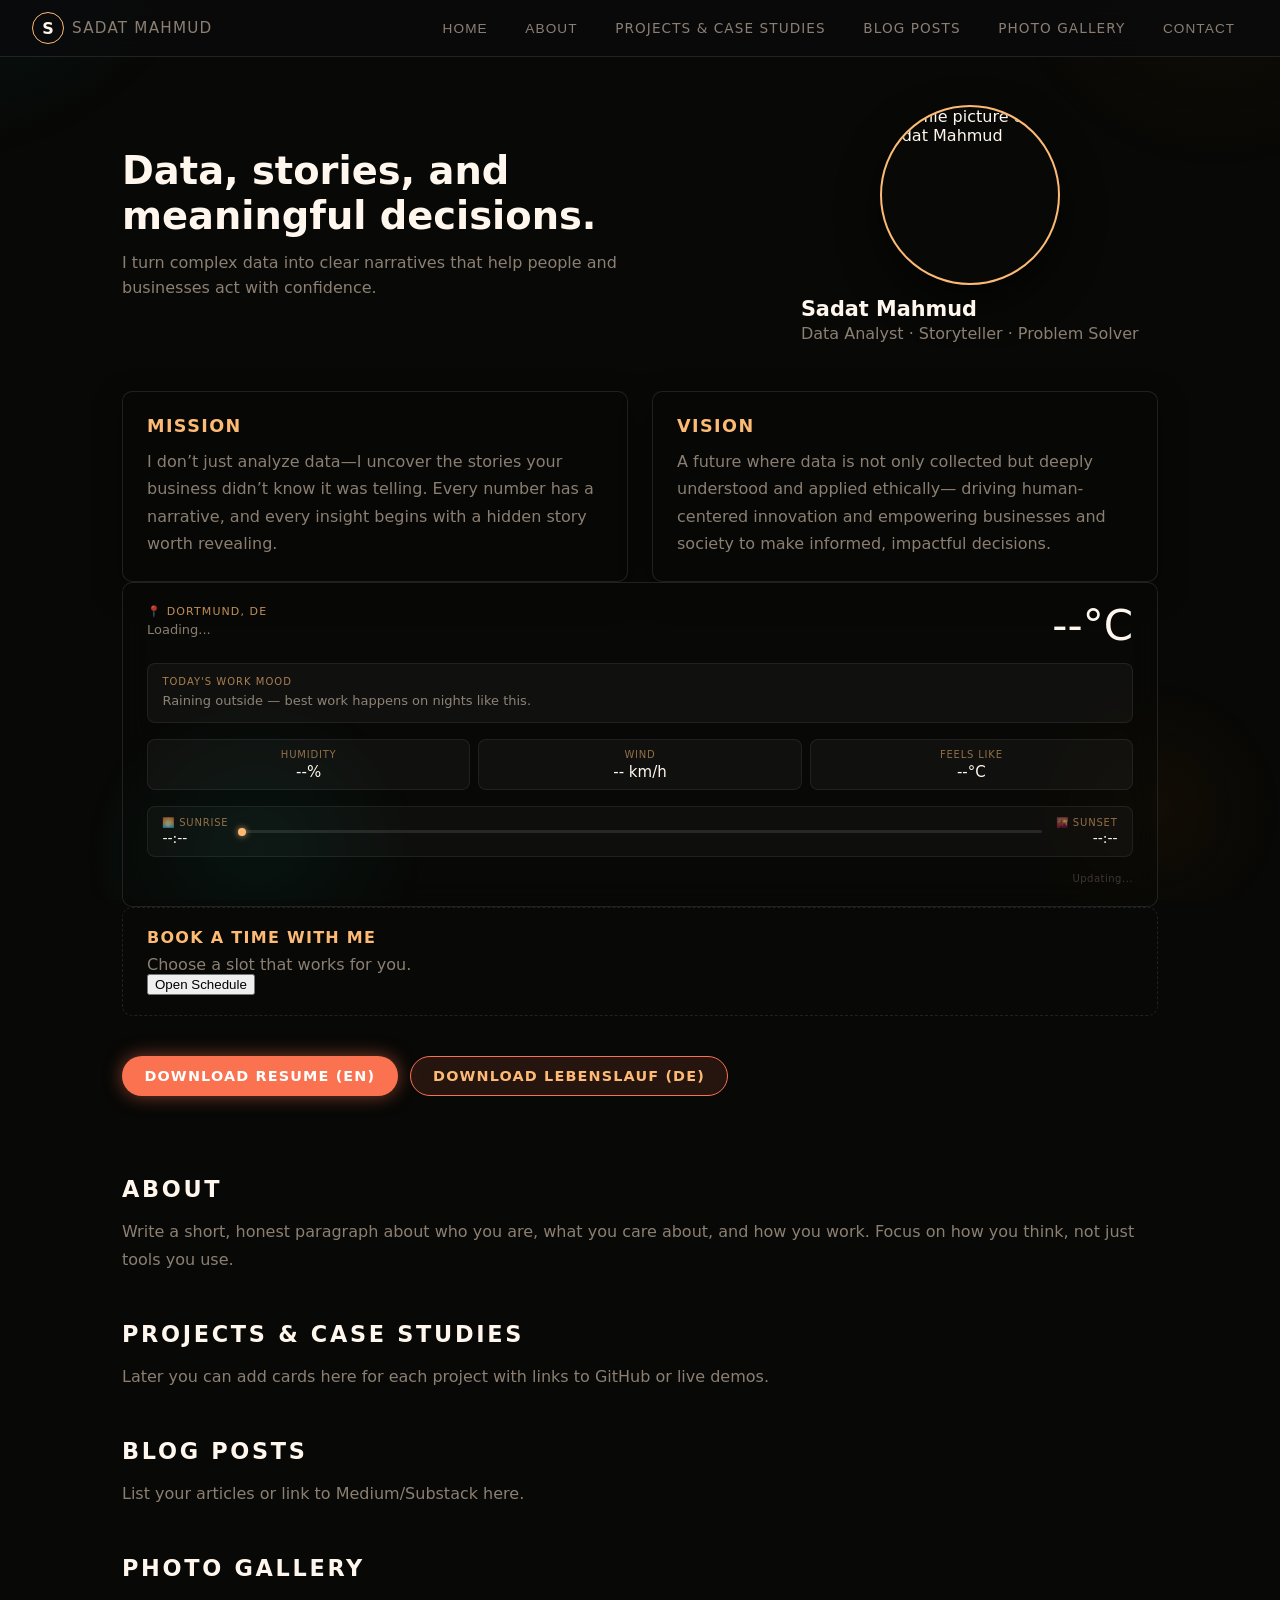
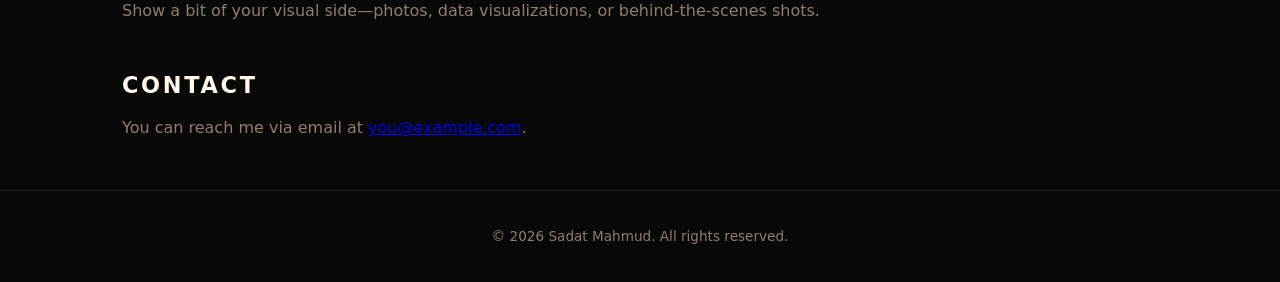
==== index.html @ 11e2dae1 "add weather and update them" ====
<!DOCTYPE html>
<html lang="en">
<head>
  <meta charset="UTF-8" />
  <meta name="viewport" content="width=device-width, initial-scale=1.0" />
  <title>Sadat Mahmud | Data & Insights Portfolio</title>
  <link rel="stylesheet" href="style.css" />
</head>

<body>
  <header class="main-header">
    <div class="logo">
      <span class="logo-mark">S</span>
      <span class="logo-text">Sadat Mahmud</span>
    </div>

<nav class="main-nav">
  <button class="nav-link" id="home-btn">Home</button>
  <button class="nav-link" data-target="#about">About</button>
  <a href="projects.html" class="nav-link">Projects & Case Studies</a>
  <a href="blog.html" class="nav-link">Blog Posts</a>
  <a href="gallery.html" class="nav-link">Photo Gallery</a>
  <button class="nav-link" data-target="#contact">Contact</button>
</nav>
  </header>

  <main>
    <!-- HERO SECTION -->
    <section class="hero" id="home">
      <div class="hero-content">

        <!-- LEFT SIDE TEXT -->
        <div class="hero-text">
          <h1>Data, stories, and meaningful decisions.</h1>
          <p class="hero-subtitle">
            I turn complex data into clear narratives that help people and businesses act with confidence.
          </p>
        </div>

        <!-- RIGHT SIDE PROFILE -->
        <div class="hero-profile">
          <img src="Assets/foto.jpg" alt="Profile picture of Sadat Mahmud" class="profile-img" />
          <div class="profile-caption">
            <h2>Sadat Mahmud</h2>
            <p>Data Analyst · Storyteller · Problem Solver</p>
          </div>
        </div>

      </div> <!-- END hero-content -->

      <!-- MISSION & VISION -->
      <div class="mission-vision">
        <div class="card">
          <h3>Mission</h3>
          <p>
            I don’t just analyze data—I uncover the stories your business didn’t know it was telling.
            Every number has a narrative, and every insight begins with a hidden story worth revealing.
          </p>
        </div>

        <div class="card">
          <h3>Vision</h3>
          <p>
            A future where data is not only collected but deeply understood and applied ethically—
            driving human-centered innovation and empowering businesses and society to make informed,
            impactful decisions.
          </p>
        </div>
      </div>

      <!-- TOOLKIT -->
<div class="toolkit-item weather-card" id="weather-card">
  <div class="wc-top">
    <div>
      <div class="wc-city">📍 Dortmund, DE</div>
      <div class="wc-condition" id="wc-condition">Loading...</div>
    </div>
    <div class="wc-temp" id="wc-temp">--°C</div>
  </div>

  <div class="wc-mood">
    <div class="wc-mood-label">Today's work mood</div>
    <div class="wc-mood-text" id="weather-status">Fetching weather...</div>
  </div>

  <div class="wc-stats">
    <div class="wc-stat">
      <div class="wc-stat-label">Humidity</div>
      <div class="wc-stat-value"><span id="wc-humidity">--</span>%</div>
    </div>
    <div class="wc-stat">
      <div class="wc-stat-label">Wind</div>
      <div class="wc-stat-value"><span id="wc-wind">--</span> km/h</div>
    </div>
    <div class="wc-stat">
      <div class="wc-stat-label">Feels like</div>
      <div class="wc-stat-value"><span id="wc-feels">--</span>°C</div>
    </div>
  </div>

  <div class="wc-sun">
    <div class="wc-sun-item">
      <div class="wc-sun-label">🌅 Sunrise</div>
      <div class="wc-sun-val" id="wc-sunrise">--:--</div>
    </div>
    <div class="wc-progress-wrap">
      <div class="wc-track">
        <div class="wc-fill" id="wc-fill"></div>
        <div class="wc-dot" id="wc-dot"></div>
      </div>
    </div>
    <div class="wc-sun-item" style="text-align:right;">
      <div class="wc-sun-label">🌇 Sunset</div>
      <div class="wc-sun-val" id="wc-sunset">--:--</div>
    </div>
  </div>

  <div class="wc-updated" id="wc-updated">Updating...</div>
</div>

        <div class="toolkit-item">
          <h3>Book a Time with Me</h3>
          <p>Choose a slot that works for you.</p>
          <button id="schedule-button">Open Schedule</button>
        </div>
      </div>

      <!-- RESUME BUTTONS -->
      <div class="resume-buttons">
        <a href="Assets/Labenslauf_sadat_mahmud.pdf" class="btn" download>Download Resume (EN)</a>
        <a href="Assets/Labenslauf_sadat_mahmud.pdf" class="btn outline" download>Download Lebenslauf (DE)</a>
      </div>

    </section>

    <!-- ABOUT -->
    <section id="about" class="section">
      <h2>About</h2>
      <p>
        Write a short, honest paragraph about who you are, what you care about, and how you work.
        Focus on how you think, not just tools you use.
      </p>
    </section>

    <!-- PROJECTS -->
    <section id="projects" class="section">
      <h2>Projects & Case Studies</h2>
      <p>Later you can add cards here for each project with links to GitHub or live demos.</p>
    </section>

    <!-- BLOG -->
    <section id="blog" class="section">
      <h2>Blog Posts</h2>
      <p>List your articles or link to Medium/Substack here.</p>
    </section>

    <!-- GALLERY -->
    <section id="gallery" class="section">
      <h2>Photo Gallery</h2>
      <p>Show a bit of your visual side—photos, data visualizations, or behind-the-scenes shots.</p>
    </section>

    <!-- CONTACT -->
    <section id="contact" class="section">
      <h2>Contact</h2>
      <p>You can reach me via email at <a href="mailto:you@example.com">you@example.com</a>.</p>
    </section>

  </main>

  <footer class="main-footer">
    <p>© <span id="year"></span> Sadat Mahmud. All rights reserved.</p>
  </footer>

  <script src="script.js"></script>
</body>
</html>
---- style.css ----
:root {
  --bg-main: #080806;
  --bg-alt: rgba(8,8,6,0.45);
  --accent: #fb7250;
  --accent-soft: #fdba74;
  --accent-deep: #ea580c;
  --border-subtle: rgba(255,255,255,0.1);
  --text-main: #fff7ed;
  --text-muted: rgba(220,200,180,0.62);
  --btn-bg: #fb7250;
  --btn-text: #ffffff;
  --btn-outline-border: #fb7250;
  --danger: #ff4b4b;
  --special-day: #fbbf24;
  --transition-fast: 0.2s ease;
  --transition-slow: 0.6s ease;
  --radius: 10px;
}

*,
*::before,
*::after {
  box-sizing: border-box;
}

body {
  margin: 0;
  font-family: system-ui, -apple-system, BlinkMacSystemFont, "SF Pro Text", sans-serif;
  background: #080806;
  color: var(--text-main);
  min-height: 100vh;
  transition: background var(--transition-slow), color var(--transition-slow);
}
body::before {
  content: '';
  position: fixed;
  inset: 0;
  z-index: -1;
  background:
    radial-gradient(ellipse 420px 420px at -5% -15%, rgba(28,69,50,0.78) 0%, transparent 70%),
    radial-gradient(ellipse 300px 300px at 95% -5%, rgba(120,53,15,0.6) 0%, transparent 70%),
    radial-gradient(ellipse 240px 240px at 20% 95%, rgba(22,101,52,0.5) 0%, transparent 70%),
    radial-gradient(ellipse 180px 180px at 90% 90%, rgba(194,65,12,0.4) 0%, transparent 70%);
  pointer-events: none;
}

/* Header / Navbar */

.main-header {
  position: sticky;
  top: 0;
  z-index: 100;
  display: flex;
  align-items: center;
  justify-content: space-between;
  padding: 0.75rem 2rem;
  background: rgba(10, 10, 12, 0.9);
  backdrop-filter: blur(12px);
  border-bottom: 1px solid var(--border-subtle);
}

.logo {
  display: flex;
  align-items: center;
  gap: 0.5rem;
}

.logo-mark {
  width: 32px;
  height: 32px;
  border-radius: 50%;
  border: 1px solid var(--accent-soft);
  display: inline-flex;
  align-items: center;
  justify-content: center;
  font-weight: 600;
  font-size: 1rem;
}

.logo-text {
  font-size: 0.95rem;
  letter-spacing: 0.08em;
  text-transform: uppercase;
  color: var(--text-muted);
}

.main-nav {
  display: flex;
  gap: 0.75rem;
  flex-wrap: wrap;
}

.nav-link {
  background: transparent;
  border: none;
  color: var(--text-muted);
  font-size: 0.85rem;
  letter-spacing: 0.08em;
  text-transform: uppercase;
  padding: 0.4rem 0.8rem;
  border-radius: 999px;
  cursor: pointer;
  transition: background var(--transition-fast), color var(--transition-fast), transform var(--transition-fast);
}

.nav-link:hover {
  background: var(--accent);
  color: #111111;
  transform: translateY(-1px);
}
a.nav-link {
  text-decoration: none;
  display: inline-flex;
  align-items: center;
}

/* Hero */

.hero {
  padding: 3rem 2rem 2rem;
  max-width: 1100px;
  margin: 0 auto;
}

.hero-content {
  display: grid;
  grid-template-columns: minmax(0, 2fr) minmax(0, 1.2fr);
  gap: 2rem;
  align-items: center;
}

.hero-text h1 {
  font-size: clamp(2.2rem, 3vw, 3rem);
  margin: 0 0 0.75rem;
}

.hero-subtitle {
  margin: 0;
  color: var(--text-muted);
  max-width: 32rem;
  line-height: 1.6;
}

.hero-profile {
  display: flex;
  flex-direction: column;
  align-items: center;
  gap: 0.75rem;
}

.profile-img {
  width: 180px;
  height: 180px;
  border-radius: 50%;
  object-fit: cover;
  object-position: 50% 20%;
  border: 2px solid var(--accent-soft);
  box-shadow: 0 18px 40px rgba(0, 0, 0, 0.6);
}


.profile-caption h2 {
  margin: 0;
  font-size: 1.3rem;
}

.profile-caption p {
  margin: 0.2rem 0 0;
  color: var(--text-muted);
}

/* Mission / Vision cards */

.mission-vision {
  margin-top: 3rem;
  display: grid;
  grid-template-columns: repeat(auto-fit, minmax(260px, 1fr));
  gap: 1.5rem;
}

.card {
  background: var(--bg-alt);
  border-radius: var(--radius);
  padding: 1.5rem;
  border: 1px solid var(--border-subtle);
  box-shadow: 0 10px 30px rgba(0, 0, 0, 0.35);
}

.card h3 {
  margin-top: 0;
  margin-bottom: 0.75rem;
  font-size: 1.1rem;
  letter-spacing: 0.08em;
  text-transform: uppercase;
  color: var(--accent-soft);
}

.card p {
  margin: 0;
  color: var(--text-muted);
  line-height: 1.7;
}

/* Toolkit */

.toolkit {
  margin-top: 3rem;
  display: grid;
  grid-template-columns: repeat(auto-fit, minmax(260px, 1fr));
  gap: 1.5rem;
}

.toolkit-item {
  background: transparent;
  border-radius: var(--radius);
  padding: 1.25rem 1.5rem;
  border: 1px dashed var(--border-subtle);
}

.toolkit-item h3 {
  margin-top: 0;
  margin-bottom: 0.5rem;
  font-size: 1rem;
  letter-spacing: 0.08em;
  text-transform: uppercase;
  color: var(--accent-soft);
}

.toolkit-item p {
  margin: 0;
  color: var(--text-muted);
}

/* Resume buttons */

.resume-buttons {
  margin-top: 2.5rem;
  display: flex;
  flex-wrap: wrap;
  gap: 0.75rem;
}

.btn {
  display: inline-flex;
  align-items: center;
  justify-content: center;
  padding: 0.7rem 1.4rem;
  border-radius: 999px;
  border: none;
  background: var(--btn-bg);
  color: var(--btn-text);
  font-size: 0.9rem;
  font-weight: 600;
  letter-spacing: 0.08em;
  text-transform: uppercase;
  text-decoration: none;
  cursor: pointer;
  box-shadow: 0 0 18px rgba(251,114,80,0.5);
  transition: transform var(--transition-fast), box-shadow var(--transition-fast);
}

.btn:hover {
  transform: translateY(-1px);
  box-shadow: 0 0 28px rgba(251,114,80,0.7);
}

.btn.outline {
  background: rgba(251,113,74,0.12);
  color: var(--accent-soft);
  border: 1.5px solid var(--accent);
  box-shadow: none;
}

.btn.outline:hover {
  background: var(--accent);
  color: #ffffff;
  box-shadow: 0 0 18px rgba(251,114,80,0.5);
}

/* Sections */

.section {
  max-width: 1100px;
  margin: 3rem auto;
  padding: 0 2rem;
}

.section h2 {
  font-size: 1.4rem;
  letter-spacing: 0.12em;
  text-transform: uppercase;
  margin-bottom: 1rem;
}

.section p {
  color: var(--text-muted);
  line-height: 1.7;
}

/* Footer */

.main-footer {
  border-top: 1px solid var(--border-subtle);
  padding: 1.5rem 2rem;
  text-align: center;
  color: var(--text-muted);
  font-size: 0.85rem;
}

/* Responsive */

@media (max-width: 768px) {
  .main-header {
    padding: 0.75rem 1rem;
  }

  .hero {
    padding: 2.5rem 1.25rem 2rem;
  }

  .hero-content {
    grid-template-columns: 1fr;
  }

  .hero-profile {
    order: -1;
  }

  .section {
    padding: 0 1.25rem;
  }
}
/* Weather Card */
.weather-card {
  background: rgba(8,8,6,0.5) !important;
  border: 1px solid rgba(255,255,255,0.1) !important;
  border-radius: var(--radius) !important;
  padding: 1.4rem 1.5rem !important;
  backdrop-filter: blur(16px);
  display: flex;
  flex-direction: column;
  gap: 1rem;
}

.wc-top {
  display: flex;
  justify-content: space-between;
  align-items: flex-start;
}

.wc-city {
  font-size: 11px;
  letter-spacing: 0.1em;
  text-transform: uppercase;
  color: var(--accent-soft);
  margin-bottom: 4px;
  opacity: 0.75;
}

.wc-condition {
  font-size: 13px;
  color: var(--text-muted);
  text-transform: capitalize;
}

.wc-temp {
  font-size: 42px;
  font-weight: 300;
  color: var(--text-main);
  line-height: 1;
}

.wc-mood {
  background: rgba(255,255,255,0.04);
  border: 1px solid rgba(255,255,255,0.07);
  border-radius: 8px;
  padding: 0.7rem 0.9rem;
}

.wc-mood-label {
  font-size: 10px;
  letter-spacing: 0.1em;
  text-transform: uppercase;
  color: var(--accent-soft);
  opacity: 0.65;
  margin-bottom: 4px;
}

.wc-mood-text {
  font-size: 13px;
  color: var(--text-muted);
  line-height: 1.55;
}

.wc-stats {
  display: grid;
  grid-template-columns: repeat(3, 1fr);
  gap: 8px;
}

.wc-stat {
  background: rgba(255,255,255,0.04);
  border: 1px solid rgba(255,255,255,0.07);
  border-radius: 8px;
  padding: 0.55rem 0.7rem;
  text-align: center;
}

.wc-stat-label {
  font-size: 10px;
  letter-spacing: 0.08em;
  text-transform: uppercase;
  color: var(--accent-soft);
  opacity: 0.55;
  margin-bottom: 3px;
}

.wc-stat-value {
  font-size: 15px;
  font-weight: 500;
  color: var(--text-main);
}

.wc-sun {
  display: flex;
  align-items: center;
  justify-content: space-between;
  gap: 10px;
  background: rgba(255,255,255,0.03);
  border: 1px solid rgba(255,255,255,0.07);
  border-radius: 8px;
  padding: 0.6rem 0.9rem;
}

.wc-sun-item {
  flex-shrink: 0;
}

.wc-sun-label {
  font-size: 10px;
  letter-spacing: 0.08em;
  text-transform: uppercase;
  color: var(--accent-soft);
  opacity: 0.55;
  margin-bottom: 2px;
}

.wc-sun-val {
  font-size: 14px;
  font-weight: 500;
  color: var(--text-main);
}

.wc-progress-wrap {
  flex: 1;
  padding: 0 4px;
}

.wc-track {
  height: 3px;
  background: rgba(255,255,255,0.1);
  border-radius: 999px;
  position: relative;
}

.wc-fill {
  height: 3px;
  border-radius: 999px;
  background: linear-gradient(90deg, #fb7250, #fdba74);
  width: 0%;
  transition: width 1s ease;
}

.wc-dot {
  width: 8px;
  height: 8px;
  border-radius: 50%;
  background: #fdba74;
  position: absolute;
  top: -2.5px;
  left: 0%;
  transform: translateX(-50%);
  box-shadow: 0 0 6px rgba(253,186,116,0.8);
  transition: left 1s ease;
}

.wc-updated {
  font-size: 10px;
  color: var(--text-muted);
  opacity: 0.4;
  text-align: right;
  letter-spacing: 0.05em;
}
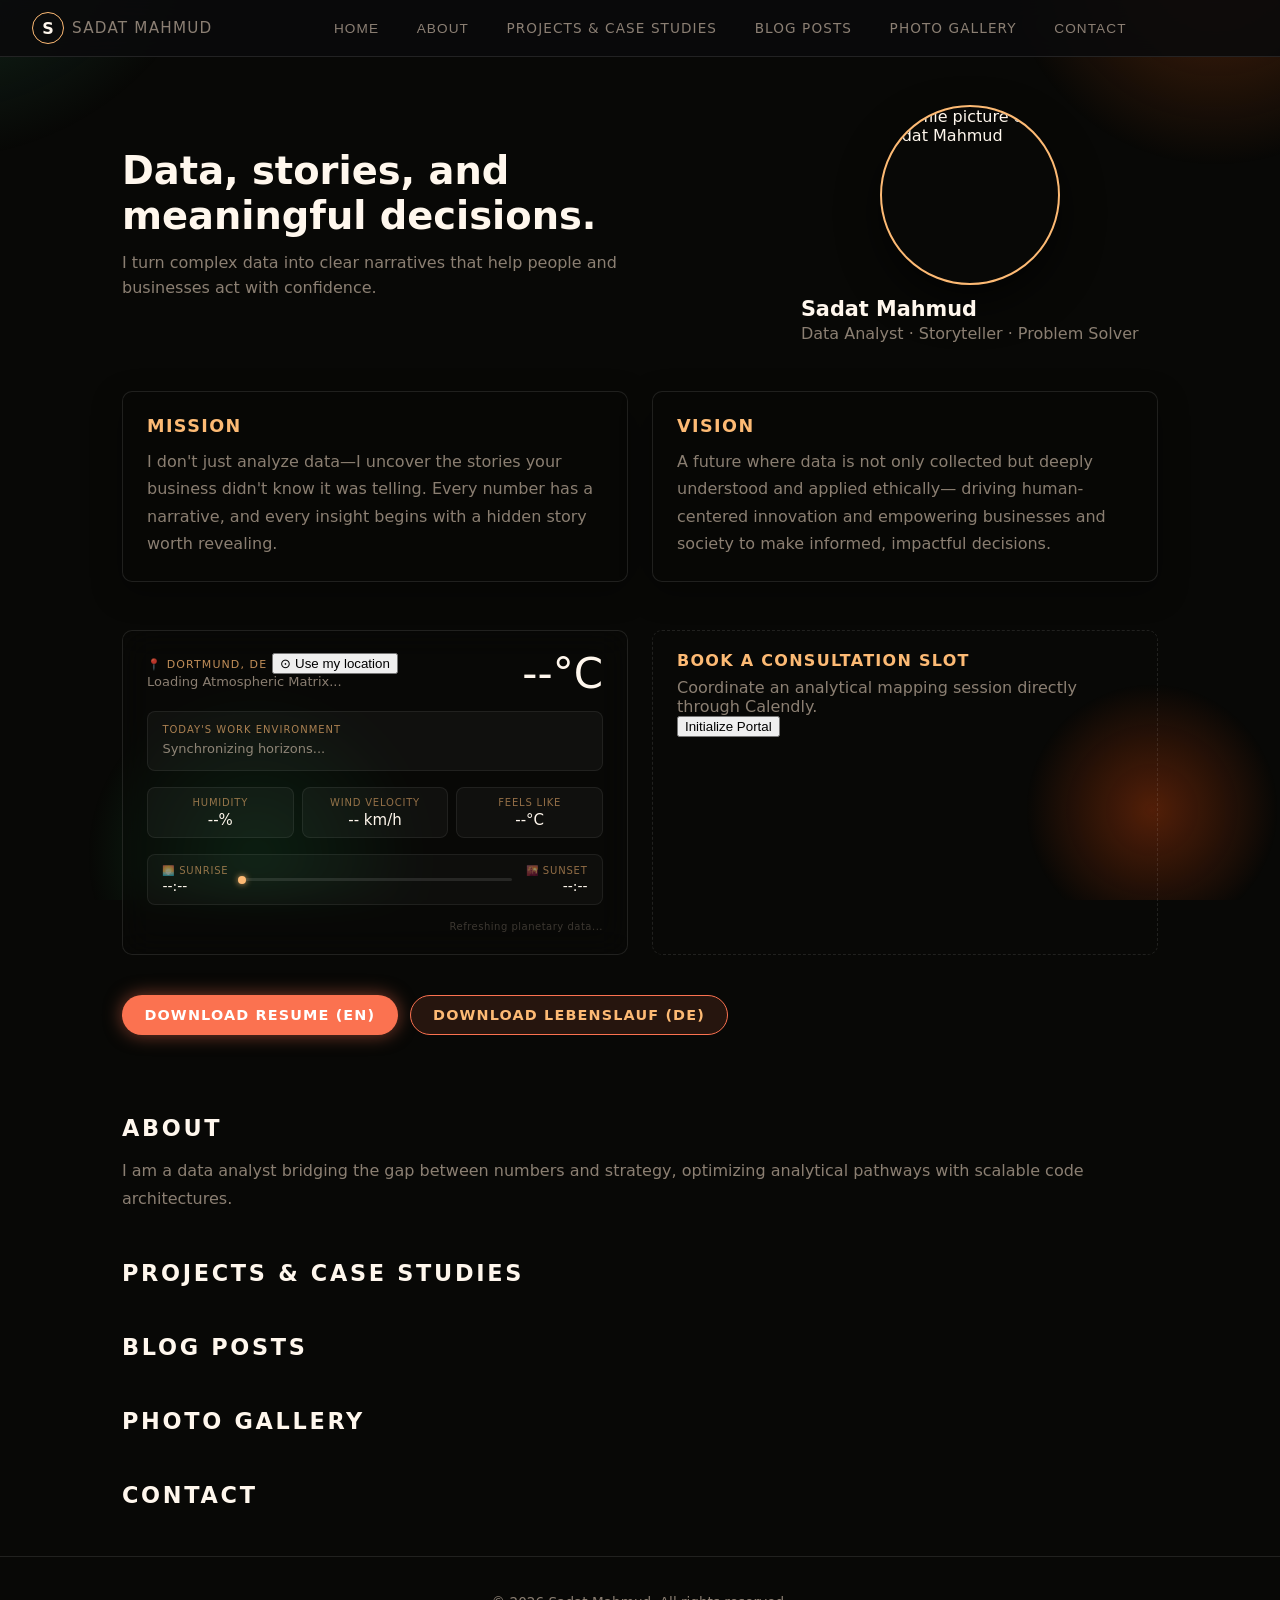
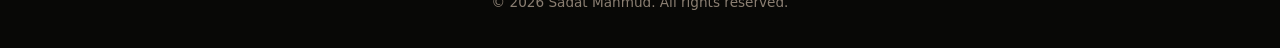
==== commit 77c43b85: "termin" ====
--- a/index.html
+++ b/index.html
@@ -2,177 +2,235 @@
 <html lang="en">
 <head>
   <meta charset="UTF-8" />
+  
   <meta name="viewport" content="width=device-width, initial-scale=1.0" />
+  
   <title>Sadat Mahmud | Data & Insights Portfolio</title>
+  
   <link rel="stylesheet" href="style.css" />
 </head>
 
 <body>
+
+  <div id="cosmic-bg" aria-hidden="true">
+    
+    <div class="black-hole-core"></div>
+    
+    <div class="black-hole-accretion"></div>
+    
+  </div>
+
+
+
+  <div id="weather-fx" aria-hidden="true"></div>
+
+
+
   <header class="main-header">
+    
     <div class="logo">
       <span class="logo-mark">S</span>
       <span class="logo-text">Sadat Mahmud</span>
     </div>
 
-<nav class="main-nav">
-  <button class="nav-link" id="home-btn">Home</button>
-  <button class="nav-link" data-target="#about">About</button>
-  <a href="projects.html" class="nav-link">Projects & Case Studies</a>
-  <a href="blog.html" class="nav-link">Blog Posts</a>
-  <a href="gallery.html" class="nav-link">Photo Gallery</a>
-  <button class="nav-link" data-target="#contact">Contact</button>
-</nav>
+    <nav class="main-nav">
+      <button class="nav-link" id="home-btn" data-i18n="nav_home">Home</button>
+      <button class="nav-link" data-target="#about" data-i18n="nav_about">About</button>
+      
+      <a href="projects.html" class="nav-link" data-i18n="nav_projects">Projects & Case Studies</a>
+      <a href="blog.html" class="nav-link" data-i18n="nav_blog">Blog Posts</a>
+      <a href="gallery.html" class="nav-link" data-i18n="nav_gallery">Photo Gallery</a>
+      
+      <button class="nav-link" data-target="#contact" data-i18n="nav_contact">Contact</button>
+    </nav>
+
+    <div id="google_translate_element"></div>
   </header>
 
+
+
   <main>
-    <!-- HERO SECTION -->
+    
     <section class="hero" id="home">
       <div class="hero-content">
-
-        <!-- LEFT SIDE TEXT -->
+        
         <div class="hero-text">
-          <h1>Data, stories, and meaningful decisions.</h1>
-          <p class="hero-subtitle">
+          <h1 data-i18n="hero_heading">Data, stories, and meaningful decisions.</h1>
+          
+          <p class="hero-subtitle" data-i18n="hero_subtitle">
             I turn complex data into clear narratives that help people and businesses act with confidence.
           </p>
         </div>
 
-        <!-- RIGHT SIDE PROFILE -->
         <div class="hero-profile">
           <img src="Assets/foto.jpg" alt="Profile picture of Sadat Mahmud" class="profile-img" />
+          
           <div class="profile-caption">
             <h2>Sadat Mahmud</h2>
-            <p>Data Analyst · Storyteller · Problem Solver</p>
-          </div>
-        </div>
-
-      </div> <!-- END hero-content -->
-
-      <!-- MISSION & VISION -->
+            <p data-i18n="hero_role">Data Analyst · Storyteller · Problem Solver</p>
+          </div>
+        </div>
+
+      </div>
+
+
+
       <div class="mission-vision">
+        
         <div class="card">
-          <h3>Mission</h3>
-          <p>
-            I don’t just analyze data—I uncover the stories your business didn’t know it was telling.
+          <h3 data-i18n="mission_title">Mission</h3>
+          <p class="card-text" data-i18n="mission_text">
+            I don't just analyze data—I uncover the stories your business didn't know it was telling.
             Every number has a narrative, and every insight begins with a hidden story worth revealing.
           </p>
         </div>
 
         <div class="card">
-          <h3>Vision</h3>
-          <p>
+          <h3 data-i18n="vision_title">Vision</h3>
+          <p class="card-text" data-i18n="vision_text">
             A future where data is not only collected but deeply understood and applied ethically—
             driving human-centered innovation and empowering businesses and society to make informed,
             impactful decisions.
           </p>
         </div>
-      </div>
-
-      <!-- TOOLKIT -->
-<div class="toolkit-item weather-card" id="weather-card">
-  <div class="wc-top">
-    <div>
-      <div class="wc-city">📍 Dortmund, DE</div>
-      <div class="wc-condition" id="wc-condition">Loading...</div>
-    </div>
-    <div class="wc-temp" id="wc-temp">--°C</div>
-  </div>
-
-  <div class="wc-mood">
-    <div class="wc-mood-label">Today's work mood</div>
-    <div class="wc-mood-text" id="weather-status">Fetching weather...</div>
-  </div>
-
-  <div class="wc-stats">
-    <div class="wc-stat">
-      <div class="wc-stat-label">Humidity</div>
-      <div class="wc-stat-value"><span id="wc-humidity">--</span>%</div>
-    </div>
-    <div class="wc-stat">
-      <div class="wc-stat-label">Wind</div>
-      <div class="wc-stat-value"><span id="wc-wind">--</span> km/h</div>
-    </div>
-    <div class="wc-stat">
-      <div class="wc-stat-label">Feels like</div>
-      <div class="wc-stat-value"><span id="wc-feels">--</span>°C</div>
-    </div>
-  </div>
-
-  <div class="wc-sun">
-    <div class="wc-sun-item">
-      <div class="wc-sun-label">🌅 Sunrise</div>
-      <div class="wc-sun-val" id="wc-sunrise">--:--</div>
-    </div>
-    <div class="wc-progress-wrap">
-      <div class="wc-track">
-        <div class="wc-fill" id="wc-fill"></div>
-        <div class="wc-dot" id="wc-dot"></div>
-      </div>
-    </div>
-    <div class="wc-sun-item" style="text-align:right;">
-      <div class="wc-sun-label">🌇 Sunset</div>
-      <div class="wc-sun-val" id="wc-sunset">--:--</div>
-    </div>
-  </div>
-
-  <div class="wc-updated" id="wc-updated">Updating...</div>
-</div>
+
+      </div>
+
+
+
+      <div class="toolkit">
+        
+        <div class="toolkit-item weather-card" id="weather-card">
+          
+          <div class="wc-top">
+            <div>
+              <div class="wc-city-row">
+                <span class="wc-city" id="wc-city">📍 Dortmund, DE</span>
+                
+                <button class="wc-locate-btn" id="wc-locate-btn" title="Use my location">⊙ Use my location</button>
+              </div>
+              
+              <div class="wc-condition" id="wc-condition">Loading atmospheric matrix...</div>
+            </div>
+            
+            <div class="wc-temp" id="wc-temp">--°C</div>
+          </div>
+
+          <div class="wc-mood">
+            <div class="wc-mood-label" data-i18n="weather_mood_label">Today's Work Environment</div>
+            <div class="wc-mood-text" id="weather-status">Synchronizing horizons...</div>
+          </div>
+
+          <div class="wc-stats">
+            <div class="wc-stat">
+              <div class="wc-stat-label">Humidity</div>
+              <div class="wc-stat-value"><span id="wc-humidity">--</span>%</div>
+            </div>
+            
+            <div class="wc-stat">
+              <div class="wc-stat-label">Wind Velocity</div>
+              <div class="wc-stat-value"><span id="wc-wind">--</span> km/h</div>
+            </div>
+            
+            <div class="wc-stat">
+              <div class="wc-stat-label">Feels Like</div>
+              <div class="wc-stat-value"><span id="wc-feels">--</span>°C</div>
+            </div>
+          </div>
+
+          <div class="wc-sun">
+            <div class="wc-sun-item">
+              <div class="wc-sun-label">🌅 Sunrise</div>
+              <div class="wc-sun-val" id="wc-sunrise">--:--</div>
+            </div>
+            
+            <div class="wc-progress-wrap">
+              <div class="wc-track">
+                <div class="wc-fill" id="wc-fill"></div>
+                <div class="wc-dot" id="wc-dot"></div>
+              </div>
+            </div>
+            
+            <div class="wc-sun-item" style="text-align:right;">
+              <div class="wc-sun-label">🌇 Sunset</div>
+              <div class="wc-sun-val" id="wc-sunset">--:--</div>
+            </div>
+          </div>
+
+          <div class="wc-updated" id="wc-updated">Refreshing planetary data...</div>
+        </div>
+
 
         <div class="toolkit-item">
-          <h3>Book a Time with Me</h3>
-          <p>Choose a slot that works for you.</p>
-          <button id="schedule-button">Open Schedule</button>
-        </div>
-      </div>
-
-      <!-- RESUME BUTTONS -->
+          <h3 data-i18n="schedule_title">Book a Consultation Slot</h3>
+          <p class="card-text" data-i18n="schedule_text">Coordinate an analytical mapping session directly through Calendly.</p>
+          
+          <button id="schedule-button" data-i18n="schedule_btn">Initialize Portal</button>
+        </div>
+
+      </div>
+
+
+
       <div class="resume-buttons">
-        <a href="Assets/Labenslauf_sadat_mahmud.pdf" class="btn" download>Download Resume (EN)</a>
-        <a href="Assets/Labenslauf_sadat_mahmud.pdf" class="btn outline" download>Download Lebenslauf (DE)</a>
-      </div>
-
-    </section>
-
-    <!-- ABOUT -->
+        <a href="Assets/Labenslauf_sadat_mahmud.pdf" class="btn" download data-i18n="resume_en">Download Resume (EN)</a>
+        
+        <a href="Assets/Labenslauf_sadat_mahmud.pdf" class="btn outline" download data-i18n="resume_de">Download Lebenslauf (DE)</a>
+      </div>
+    </section>
+
+
+
     <section id="about" class="section">
-      <h2>About</h2>
-      <p>
-        Write a short, honest paragraph about who you are, what you care about, and how you work.
-        Focus on how you think, not just tools you use.
-      </p>
-    </section>
-
-    <!-- PROJECTS -->
+      <h2 data-i18n="nav_about">About</h2>
+      <p class="card-text" data-i18n="about_text">I am a data analyst bridging the gap between numbers and strategy, optimizing analytical pathways with scalable code architectures.</p>
+    </section>
+
     <section id="projects" class="section">
-      <h2>Projects & Case Studies</h2>
-      <p>Later you can add cards here for each project with links to GitHub or live demos.</p>
-    </section>
-
-    <!-- BLOG -->
+      <h2 data-i18n="nav_projects">Projects & Case Studies</h2>
+    </section>
+
     <section id="blog" class="section">
-      <h2>Blog Posts</h2>
-      <p>List your articles or link to Medium/Substack here.</p>
-    </section>
-
-    <!-- GALLERY -->
+      <h2 data-i18n="nav_blog">Blog Posts</h2>
+    </section>
+
     <section id="gallery" class="section">
-      <h2>Photo Gallery</h2>
-      <p>Show a bit of your visual side—photos, data visualizations, or behind-the-scenes shots.</p>
-    </section>
-
-    <!-- CONTACT -->
+      <h2 data-i18n="nav_gallery">Photo Gallery</h2>
+    </section>
+
     <section id="contact" class="section">
-      <h2>Contact</h2>
-      <p>You can reach me via email at <a href="mailto:you@example.com">you@example.com</a>.</p>
-    </section>
-
+      <h2 data-i18n="nav_contact">Contact</h2>
+    </section>
   </main>
 
+
+
   <footer class="main-footer">
-    <p>© <span id="year"></span> Sadat Mahmud. All rights reserved.</p>
+    <p data-i18n="footer_text">© <span id="year"></span> Sadat Mahmud. All rights reserved.</p>
   </footer>
 
+<link href="https://assets.calendly.com/assets/external/widget.css" rel="stylesheet">
+  
+  <script src="https://assets.calendly.com/assets/external/widget.js" type="text/javascript" async></script>
+
   <script src="script.js"></script>
+
+  <script src="script.js"></script>
+
+  <script type="text/javascript">
+    function googleTranslateElementInit() {
+      new google.translate.TranslateElement({
+        pageLanguage: 'en',
+        // Restricts language translations down to explicitly configured country arrays
+        includedLanguages: 'en,de,bn,ar,tr,fr,zh-CN,pt',
+        layout: google.translate.TranslateElement.InlineLayout.SIMPLE,
+        autoDisplay: false
+      }, 'google_translate_element');
+    }
+  </script>
+  
+  <script type="text/javascript" src="https://translate.google.com/translate_a/element.js?cb=googleTranslateElementInit"></script>
+
 </body>
 </html>
 
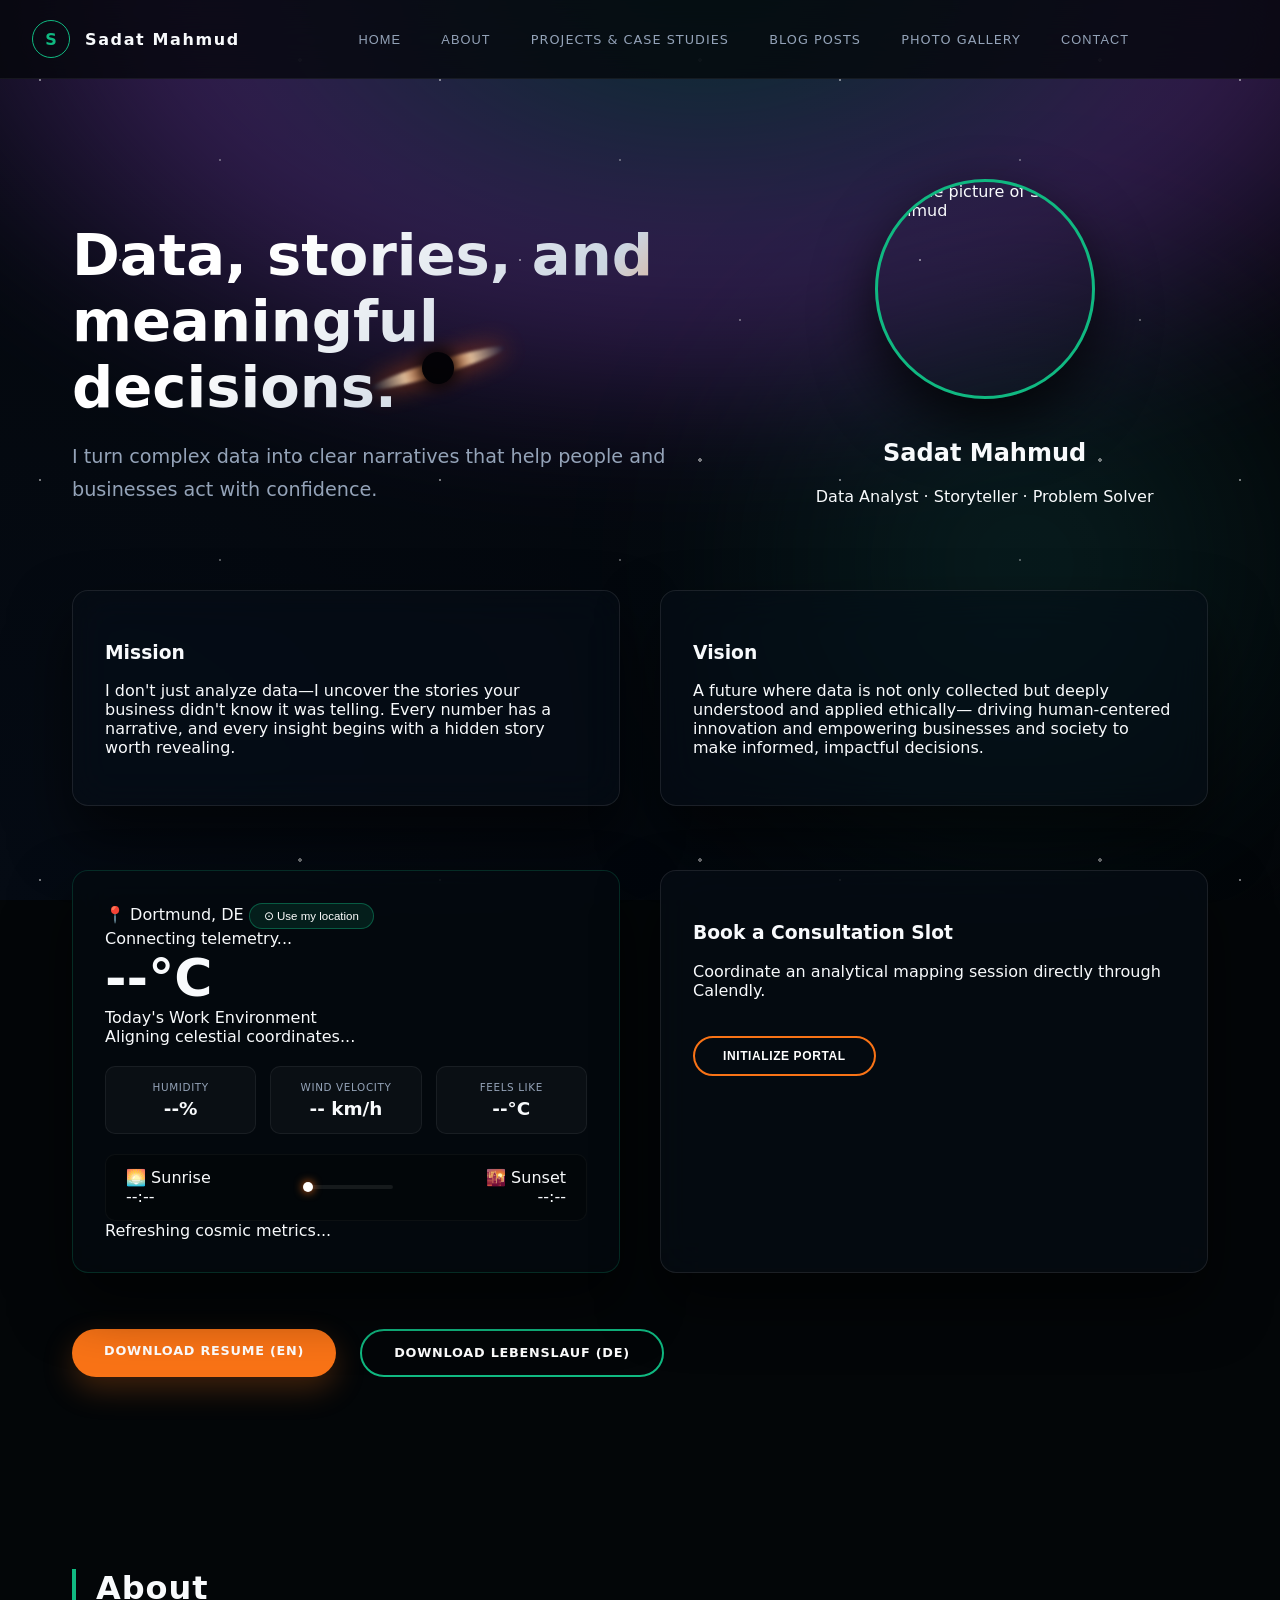
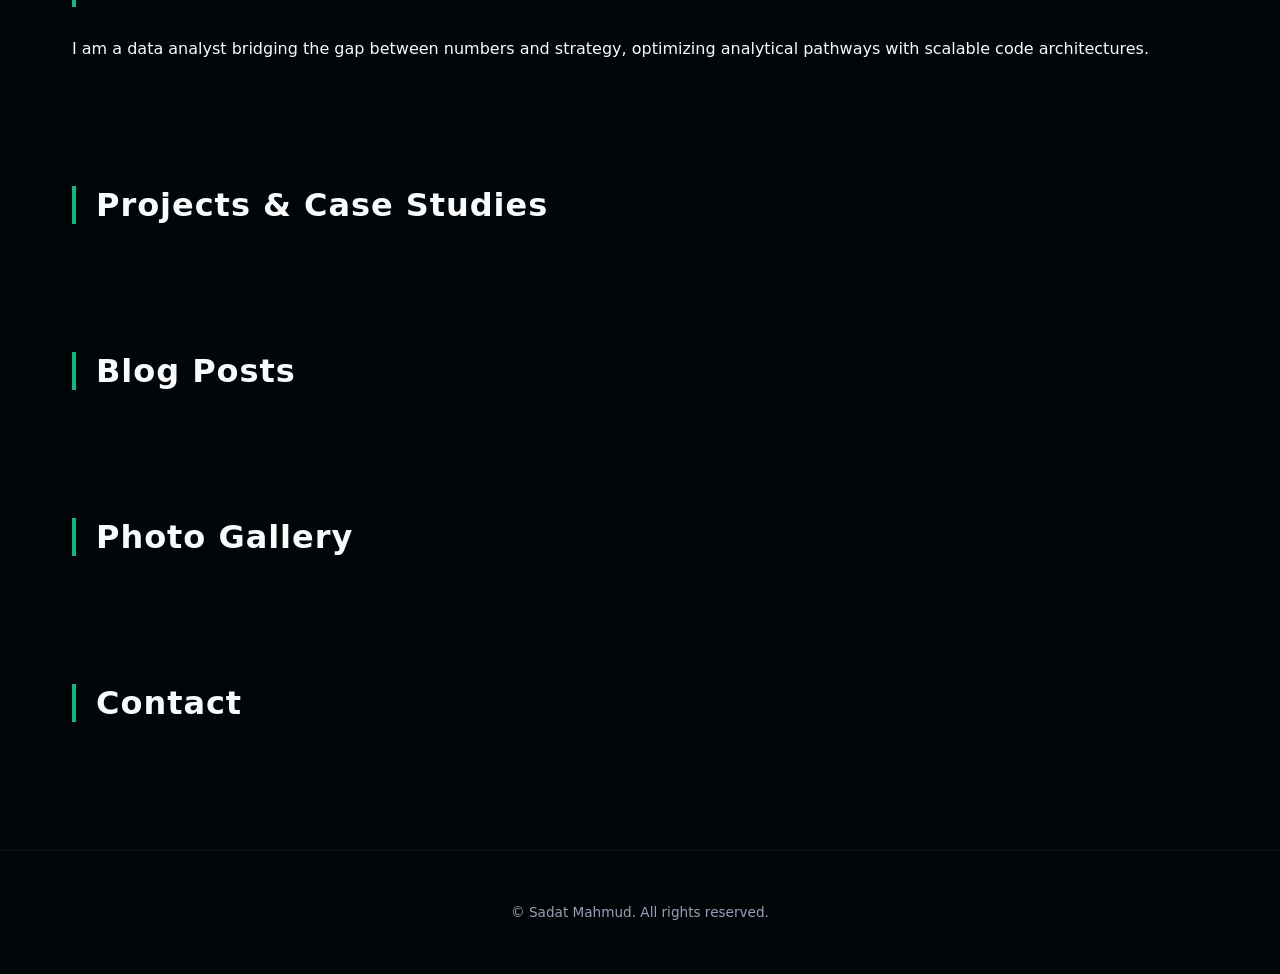
==== commit 740b39cf: "Update" ====
--- a/index.html
+++ b/index.html
@@ -7,6 +7,8 @@
   
   <title>Sadat Mahmud | Data & Insights Portfolio</title>
   
+  <link href="https://assets.calendly.com/assets/external/widget.css" rel="stylesheet">
+  
   <link rel="stylesheet" href="style.css" />
 </head>
 
@@ -14,20 +16,24 @@
 
   <div id="cosmic-bg" aria-hidden="true">
     
-    <div class="black-hole-core"></div>
-    
-    <div class="black-hole-accretion"></div>
+    <div class="aurora-borealis-ribbon"></div>
+    
+    <div class="interstellar-nebula-cluster"></div>
+    
+    <div class="ambient-starfield"></div>
+
+    <div class="distant-black-hole">
+      <div class="bh-singularity"></div>
+      <div class="bh-accretion-disk"></div>
+    </div>
     
   </div>
 
 
-
   <div id="weather-fx" aria-hidden="true"></div>
 
 
-
   <header class="main-header">
-    
     <div class="logo">
       <span class="logo-mark">S</span>
       <span class="logo-text">Sadat Mahmud</span>
@@ -36,11 +42,9 @@
     <nav class="main-nav">
       <button class="nav-link" id="home-btn" data-i18n="nav_home">Home</button>
       <button class="nav-link" data-target="#about" data-i18n="nav_about">About</button>
-      
       <a href="projects.html" class="nav-link" data-i18n="nav_projects">Projects & Case Studies</a>
       <a href="blog.html" class="nav-link" data-i18n="nav_blog">Blog Posts</a>
       <a href="gallery.html" class="nav-link" data-i18n="nav_gallery">Photo Gallery</a>
-      
       <button class="nav-link" data-target="#contact" data-i18n="nav_contact">Contact</button>
     </nav>
 
@@ -48,15 +52,12 @@
   </header>
 
 
-
   <main>
-    
     <section class="hero" id="home">
       <div class="hero-content">
         
         <div class="hero-text">
           <h1 data-i18n="hero_heading">Data, stories, and meaningful decisions.</h1>
-          
           <p class="hero-subtitle" data-i18n="hero_subtitle">
             I turn complex data into clear narratives that help people and businesses act with confidence.
           </p>
@@ -64,7 +65,6 @@
 
         <div class="hero-profile">
           <img src="Assets/foto.jpg" alt="Profile picture of Sadat Mahmud" class="profile-img" />
-          
           <div class="profile-caption">
             <h2>Sadat Mahmud</h2>
             <p data-i18n="hero_role">Data Analyst · Storyteller · Problem Solver</p>
@@ -72,7 +72,6 @@
         </div>
 
       </div>
-
 
 
       <div class="mission-vision">
@@ -97,7 +96,6 @@
       </div>
 
 
-
       <div class="toolkit">
         
         <div class="toolkit-item weather-card" id="weather-card">
@@ -106,19 +104,16 @@
             <div>
               <div class="wc-city-row">
                 <span class="wc-city" id="wc-city">📍 Dortmund, DE</span>
-                
                 <button class="wc-locate-btn" id="wc-locate-btn" title="Use my location">⊙ Use my location</button>
               </div>
-              
-              <div class="wc-condition" id="wc-condition">Loading atmospheric matrix...</div>
-            </div>
-            
+              <div class="wc-condition" id="wc-condition">Connecting telemetry...</div>
+            </div>
             <div class="wc-temp" id="wc-temp">--°C</div>
           </div>
 
           <div class="wc-mood">
             <div class="wc-mood-label" data-i18n="weather_mood_label">Today's Work Environment</div>
-            <div class="wc-mood-text" id="weather-status">Synchronizing horizons...</div>
+            <div class="wc-mood-text" id="weather-status">Aligning celestial coordinates...</div>
           </div>
 
           <div class="wc-stats">
@@ -126,12 +121,10 @@
               <div class="wc-stat-label">Humidity</div>
               <div class="wc-stat-value"><span id="wc-humidity">--</span>%</div>
             </div>
-            
             <div class="wc-stat">
               <div class="wc-stat-label">Wind Velocity</div>
               <div class="wc-stat-value"><span id="wc-wind">--</span> km/h</div>
             </div>
-            
             <div class="wc-stat">
               <div class="wc-stat-label">Feels Like</div>
               <div class="wc-stat-value"><span id="wc-feels">--</span>°C</div>
@@ -143,42 +136,35 @@
               <div class="wc-sun-label">🌅 Sunrise</div>
               <div class="wc-sun-val" id="wc-sunrise">--:--</div>
             </div>
-            
             <div class="wc-progress-wrap">
               <div class="wc-track">
                 <div class="wc-fill" id="wc-fill"></div>
                 <div class="wc-dot" id="wc-dot"></div>
               </div>
             </div>
-            
             <div class="wc-sun-item" style="text-align:right;">
               <div class="wc-sun-label">🌇 Sunset</div>
               <div class="wc-sun-val" id="wc-sunset">--:--</div>
             </div>
           </div>
 
-          <div class="wc-updated" id="wc-updated">Refreshing planetary data...</div>
-        </div>
-
+          <div class="wc-updated" id="wc-updated">Refreshing cosmic metrics...</div>
+        </div>
 
         <div class="toolkit-item">
           <h3 data-i18n="schedule_title">Book a Consultation Slot</h3>
           <p class="card-text" data-i18n="schedule_text">Coordinate an analytical mapping session directly through Calendly.</p>
-          
           <button id="schedule-button" data-i18n="schedule_btn">Initialize Portal</button>
         </div>
 
       </div>
-
 
 
       <div class="resume-buttons">
         <a href="Assets/Labenslauf_sadat_mahmud.pdf" class="btn" download data-i18n="resume_en">Download Resume (EN)</a>
-        
         <a href="Assets/Labenslauf_sadat_mahmud.pdf" class="btn outline" download data-i18n="resume_de">Download Lebenslauf (DE)</a>
       </div>
     </section>
-
 
 
     <section id="about" class="section">
@@ -186,34 +172,19 @@
       <p class="card-text" data-i18n="about_text">I am a data analyst bridging the gap between numbers and strategy, optimizing analytical pathways with scalable code architectures.</p>
     </section>
 
-    <section id="projects" class="section">
-      <h2 data-i18n="nav_projects">Projects & Case Studies</h2>
-    </section>
-
-    <section id="blog" class="section">
-      <h2 data-i18n="nav_blog">Blog Posts</h2>
-    </section>
-
-    <section id="gallery" class="section">
-      <h2 data-i18n="nav_gallery">Photo Gallery</h2>
-    </section>
-
-    <section id="contact" class="section">
-      <h2 data-i18n="nav_contact">Contact</h2>
-    </section>
+    <section id="projects" class="section"><h2 data-i18n="nav_projects">Projects & Case Studies</h2></section>
+    <section id="blog" class="section"><h2 data-i18n="nav_blog">Blog Posts</h2></section>
+    <section id="gallery" class="section"><h2 data-i18n="nav_gallery">Photo Gallery</h2></section>
+    <section id="contact" class="section"><h2 data-i18n="nav_contact">Contact</h2></section>
   </main>
-
 
 
   <footer class="main-footer">
     <p data-i18n="footer_text">© <span id="year"></span> Sadat Mahmud. All rights reserved.</p>
   </footer>
 
-<link href="https://assets.calendly.com/assets/external/widget.css" rel="stylesheet">
-  
+
   <script src="https://assets.calendly.com/assets/external/widget.js" type="text/javascript" async></script>
-
-  <script src="script.js"></script>
 
   <script src="script.js"></script>
 
@@ -221,14 +192,12 @@
     function googleTranslateElementInit() {
       new google.translate.TranslateElement({
         pageLanguage: 'en',
-        // Restricts language translations down to explicitly configured country arrays
         includedLanguages: 'en,de,bn,ar,tr,fr,zh-CN,pt',
         layout: google.translate.TranslateElement.InlineLayout.SIMPLE,
         autoDisplay: false
       }, 'google_translate_element');
     }
   </script>
-  
   <script type="text/javascript" src="https://translate.google.com/translate_a/element.js?cb=googleTranslateElementInit"></script>
 
 </body>
--- a/style.css
+++ b/style.css
@@ -1,51 +1,147 @@
+/* ============================================================================
+   SECTION 1: STRUCTURAL BASE VARIABLES & LAYOUT ROOT
+   ============================================================================ */
 :root {
-  --bg-main: #080806;
-  --bg-alt: rgba(8,8,6,0.45);
-  --accent: #fb7250;
-  --accent-soft: #fdba74;
-  --accent-deep: #ea580c;
-  --border-subtle: rgba(255,255,255,0.1);
-  --text-main: #fff7ed;
-  --text-muted: rgba(220,200,180,0.62);
-  --btn-bg: #fb7250;
-  --btn-text: #ffffff;
-  --btn-outline-border: #fb7250;
-  --danger: #ff4b4b;
-  --special-day: #fbbf24;
-  --transition-fast: 0.2s ease;
-  --transition-slow: 0.6s ease;
-  --radius: 10px;
-}
-
-*,
-*::before,
-*::after {
+  --bg-deep-space: #030608;
+  --text-main: #f8fafc;
+  --text-muted: #94a3b8;
+  --accent-orange: #f97316;
+  --accent-emerald: #10b981;
+  --radius-prime: 16px;
+  
+  /* Dynamic configuration layers managed cleanly from script.js updates */
+  --dynamic-nebula-glow: #134e4a;
+  --dynamic-aurora-top: #0d9488;
+  --dynamic-aurora-bottom: #a855f7;
+}
+
+*, *::before, *::after {
   box-sizing: border-box;
 }
 
 body {
   margin: 0;
-  font-family: system-ui, -apple-system, BlinkMacSystemFont, "SF Pro Text", sans-serif;
-  background: #080806;
+  font-family: system-ui, -apple-system, BlinkMacSystemFont, sans-serif;
+  background-color: var(--bg-deep-space);
   color: var(--text-main);
   min-height: 100vh;
-  transition: background var(--transition-slow), color var(--transition-slow);
-}
-body::before {
-  content: '';
+  overflow-x: hidden;
+}
+
+
+/* ============================================================================
+   SECTION 2: ELEGANT INTERSTELLAR BACKGROUND & INDEPENDENT BLOCKS
+   ============================================================================ */
+/* Deep base vacuum space container layer holding custom cosmic clouds */
+#cosmic-bg {
   position: fixed;
   inset: 0;
-  z-index: -1;
-  background:
-    radial-gradient(ellipse 420px 420px at -5% -15%, rgba(28,69,50,0.78) 0%, transparent 70%),
-    radial-gradient(ellipse 300px 300px at 95% -5%, rgba(120,53,15,0.6) 0%, transparent 70%),
-    radial-gradient(ellipse 240px 240px at 20% 95%, rgba(22,101,52,0.5) 0%, transparent 70%),
-    radial-gradient(ellipse 180px 180px at 90% 90%, rgba(194,65,12,0.4) 0%, transparent 70%);
+  z-index: -2;
   pointer-events: none;
-}
-
-/* Header / Navbar */
-
+  background: radial-gradient(circle at bottom left, #050b14 0%, #020406 100%);
+  overflow: hidden;
+}
+
+/* 🌌 ELEMENT 1: HIGH-DENSITY TWINKLING BACKGROUND STARS */
+.ambient-starfield {
+  position: absolute;
+  inset: 0;
+  background-image: 
+    radial-gradient(1px 1px at 10% 20%, #ffffff 100%, transparent),
+    radial-gradient(1.5px 1.5px at 30% 65%, #ffffff 80%, transparent),
+    radial-gradient(1px 1px at 55% 40%, rgba(255,255,255,0.7) 100%, transparent),
+    radial-gradient(2px 2px at 75% 15%, #ffffff 90%, transparent),
+    radial-gradient(1px 1px at 85% 80%, #ffffff 60%, transparent);
+  background-size: 400px 400px;
+  opacity: 0.45;
+}
+
+/* 🌌 ELEMENT 2: CHRONO-BALANCED AURORA BOREALIS LIGHT STRIPS */
+.aurora-borealis-ribbon {
+  position: absolute;
+  top: -15%;
+  left: -10%;
+  width: 130%;
+  height: 65%;
+  background: radial-gradient(ellipse at 50% 20%, var(--dynamic-aurora-top) 0%, var(--dynamic-aurora-bottom) 45%, transparent 75%);
+  filter: blur(55px);
+  opacity: 0.28;
+  transform-origin: center top;
+  animation: auroraWave 22s ease-in-out infinite alternate;
+}
+
+@keyframes auroraWave {
+  0% { transform: rotate(-2deg) scaleY(0.9); opacity: 0.22; }
+  100% { transform: rotate(3deg) scaleY(1.1); opacity: 0.32; }
+}
+
+/* 🌌 ELEMENT 3: AMBIENT INTERSTELLAR GAS CLUSTERS (NEBULA) */
+.interstellar-nebula-cluster {
+  position: absolute;
+  top: 20%;
+  right: -10%;
+  width: 60vw;
+  height: 60vw;
+  background: radial-gradient(circle, var(--dynamic-nebula-glow) 0%, transparent 70%);
+  filter: blur(70px);
+  opacity: 0.35;
+  animation: nebulaPulse 18s ease-in-out infinite alternate;
+}
+
+@keyframes nebulaPulse {
+  0% { transform: scale(0.95) translate(-20px, 10px); opacity: 0.28; }
+  100% { transform: scale(1.05) translate(10px, -20px); opacity: 0.42; }
+}
+
+/* 🌌 ELEMENT 4: SUBTLE, FAR-AWAY PORTRAIT ANOMALY (BLACK HOLE) */
+/* Shrunk way down to sit cleanly and elegantly in deep space */
+.distant-black-hole {
+  position: absolute;
+  top: 32%;
+  left: 28%;
+  width: 160px;
+  height: 160px;
+  display: flex;
+  align-items: center;
+  justify-content: center;
+  transform: rotate(-12deg);
+  opacity: 0.85;
+}
+
+/* The dark central gravitational core node */
+.bh-singularity {
+  width: 32px;
+  height: 32px;
+  background: #000000;
+  border-radius: 50%;
+  box-shadow: 0 0 16px 4px #000000;
+  z-index: 2;
+}
+
+/* The horizontal glowing matter disk tracking around the core edge */
+.bh-accretion-disk {
+  position: absolute;
+  width: 140px;
+  height: 14px;
+  background: linear-gradient(90deg, transparent 0%, #fed7aa 25%, #ea580c 50%, #fed7aa 75%, transparent 100%);
+  border-radius: 50%;
+  filter: blur(1.5px);
+  box-shadow: 0 0 25px rgba(234, 88, 12, 0.8);
+  transform: rotate(-5deg);
+  animation: accretionGlow 6s ease-in-out infinite alternate;
+  z-index: 1;
+}
+
+@keyframes accretionGlow {
+  0% { transform: rotate(-5deg) scale(0.96); filter: blur(1.5px); opacity: 0.75; }
+  100% { transform: rotate(-3deg) scale(1.04); filter: blur(2.5px); opacity: 0.95; }
+}
+
+
+/* ============================================================================
+   SECTION 3: HIGH-CONTRAST GLASSMORPHISM (READABILITY MECHANICS)
+   ============================================================================ */
+/* Dark glass filters protect text nodes from competing with moving background lights */
 .main-header {
   position: sticky;
   top: 0;
@@ -53,441 +149,380 @@
   display: flex;
   align-items: center;
   justify-content: space-between;
-  padding: 0.75rem 2rem;
-  background: rgba(10, 10, 12, 0.9);
-  backdrop-filter: blur(12px);
-  border-bottom: 1px solid var(--border-subtle);
-}
-
-.logo {
-  display: flex;
-  align-items: center;
-  gap: 0.5rem;
+  padding: 1.25rem 2rem;
+  background: rgba(3, 6, 8, 0.75);
+  backdrop-filter: blur(24px);
+  border-bottom: 1px solid rgba(255, 255, 255, 0.06);
+}
+
+.card, .toolkit-item {
+  background: rgba(8, 14, 22, 0.6);
+  backdrop-filter: blur(20px) saturate(140%);
+  border: 1px solid rgba(255, 255, 255, 0.09);
+  border-radius: var(--radius-prime);
+  padding: 2rem;
+  box-shadow: 0 30px 60px rgba(0,0,0,0.6);
+  transition: transform 0.3s cubic-bezier(0.16, 1, 0.3, 1), border-color 0.3s ease;
+}
+
+.card:hover, .toolkit-item:hover {
+  transform: translateY(-4px);
+  border-color: rgba(16, 185, 129, 0.35);
+}
+
+.hero-text h1 {
+  font-size: clamp(2.5rem, 4.5vw, 4rem);
+  font-weight: 800;
+  line-height: 1.15;
+  background: linear-gradient(135deg, #ffffff 30%, #cbd5e1 70%, var(--accent-orange));
+  -webkit-background-clip: text;
+  -webkit-text-fill-color: transparent;
+  margin-bottom: 1.25rem;
+}
+
+.hero-subtitle {
+  font-size: 1.2rem;
+  color: var(--text-muted);
+  line-height: 1.7;
+}
+
+
+/* ============================================================================
+   SECTION 4: ELEMENT BRANDING & CHIPS
+   ============================================================================ */
+.weather-card {
+  background: rgba(4, 10, 15, 0.75) !important;
+  border: 1px solid rgba(16, 185, 129, 0.2) !important;
 }
 
 .logo-mark {
-  width: 32px;
-  height: 32px;
-  border-radius: 50%;
-  border: 1px solid var(--accent-soft);
+  width: 38px;
+  height: 38px;
+  border-radius: 50%;
+  border: 1px solid var(--accent-emerald);
   display: inline-flex;
   align-items: center;
   justify-content: center;
+  font-weight: bold;
+  color: var(--accent-emerald);
+}
+
+.logo-text {
   font-weight: 600;
-  font-size: 1rem;
-}
-
-.logo-text {
-  font-size: 0.95rem;
-  letter-spacing: 0.08em;
-  text-transform: uppercase;
-  color: var(--text-muted);
-}
-
-.main-nav {
-  display: flex;
-  gap: 0.75rem;
-  flex-wrap: wrap;
+  letter-spacing: 0.1em;
+  margin-left: 10px;
 }
 
 .nav-link {
   background: transparent;
   border: none;
   color: var(--text-muted);
-  font-size: 0.85rem;
+  font-size: 0.8rem;
   letter-spacing: 0.08em;
   text-transform: uppercase;
-  padding: 0.4rem 0.8rem;
-  border-radius: 999px;
+  padding: 0.6rem 1.1rem;
+  border-radius: 20px;
   cursor: pointer;
-  transition: background var(--transition-fast), color var(--transition-fast), transform var(--transition-fast);
+  text-decoration: none;
+  transition: all 0.2s ease;
 }
 
 .nav-link:hover {
-  background: var(--accent);
-  color: #111111;
-  transform: translateY(-1px);
-}
-a.nav-link {
+  background: rgba(255,255,255,0.06);
+  color: var(--text-main);
+}
+
+.wc-temp {
+  font-size: 3.25rem;
+  font-weight: 700;
+}
+
+.wc-locate-btn {
+  background: rgba(16, 185, 129, 0.12);
+  border: 1px solid rgba(16, 185, 129, 0.4);
+  color: #ffffff;
+  padding: 5px 14px;
+  border-radius: 20px;
+  cursor: pointer;
+  font-size: 0.72rem;
+  transition: background 0.2s;
+}
+
+.wc-locate-btn:hover {
+  background: var(--accent-emerald);
+}
+
+.btn {
+  display: inline-flex;
+  padding: 0.9rem 2rem;
+  border-radius: 30px;
+  font-weight: 600;
   text-decoration: none;
-  display: inline-flex;
-  align-items: center;
-}
-
-/* Hero */
-
+  text-transform: uppercase;
+  letter-spacing: 0.06em;
+  font-size: 0.8rem;
+  background: var(--accent-orange);
+  color: #ffffff;
+  box-shadow: 0 12px 30px rgba(249, 115, 22, 0.25);
+  transition: all 0.2s ease;
+}
+
+.btn:hover {
+  transform: translateY(-2px);
+  box-shadow: 0 16px 35px rgba(249, 115, 22, 0.4);
+}
+
+.btn.outline {
+  background: transparent;
+  border: 2px solid var(--accent-emerald);
+  color: #ffffff;
+  box-shadow: none;
+}
+
+.btn.outline:hover {
+  background: var(--accent-emerald);
+}
+
+
+/* ============================================================================
+   SECTION 5: METEOROLOGICAL PARTICLE FLUID ENGINEVECTORS
+   ============================================================================ */
+#weather-fx {
+  position: fixed;
+  inset: 0;
+  z-index: -1;
+  pointer-events: none;
+  overflow: hidden;
+}
+
+/* 🌠 VECTOR A: HIGH-SPEED STREAMING SHOOTING STARS */
+.shooting-star {
+  position: absolute;
+  width: 2px;
+  height: 2px;
+  background: #ffffff;
+  border-radius: 50%;
+  box-shadow: 0 0 10px 2px #ffffff;
+  opacity: 0;
+  animation: spaceShoot linear infinite;
+}
+
+@keyframes spaceShoot {
+  0% { transform: translateX(0) translateY(0) scale(1); opacity: 0; }
+  8% { opacity: 1; }
+  18% { transform: translateX(-350px) translateY(350px) scale(0.2); opacity: 0; }
+  100% { transform: translateX(-350px) translateY(350px) scale(0.2); opacity: 0; }
+}
+
+/* 🌠 VECTOR B: PRECIPITATION FLUID OVERLAYS */
+.cosmic-rain {
+  position: absolute;
+  top: -40px;
+  width: 1px;
+  height: 50px;
+  background: linear-gradient(to bottom, transparent, rgba(16, 185, 129, 0.5));
+  animation: fallDownward linear infinite;
+}
+
+@keyframes fallDownward {
+  to { transform: translateY(110vh); }
+}
+
+/* 🌠 VECTOR C: ICE FLAKE ROTATING PARTICLES */
+.cosmic-snow {
+  position: absolute;
+  top: -10px;
+  width: 4px;
+  height: 4px;
+  background: #ffffff;
+  border-radius: 50%;
+  opacity: 0.6;
+  animation: driftSlowly linear infinite;
+}
+
+@keyframes driftSlowly {
+  0% { transform: translateY(0) translateX(0); }
+  50% { transform: translateY(50vh) translateX(25px); }
+  100% { transform: translateY(110vh) translateX(-15px); }
+}
+
+/* 🌠 VECTOR D: NEBULA LIGHTNING FLASH MODES */
+.nebula-lightning {
+  position: absolute;
+  inset: 0;
+  background: rgba(168, 85, 247, 0);
+  animation: strobeFlash 7s ease-in-out infinite;
+}
+
+@keyframes strobeFlash {
+  0%, 93%, 100% { background: rgba(168, 85, 247, 0); }
+  95% { background: rgba(168, 85, 247, 0.12); }
+  97% { background: rgba(168, 85, 247, 0.04); }
+}
+
+
+/* ============================================================================
+   SECTION 6: WRAPPERS AND PLACEMENT MATRICES
+   ============================================================================ */
 .hero {
-  padding: 3rem 2rem 2rem;
-  max-width: 1100px;
+  padding: 6rem 2rem 4rem 2rem;
+  max-width: 1200px;
   margin: 0 auto;
 }
 
 .hero-content {
   display: grid;
-  grid-template-columns: minmax(0, 2fr) minmax(0, 1.2fr);
-  gap: 2rem;
+  grid-template-columns: 1.4fr 1fr;
+  gap: 4rem;
   align-items: center;
-}
-
-.hero-text h1 {
-  font-size: clamp(2.2rem, 3vw, 3rem);
-  margin: 0 0 0.75rem;
-}
-
-.hero-subtitle {
-  margin: 0;
-  color: var(--text-muted);
-  max-width: 32rem;
-  line-height: 1.6;
 }
 
 .hero-profile {
   display: flex;
   flex-direction: column;
   align-items: center;
-  gap: 0.75rem;
 }
 
 .profile-img {
-  width: 180px;
-  height: 180px;
+  width: 220px;
+  height: 220px;
   border-radius: 50%;
   object-fit: cover;
-  object-position: 50% 20%;
-  border: 2px solid var(--accent-soft);
-  box-shadow: 0 18px 40px rgba(0, 0, 0, 0.6);
-}
-
-
-.profile-caption h2 {
-  margin: 0;
-  font-size: 1.3rem;
-}
-
-.profile-caption p {
-  margin: 0.2rem 0 0;
-  color: var(--text-muted);
-}
-
-/* Mission / Vision cards */
-
-.mission-vision {
-  margin-top: 3rem;
+  border: 3px solid var(--accent-emerald);
+  box-shadow: 0 25px 60px rgba(0, 0, 0, 0.8);
+}
+
+.profile-caption {
+  text-align: center;
+  margin-top: 1.25rem;
+}
+
+.mission-vision, .toolkit {
+  margin-top: 4rem;
   display: grid;
-  grid-template-columns: repeat(auto-fit, minmax(260px, 1fr));
-  gap: 1.5rem;
-}
-
-.card {
-  background: var(--bg-alt);
-  border-radius: var(--radius);
-  padding: 1.5rem;
-  border: 1px solid var(--border-subtle);
-  box-shadow: 0 10px 30px rgba(0, 0, 0, 0.35);
-}
-
-.card h3 {
-  margin-top: 0;
-  margin-bottom: 0.75rem;
-  font-size: 1.1rem;
-  letter-spacing: 0.08em;
-  text-transform: uppercase;
-  color: var(--accent-soft);
-}
-
-.card p {
-  margin: 0;
-  color: var(--text-muted);
-  line-height: 1.7;
-}
-
-/* Toolkit */
-
-.toolkit {
-  margin-top: 3rem;
-  display: grid;
-  grid-template-columns: repeat(auto-fit, minmax(260px, 1fr));
-  gap: 1.5rem;
-}
-
-.toolkit-item {
-  background: transparent;
-  border-radius: var(--radius);
-  padding: 1.25rem 1.5rem;
-  border: 1px dashed var(--border-subtle);
-}
-
-.toolkit-item h3 {
-  margin-top: 0;
-  margin-bottom: 0.5rem;
-  font-size: 1rem;
-  letter-spacing: 0.08em;
-  text-transform: uppercase;
-  color: var(--accent-soft);
-}
-
-.toolkit-item p {
-  margin: 0;
-  color: var(--text-muted);
-}
-
-/* Resume buttons */
-
-.resume-buttons {
-  margin-top: 2.5rem;
-  display: flex;
-  flex-wrap: wrap;
-  gap: 0.75rem;
-}
-
-.btn {
-  display: inline-flex;
-  align-items: center;
-  justify-content: center;
-  padding: 0.7rem 1.4rem;
-  border-radius: 999px;
-  border: none;
-  background: var(--btn-bg);
-  color: var(--btn-text);
-  font-size: 0.9rem;
-  font-weight: 600;
-  letter-spacing: 0.08em;
-  text-transform: uppercase;
-  text-decoration: none;
-  cursor: pointer;
-  box-shadow: 0 0 18px rgba(251,114,80,0.5);
-  transition: transform var(--transition-fast), box-shadow var(--transition-fast);
-}
-
-.btn:hover {
-  transform: translateY(-1px);
-  box-shadow: 0 0 28px rgba(251,114,80,0.7);
-}
-
-.btn.outline {
-  background: rgba(251,113,74,0.12);
-  color: var(--accent-soft);
-  border: 1.5px solid var(--accent);
-  box-shadow: none;
-}
-
-.btn.outline:hover {
-  background: var(--accent);
-  color: #ffffff;
-  box-shadow: 0 0 18px rgba(251,114,80,0.5);
-}
-
-/* Sections */
-
-.section {
-  max-width: 1100px;
-  margin: 3rem auto;
-  padding: 0 2rem;
-}
-
-.section h2 {
-  font-size: 1.4rem;
-  letter-spacing: 0.12em;
-  text-transform: uppercase;
-  margin-bottom: 1rem;
-}
-
-.section p {
-  color: var(--text-muted);
-  line-height: 1.7;
-}
-
-/* Footer */
-
-.main-footer {
-  border-top: 1px solid var(--border-subtle);
-  padding: 1.5rem 2rem;
-  text-align: center;
-  color: var(--text-muted);
-  font-size: 0.85rem;
-}
-
-/* Responsive */
-
-@media (max-width: 768px) {
-  .main-header {
-    padding: 0.75rem 1rem;
-  }
-
-  .hero {
-    padding: 2.5rem 1.25rem 2rem;
-  }
-
-  .hero-content {
-    grid-template-columns: 1fr;
-  }
-
-  .hero-profile {
-    order: -1;
-  }
-
-  .section {
-    padding: 0 1.25rem;
-  }
-}
-/* Weather Card */
-.weather-card {
-  background: rgba(8,8,6,0.5) !important;
-  border: 1px solid rgba(255,255,255,0.1) !important;
-  border-radius: var(--radius) !important;
-  padding: 1.4rem 1.5rem !important;
-  backdrop-filter: blur(16px);
-  display: flex;
-  flex-direction: column;
-  gap: 1rem;
-}
-
-.wc-top {
-  display: flex;
-  justify-content: space-between;
-  align-items: flex-start;
-}
-
-.wc-city {
-  font-size: 11px;
-  letter-spacing: 0.1em;
-  text-transform: uppercase;
-  color: var(--accent-soft);
-  margin-bottom: 4px;
-  opacity: 0.75;
-}
-
-.wc-condition {
-  font-size: 13px;
-  color: var(--text-muted);
-  text-transform: capitalize;
-}
-
-.wc-temp {
-  font-size: 42px;
-  font-weight: 300;
-  color: var(--text-main);
-  line-height: 1;
-}
-
-.wc-mood {
-  background: rgba(255,255,255,0.04);
-  border: 1px solid rgba(255,255,255,0.07);
-  border-radius: 8px;
-  padding: 0.7rem 0.9rem;
-}
-
-.wc-mood-label {
-  font-size: 10px;
-  letter-spacing: 0.1em;
-  text-transform: uppercase;
-  color: var(--accent-soft);
-  opacity: 0.65;
-  margin-bottom: 4px;
-}
-
-.wc-mood-text {
-  font-size: 13px;
-  color: var(--text-muted);
-  line-height: 1.55;
+  grid-template-columns: repeat(auto-fit, minmax(320px, 1fr));
+  gap: 2.5rem;
 }
 
 .wc-stats {
   display: grid;
   grid-template-columns: repeat(3, 1fr);
-  gap: 8px;
+  gap: 14px;
+  margin-top: 1.25rem;
 }
 
 .wc-stat {
-  background: rgba(255,255,255,0.04);
-  border: 1px solid rgba(255,255,255,0.07);
-  border-radius: 8px;
-  padding: 0.55rem 0.7rem;
+  background: rgba(255, 255, 255, 0.03);
+  border: 1px solid rgba(255, 255, 255, 0.06);
+  border-radius: 10px;
+  padding: 0.85rem;
   text-align: center;
 }
 
 .wc-stat-label {
-  font-size: 10px;
-  letter-spacing: 0.08em;
+  font-size: 0.65rem;
   text-transform: uppercase;
-  color: var(--accent-soft);
-  opacity: 0.55;
-  margin-bottom: 3px;
+  letter-spacing: 0.06em;
+  color: var(--text-muted);
+  margin-bottom: 5px;
 }
 
 .wc-stat-value {
-  font-size: 15px;
-  font-weight: 500;
-  color: var(--text-main);
+  font-weight: 600;
+  font-size: 1.15rem;
 }
 
 .wc-sun {
   display: flex;
   align-items: center;
   justify-content: space-between;
-  gap: 10px;
-  background: rgba(255,255,255,0.03);
-  border: 1px solid rgba(255,255,255,0.07);
-  border-radius: 8px;
-  padding: 0.6rem 0.9rem;
-}
-
-.wc-sun-item {
-  flex-shrink: 0;
-}
-
-.wc-sun-label {
-  font-size: 10px;
-  letter-spacing: 0.08em;
+  background: rgba(0, 0, 0, 0.25);
+  padding: 0.85rem 1.25rem;
+  border-radius: 10px;
+  margin-top: 1.25rem;
+  border: 1px solid rgba(255,255,255,0.04);
+}
+
+.wc-track {
+  position: relative;
+  height: 4px;
+  background: rgba(255,255,255,0.08);
+  width: 90px;
+  border-radius: 2px;
+}
+
+.wc-fill {
+  height: 100%;
+  background: var(--accent-orange);
+  width: 0%;
+}
+
+.wc-dot {
+  position: absolute;
+  top: -3px;
+  width: 10px;
+  height: 10px;
+  background: #ffffff;
+  border-radius: 50%;
+  box-shadow: 0 0 10px var(--accent-orange);
+}
+
+.resume-buttons {
+  margin-top: 3.5rem;
+  display: flex;
+  gap: 1.5rem;
+}
+
+.section {
+  max-width: 1200px;
+  margin: 8rem auto;
+  padding: 0 2rem;
+}
+
+.section h2 {
+  font-size: 2rem;
+  letter-spacing: 0.03em;
+  margin-bottom: 2rem;
+  border-left: 4px solid var(--accent-emerald);
+  padding-left: 1.25rem;
+}
+
+.main-footer {
+  padding: 2.5rem;
+  text-align: center;
+  border-top: 1px solid rgba(255, 255, 255, 0.06);
+  background: rgba(3, 6, 8, 0.95);
+  font-size: 0.85rem;
+  color: var(--text-muted);
+}
+
+#schedule-button {
+  background: transparent;
+  border: 2px solid var(--accent-orange);
+  color: #ffffff;
+  padding: 0.7rem 1.75rem;
+  border-radius: 24px;
+  cursor: pointer;
+  margin-top: 1.25rem;
+  font-weight: 600;
   text-transform: uppercase;
-  color: var(--accent-soft);
-  opacity: 0.55;
-  margin-bottom: 2px;
-}
-
-.wc-sun-val {
-  font-size: 14px;
-  font-weight: 500;
-  color: var(--text-main);
-}
-
-.wc-progress-wrap {
-  flex: 1;
-  padding: 0 4px;
-}
-
-.wc-track {
-  height: 3px;
-  background: rgba(255,255,255,0.1);
-  border-radius: 999px;
-  position: relative;
-}
-
-.wc-fill {
-  height: 3px;
-  border-radius: 999px;
-  background: linear-gradient(90deg, #fb7250, #fdba74);
-  width: 0%;
-  transition: width 1s ease;
-}
-
-.wc-dot {
-  width: 8px;
-  height: 8px;
-  border-radius: 50%;
-  background: #fdba74;
-  position: absolute;
-  top: -2.5px;
-  left: 0%;
-  transform: translateX(-50%);
-  box-shadow: 0 0 6px rgba(253,186,116,0.8);
-  transition: left 1s ease;
-}
-
-.wc-updated {
-  font-size: 10px;
-  color: var(--text-muted);
-  opacity: 0.4;
-  text-align: right;
+  font-size: 0.75rem;
   letter-spacing: 0.05em;
-}
+  transition: background 0.2s, box-shadow 0.2s;
+}
+
+#schedule-button:hover {
+  background: var(--accent-orange);
+  box-shadow: 0 8px 20px rgba(249, 115, 22, 0.3);
+}
+
+
+/* ============================================================================
+   SECTION 7: SCREEN RE-ARRANGEMENT QUERIES (RESPONSIVE VIEW OVERRIDES)
+   ============================================================================ */
+@media (max-width: 968px) {
+  .hero-content { grid-template-columns: 1fr; gap: 3rem; text-align: center; }
+  .hero-text h1 { margin-left: auto; margin-right: auto; }
+  .resume-buttons { justify-content: center; }
+  .distant-black-hole { left: 40%; top: 15%; }
+}
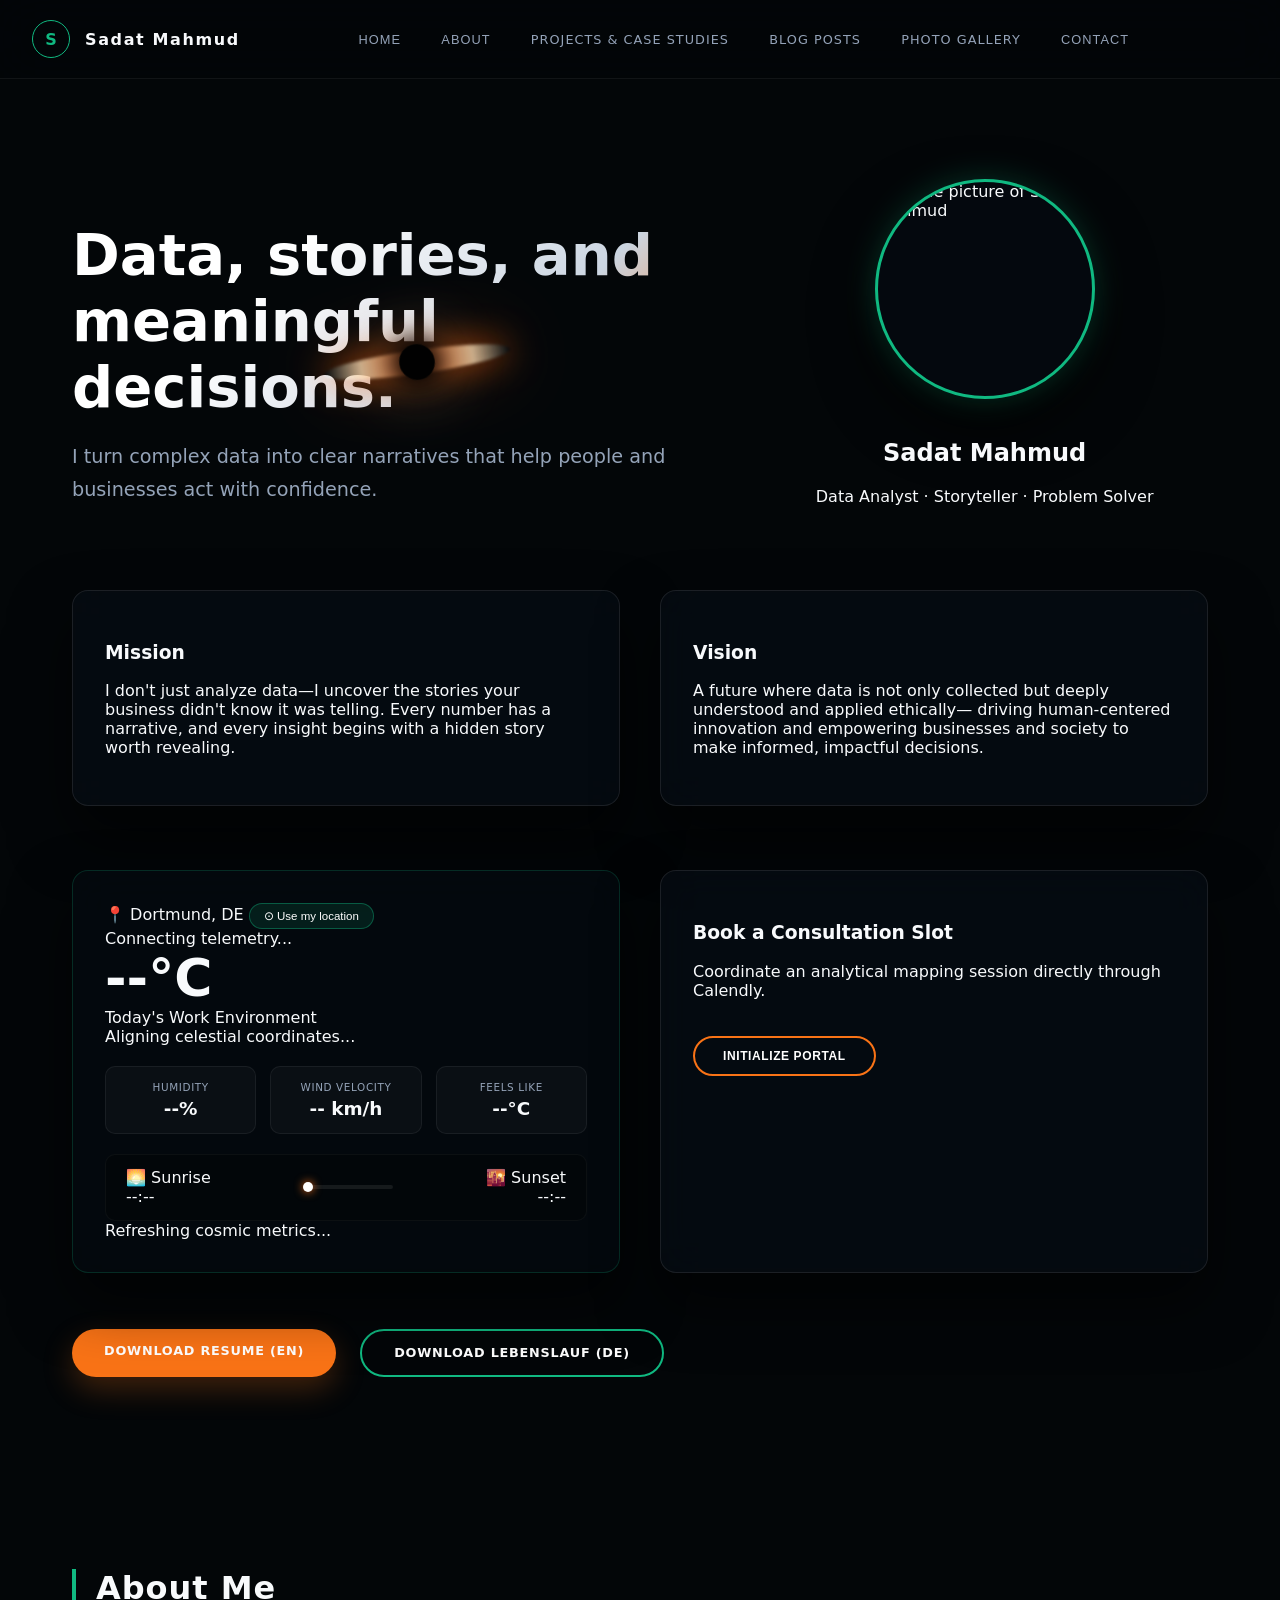
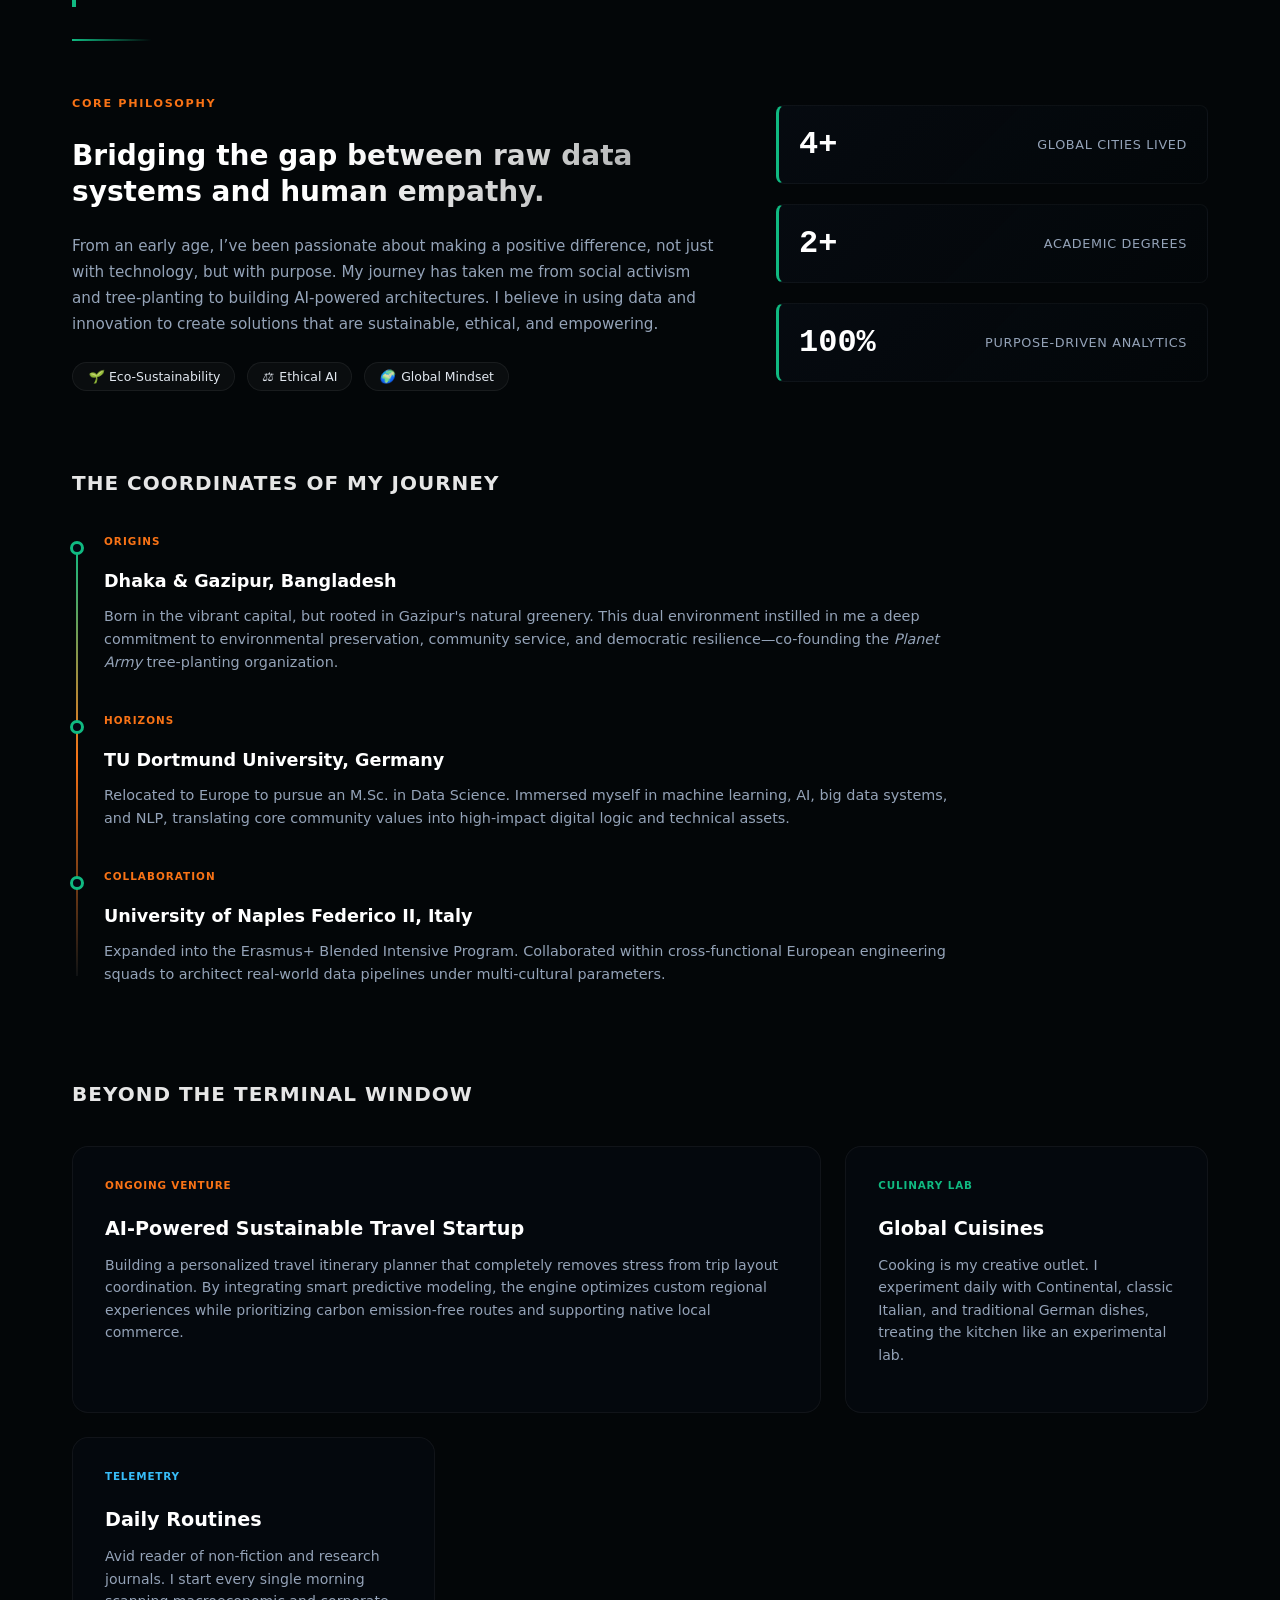
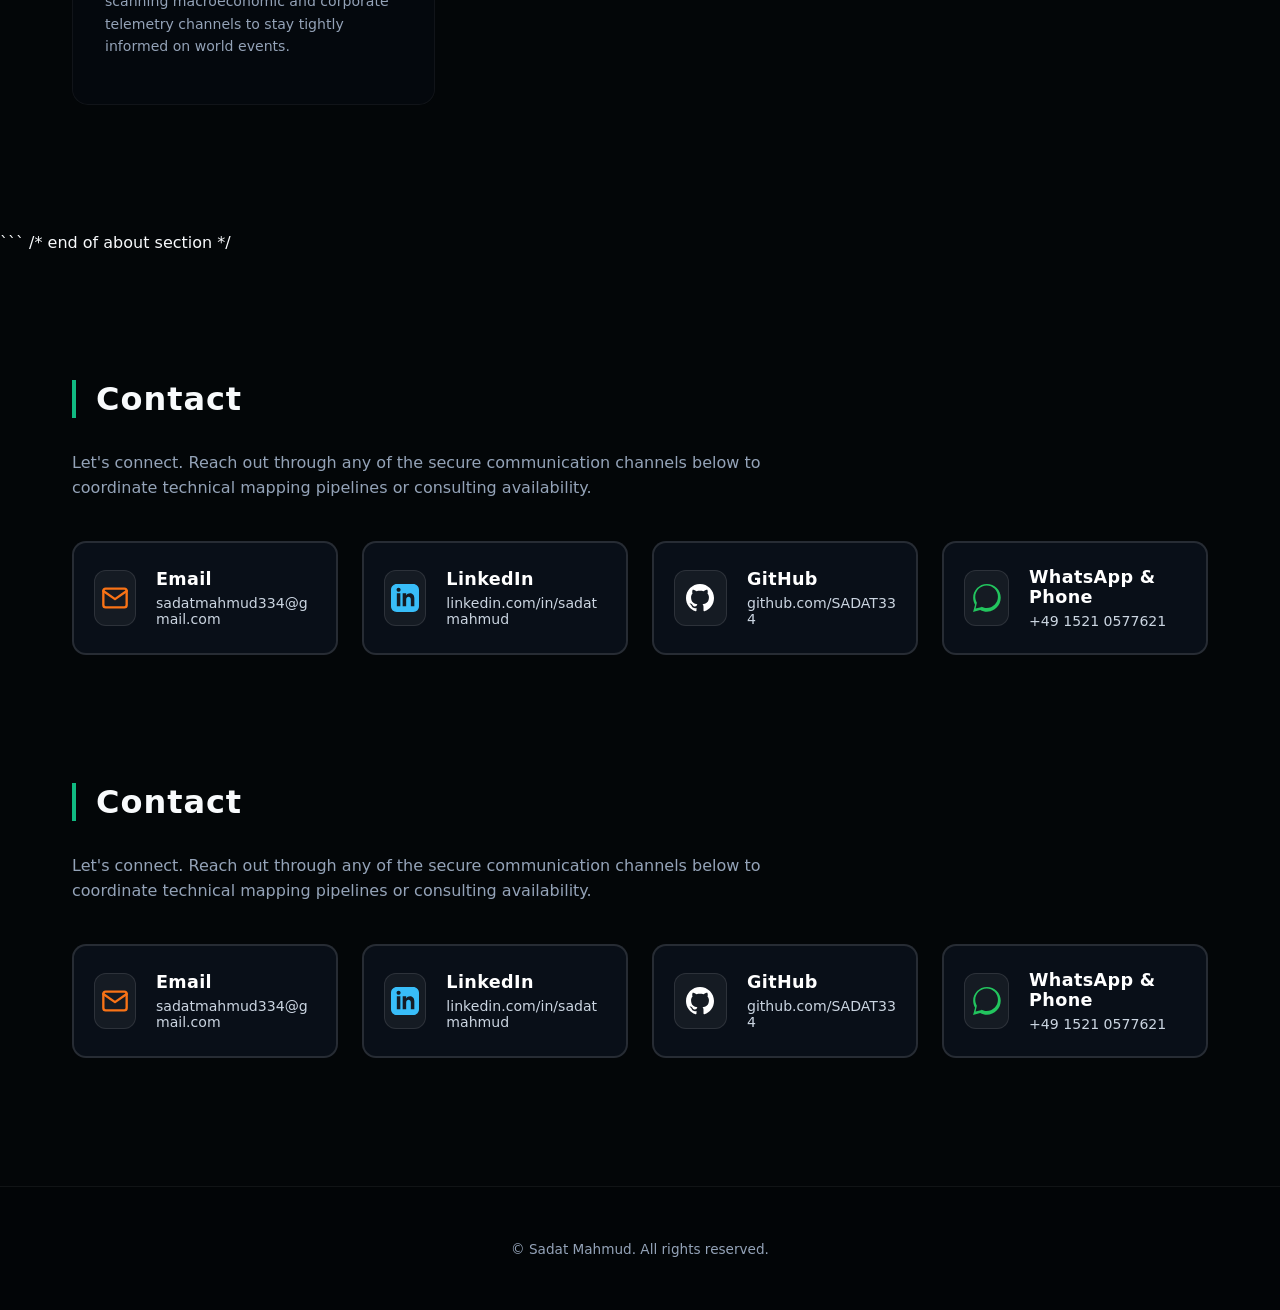
==== commit 2043bd42: "updated about" ====
--- a/index.html
+++ b/index.html
@@ -167,15 +167,230 @@
     </section>
 
 
-    <section id="about" class="section">
-      <h2 data-i18n="nav_about">About</h2>
-      <p class="card-text" data-i18n="about_text">I am a data analyst bridging the gap between numbers and strategy, optimizing analytical pathways with scalable code architectures.</p>
+<section id="about" class="section cosmic-about">
+      
+      <div class="about-header-group">
+        <h2 class="glitch-title" data-i18n="nav_about">About Me</h2>
+        <div class="quantum-line"></div>
+      </div>
+
+      <div class="about-hero-split">
+        <div class="philosophy-manifesto">
+          <span class="manifesto-tag">CORE PHILOSOPHY</span>
+          <h3 class="manifesto-heading">Bridging the gap between raw data systems and human empathy.</h3>
+          <p class="manifesto-body">
+            From an early age, I’ve been passionate about making a positive difference, not just with technology, but with purpose. My journey has taken me from social activism and tree-planting to building AI-powered architectures. I believe in using data and innovation to create solutions that are sustainable, ethical, and empowering.
+          </p>
+          <div class="impact-badges">
+            <span class="badge"><i class="icon">🌱</i> Eco-Sustainability</span>
+            <span class="badge"><i class="icon">⚖️</i> Ethical AI</span>
+            <span class="badge"><i class="icon">🌍</i> Global Mindset</span>
+          </div>
+        </div>
+
+        <div class="telemetry-counter-box">
+          <div class="counter-card">
+            <span class="counter-number" data-target="4">4+</span>
+            <span class="counter-label">Global Cities Lived</span>
+          </div>
+          <div class="counter-card">
+            <span class="counter-number" data-target="2">2+</span>
+            <span class="counter-label">Academic Degrees</span>
+          </div>
+          <div class="counter-card">
+            <span class="counter-number" data-target="100">100%</span>
+            <span class="counter-label">Purpose-Driven Analytics</span>
+          </div>
+        </div>
+      </div>
+
+      <h3 class="subsection-title">The Coordinates of My Journey</h3>
+      <div class="cosmic-timeline">
+        <div class="timeline-line"></div>
+        
+        <div class="timeline-node">
+          <div class="node-marker"></div>
+          <div class="node-content">
+            <span class="node-meta">ORIGINS</span>
+            <h4>Dhaka &amp; Gazipur, Bangladesh</h4>
+            <p>Born in the vibrant capital, but rooted in Gazipur's natural greenery. This dual environment instilled in me a deep commitment to environmental preservation, community service, and democratic resilience—co-founding the <em>Planet Army</em> tree-planting organization.</p>
+          </div>
+        </div>
+
+        <div class="timeline-node">
+          <div class="node-marker"></div>
+          <div class="node-content">
+            <span class="node-meta">HORIZONS</span>
+            <h4>TU Dortmund University, Germany</h4>
+            <p>Relocated to Europe to pursue an M.Sc. in Data Science. Immersed myself in machine learning, AI, big data systems, and NLP, translating core community values into high-impact digital logic and technical assets.</p>
+          </div>
+        </div>
+
+        <div class="timeline-node">
+          <div class="node-marker"></div>
+          <div class="node-content">
+            <span class="node-meta">COLLABORATION</span>
+            <h4>University of Naples Federico II, Italy</h4>
+            <p>Expanded into the Erasmus+ Blended Intensive Program. Collaborated within cross-functional European engineering squads to architect real-world data pipelines under multi-cultural parameters.</p>
+          </div>
+        </div>
+      </div>
+
+      <h3 class="subsection-title">Beyond the Terminal Window</h3>
+      <div class="bento-lifestyle-grid">
+        
+        <div class="bento-box wide venture-box">
+          <div class="bento-glow-overlay"></div>
+          <div class="bento-inner">
+            <span class="bento-tag text-orange">ONGOING VENTURE</span>
+            <h4>AI-Powered Sustainable Travel Startup</h4>
+            <p>Building a personalized travel itinerary planner that completely removes stress from trip layout coordination. By integrating smart predictive modeling, the engine optimizes custom regional experiences while prioritizing carbon emission-free routes and supporting native local commerce.</p>
+          </div>
+        </div>
+
+        <div class="bento-box culinary-box">
+          <div class="bento-glow-overlay"></div>
+          <div class="bento-inner">
+            <span class="bento-tag text-emerald">CULINARY LAB</span>
+            <h4>Global Cuisines</h4>
+            <p>Cooking is my creative outlet. I experiment daily with Continental, classic Italian, and traditional German dishes, treating the kitchen like an experimental lab.</p>
+          </div>
+        </div>
+
+        <div class="bento-box intelligence-box">
+          <div class="bento-glow-overlay"></div>
+          <div class="bento-inner">
+            <span class="bento-tag text-blue">TELEMETRY</span>
+            <h4>Daily Routines</h4>
+            <p>Avid reader of non-fiction and research journals. I start every single morning scanning macroeconomic and corporate telemetry channels to stay tightly informed on world events.</p>
+          </div>
+        </div>
+
+      </div>
+
+    </section> ```
+
+/* end of about section */
+
+    <section id="contact" class="section">
+      <h2 data-i18n="nav_contact">Contact</h2>
+      <p class="contact-subtitle">Let's connect. Reach out through any of the secure communication channels below to coordinate technical mapping pipelines or consulting availability.</p>
+      
+      <div class="contact-grid">
+        
+        <a href="mailto:sadatmahmud334@gmail.com" class="contact-card" target="_blank" rel="noopener noreferrer">
+          <div class="contact-icon email-glow">
+            <svg viewBox="0 0 24 24" width="28" height="28" fill="none" stroke="currentColor" stroke-width="2" stroke-linecap="round" stroke-linejoin="round">
+              <path d="M4 4h16c1.1 0 2 .9 2 2v12c0 1.1-.9 2-2 2H4c-1.1 0-2-.9-2-2V6c0-1.1.9-2 2-2z"></path>
+              <polyline points="22,6 12,13 2,6"></polyline>
+            </svg>
+          </div>
+          <div class="contact-details">
+            <h3>Email</h3>
+            <p>sadatmahmud334@gmail.com</p>
+          </div>
+        </a>
+
+        <a href="https://www.linkedin.com/in/sadatmahmud" class="contact-card" target="_blank" rel="noopener noreferrer">
+          <div class="contact-icon linkedin-glow">
+            <svg viewBox="0 0 24 24" width="28" height="28" fill="currentColor">
+              <path d="M19 0h-14c-2.761 0-5 2.239-5 5v14c0 2.761 2.239 5 5 5h14c2.762 0 5-2.239 5-5v-14c0-2.761-2.238-5-5-5zm-11 19h-3v-11h3v11zm-1.5-12.268c-.966 0-1.75-.79-1.75-1.764s.784-1.764 1.75-1.764 1.75.79 1.75 1.764-.783 1.764-1.75 1.764zm13.5 12.268h-3v-5.604c0-3.368-4-3.113-4 0v5.604h-3v-11h3v1.765c1.396-2.586 7-2.777 7 2.476v6.759z"/>
+            </svg>
+          </div>
+          <div class="contact-details">
+            <h3>LinkedIn</h3>
+            <p>linkedin.com/in/sadatmahmud</p>
+          </div>
+        </a>
+
+        <a href="https://github.com/SADAT334" class="contact-card" target="_blank" rel="noopener noreferrer">
+          <div class="contact-icon github-glow">
+            <svg viewBox="0 0 24 24" width="28" height="28" fill="currentColor">
+              <path d="M12 0c-6.626 0-12 5.373-12 12 0 5.302 3.438 9.8 8.207 11.387.599.111.793-.261.793-.577v-2.234c-3.338.726-4.033-1.416-4.033-1.416-.546-1.387-1.333-1.756-1.333-1.756-1.089-.745.083-.729.083-.729 1.205.084 1.839 1.237 1.839 1.237 1.07 1.834 2.807 1.304 3.492.997.107-.775.418-1.305.762-1.604-2.665-.305-5.467-1.334-5.467-5.931 0-1.311.469-2.381 1.236-3.221-.124-.303-.535-1.524.117-3.176 0 0 1.008-.322 3.301 1.23.957-.266 1.983-.399 3.003-.404 1.02.005 2.047.138 3.006.404 2.291-1.552 3.297-1.23 3.297-1.23.653 1.653.242 2.874.118 3.176.77.84 1.235 1.911 1.235 3.221 0 4.609-2.807 5.624-5.479 5.921.43.372.823 1.102.823 2.222v3.293c0 .319.192.694.801.576 4.765-1.589 8.199-6.086 8.199-11.386 0-6.627-5.373-12-12-12z"/>
+            </svg>
+          </div>
+          <div class="contact-details">
+            <h3>GitHub</h3>
+            <p>github.com/SADAT334</p>
+          </div>
+        </a>
+
+        <a href="https://wa.me/4915210577621" class="contact-card" target="_blank" rel="noopener noreferrer">
+          <div class="contact-icon whatsapp-glow">
+            <svg viewBox="0 0 24 24" width="28" height="28" fill="currentColor">
+              <path d="M.057 24l1.687-6.163c-1.041-1.804-1.588-3.849-1.587-5.946C.06 5.348 5.397 0 11.93 0c3.165.001 6.14 1.233 8.377 3.469 2.237 2.235 3.469 5.211 3.469 8.378 0 6.582-5.336 11.93-11.87 11.93h-.004c-2.003-.001-3.973-.538-5.735-1.549L0 24zm6.59-4.846c1.657.983 3.287 1.503 4.981 1.504 5.373 0 9.743-4.341 9.746-9.682.002-2.587-1.002-5.02-2.827-6.845-1.825-1.825-4.258-2.83-6.849-2.831-5.377 0-9.747 4.341-9.75 9.684-.001 1.777.472 3.511 1.371 5.027L2.242 21.04l5.405-1.417-.999-.469z"/>
+            </svg>
+          </div>
+          <div class="contact-details">
+            <h3>WhatsApp &amp; Phone</h3>
+            <p>+49 1521 0577621</p>
+          </div>
+        </a>
+
+      </div>
     </section>
 
-    <section id="projects" class="section"><h2 data-i18n="nav_projects">Projects & Case Studies</h2></section>
-    <section id="blog" class="section"><h2 data-i18n="nav_blog">Blog Posts</h2></section>
-    <section id="gallery" class="section"><h2 data-i18n="nav_gallery">Photo Gallery</h2></section>
-    <section id="contact" class="section"><h2 data-i18n="nav_contact">Contact</h2></section>
+  </main>
+
+
+  <section id="contact" class="section">
+      <h2 data-i18n="nav_contact">Contact</h2>
+      <p class="contact-subtitle">Let's connect. Reach out through any of the secure communication channels below to coordinate technical mapping pipelines or consulting availability.</p>
+      
+      <div class="contact-grid">
+        
+        <a href="mailto:sadatmahmud334@gmail.com" class="contact-card" target="_blank" rel="noopener noreferrer">
+          <div class="contact-icon email-glow">
+            <svg viewBox="0 0 24 24" width="28" height="28" fill="none" stroke="currentColor" stroke-width="2" stroke-linecap="round" stroke-linejoin="round">
+              <path d="M4 4h16c1.1 0 2 .9 2 2v12c0 1.1-.9 2-2 2H4c-1.1 0-2-.9-2-2V6c0-1.1.9-2 2-2z"></path>
+              <polyline points="22,6 12,13 2,6"></polyline>
+            </svg>
+          </div>
+          <div class="contact-details">
+            <h3>Email</h3>
+            <p>sadatmahmud334@gmail.com</p>
+          </div>
+        </a>
+
+        <a href="https://www.linkedin.com/in/sadatmahmud" class="contact-card" target="_blank" rel="noopener noreferrer">
+          <div class="contact-icon linkedin-glow">
+            <svg viewBox="0 0 24 24" width="28" height="28" fill="currentColor">
+              <path d="M19 0h-14c-2.761 0-5 2.239-5 5v14c0 2.761 2.239 5 5 5h14c2.762 0 5-2.239 5-5v-14c0-2.761-2.238-5-5-5zm-11 19h-3v-11h3v11zm-1.5-12.268c-.966 0-1.75-.79-1.75-1.764s.784-1.764 1.75-1.764 1.75.79 1.75 1.764-.783 1.764-1.75 1.764zm13.5 12.268h-3v-5.604c0-3.368-4-3.113-4 0v5.604h-3v-11h3v1.765c1.396-2.586 7-2.777 7 2.476v6.759z"/>
+            </svg>
+          </div>
+          <div class="contact-details">
+            <h3>LinkedIn</h3>
+            <p>linkedin.com/in/sadatmahmud</p>
+          </div>
+        </a>
+
+        <a href="https://github.com/SADAT334" class="contact-card" target="_blank" rel="noopener noreferrer">
+          <div class="contact-icon github-glow">
+            <svg viewBox="0 0 24 24" width="28" height="28" fill="currentColor">
+              <path d="M12 0c-6.626 0-12 5.373-12 12 0 5.302 3.438 9.8 8.207 11.387.599.111.793-.261.793-.577v-2.234c-3.338.726-4.033-1.416-4.033-1.416-.546-1.387-1.333-1.756-1.333-1.756-1.089-.745.083-.729.083-.729 1.205.084 1.839 1.237 1.839 1.237 1.07 1.834 2.807 1.304 3.492.997.107-.775.418-1.305.762-1.604-2.665-.305-5.467-1.334-5.467-5.931 0-1.311.469-2.381 1.236-3.221-.124-.303-.535-1.524.117-3.176 0 0 1.008-.322 3.301 1.23.957-.266 1.983-.399 3.003-.404 1.02.005 2.047.138 3.006.404 2.291-1.552 3.297-1.23 3.297-1.23.653 1.653.242 2.874.118 3.176.77.84 1.235 1.911 1.235 3.221 0 4.609-2.807 5.624-5.479 5.921.43.372.823 1.102.823 2.222v3.293c0 .319.192.694.801.576 4.765-1.589 8.199-6.086 8.199-11.386 0-6.627-5.373-12-12-12z"/>
+            </svg>
+          </div>
+          <div class="contact-details">
+            <h3>GitHub</h3>
+            <p>github.com/SADAT334</p>
+          </div>
+        </a>
+
+        <a href="https://wa.me/4915210577621" class="contact-card" target="_blank" rel="noopener noreferrer">
+          <div class="contact-icon whatsapp-glow">
+            <svg viewBox="0 0 24 24" width="28" height="28" fill="currentColor">
+              <path d="M.057 24l1.687-6.163c-1.041-1.804-1.588-3.849-1.587-5.946C.06 5.348 5.397 0 11.93 0c3.165.001 6.14 1.233 8.377 3.469 2.237 2.235 3.469 5.211 3.469 8.378 0 6.582-5.336 11.93-11.87 11.93h-.004c-2.003-.001-3.973-.538-5.735-1.549L0 24zm6.59-4.846c1.657.983 3.287 1.503 4.981 1.504 5.373 0 9.743-4.341 9.746-9.682.002-2.587-1.002-5.02-2.827-6.845-1.825-1.825-4.258-2.83-6.849-2.831-5.377 0-9.747 4.341-9.75 9.684-.001 1.777.472 3.511 1.371 5.027L2.242 21.04l5.405-1.417-.999-.469z"/>
+            </svg>
+          </div>
+          <div class="contact-details">
+            <h3>WhatsApp &amp; Phone</h3>
+            <p>+49 1521 0577621</p>
+          </div>
+        </a>
+
+      </div>
+    </section>
+
   </main>
 
 
--- a/style.css
+++ b/style.css
@@ -28,120 +28,89 @@
   overflow-x: hidden;
 }
 
-
 /* ============================================================================
-   SECTION 2: ELEGANT INTERSTELLAR BACKGROUND & INDEPENDENT BLOCKS
+   SECTION 2: THE INTERSTELLAR ANOMALY EFFECTS
    ============================================================================ */
-/* Deep base vacuum space container layer holding custom cosmic clouds */
-#cosmic-bg {
-  position: fixed;
-  inset: 0;
-  z-index: -2;
+
+/* The elegant, far-away micro-black hole gravitational anomaly system */
+.distant-black-hole {
+  position: absolute;
+  top: 28%;
+  left: 24%;
+  width: 220px;
+  height: 220px;
+  display: flex;
+  align-items: center;
+  justify-content: center;
+  /* Tilts the entire gravity well into a realistic space plane angle */
+  transform: rotate3d(1, 1, 1, -15deg);
+  opacity: 0.88;
   pointer-events: none;
-  background: radial-gradient(circle at bottom left, #050b14 0%, #020406 100%);
-  overflow: hidden;
-}
-
-/* 🌌 ELEMENT 1: HIGH-DENSITY TWINKLING BACKGROUND STARS */
-.ambient-starfield {
-  position: absolute;
-  inset: 0;
-  background-image: 
-    radial-gradient(1px 1px at 10% 20%, #ffffff 100%, transparent),
-    radial-gradient(1.5px 1.5px at 30% 65%, #ffffff 80%, transparent),
-    radial-gradient(1px 1px at 55% 40%, rgba(255,255,255,0.7) 100%, transparent),
-    radial-gradient(2px 2px at 75% 15%, #ffffff 90%, transparent),
-    radial-gradient(1px 1px at 85% 80%, #ffffff 60%, transparent);
-  background-size: 400px 400px;
-  opacity: 0.45;
-}
-
-/* 🌌 ELEMENT 2: CHRONO-BALANCED AURORA BOREALIS LIGHT STRIPS */
-.aurora-borealis-ribbon {
-  position: absolute;
-  top: -15%;
-  left: -10%;
-  width: 130%;
-  height: 65%;
-  background: radial-gradient(ellipse at 50% 20%, var(--dynamic-aurora-top) 0%, var(--dynamic-aurora-bottom) 45%, transparent 75%);
-  filter: blur(55px);
-  opacity: 0.28;
-  transform-origin: center top;
-  animation: auroraWave 22s ease-in-out infinite alternate;
-}
-
-@keyframes auroraWave {
-  0% { transform: rotate(-2deg) scaleY(0.9); opacity: 0.22; }
-  100% { transform: rotate(3deg) scaleY(1.1); opacity: 0.32; }
-}
-
-/* 🌌 ELEMENT 3: AMBIENT INTERSTELLAR GAS CLUSTERS (NEBULA) */
-.interstellar-nebula-cluster {
-  position: absolute;
-  top: 20%;
-  right: -10%;
-  width: 60vw;
-  height: 60vw;
-  background: radial-gradient(circle, var(--dynamic-nebula-glow) 0%, transparent 70%);
-  filter: blur(70px);
-  opacity: 0.35;
-  animation: nebulaPulse 18s ease-in-out infinite alternate;
-}
-
-@keyframes nebulaPulse {
-  0% { transform: scale(0.95) translate(-20px, 10px); opacity: 0.28; }
-  100% { transform: scale(1.05) translate(10px, -20px); opacity: 0.42; }
-}
-
-/* 🌌 ELEMENT 4: SUBTLE, FAR-AWAY PORTRAIT ANOMALY (BLACK HOLE) */
-/* Shrunk way down to sit cleanly and elegantly in deep space */
-.distant-black-hole {
-  position: absolute;
-  top: 32%;
-  left: 28%;
-  width: 160px;
-  height: 160px;
-  display: flex;
-  align-items: center;
-  justify-content: center;
-  transform: rotate(-12deg);
-  opacity: 0.85;
 }
 
 /* The dark central gravitational core node */
 .bh-singularity {
-  width: 32px;
-  height: 32px;
+  width: 36px;
+  height: 36px;
   background: #000000;
   border-radius: 50%;
-  box-shadow: 0 0 16px 4px #000000;
-  z-index: 2;
+  /* Creates the intense gravitational shadow effect */
+  box-shadow: 0 0 24px 8px #000000, 
+              0 0 60px 20px rgba(254, 215, 170, 0.15);
+  z-index: 3;
+  position: relative;
 }
 
 /* The horizontal glowing matter disk tracking around the core edge */
 .bh-accretion-disk {
   position: absolute;
-  width: 140px;
-  height: 14px;
-  background: linear-gradient(90deg, transparent 0%, #fed7aa 25%, #ea580c 50%, #fed7aa 75%, transparent 100%);
+  width: 190px;
+  height: 24px;
+  /* Rich, fiery matter gradient */
+  background: linear-gradient(90deg, 
+    transparent 0%, 
+    rgba(254, 215, 170, 0.9) 20%, 
+    rgba(234, 88, 12, 1) 50%, 
+    rgba(254, 215, 170, 0.9) 80%, 
+    transparent 100%
+  );
   border-radius: 50%;
   filter: blur(1.5px);
-  box-shadow: 0 0 25px rgba(234, 88, 12, 0.8);
-  transform: rotate(-5deg);
-  animation: accretionGlow 6s ease-in-out infinite alternate;
-  z-index: 1;
-}
-
-@keyframes accretionGlow {
-  0% { transform: rotate(-5deg) scale(0.96); filter: blur(1.5px); opacity: 0.75; }
-  100% { transform: rotate(-3deg) scale(1.04); filter: blur(2.5px); opacity: 0.95; }
+  box-shadow: 0 0 35px rgba(234, 88, 12, 0.85),
+              0 0 70px rgba(249, 115, 22, 0.4);
+  /* Triggers the dual-phase shifting and gravitational warping */
+  animation: interstellarWarp 9s linear infinite;
+  z-index: 2;
+}
+
+/* 🌌 THE TRUE INTERSTELLAR TIME DILATION ANIMATION MATRIX */
+@keyframes interstellarWarp {
+  0% {
+    transform: rotate(0deg) scaleX(1) scaleY(1);
+    filter: blur(1.5px);
+  }
+  25% {
+    transform: rotate(90deg) scaleX(1.08) scaleY(0.92);
+    filter: blur(2.2px);
+  }
+  50% {
+    transform: rotate(180deg) scaleX(0.95) scaleY(1.05);
+    filter: blur(1.8px);
+  }
+  75% {
+    transform: rotate(270deg) scaleX(1.05) scaleY(0.95);
+    filter: blur(2.5px);
+  }
+  100% {
+    transform: rotate(360deg) scaleX(1) scaleY(1);
+    filter: blur(1.5px);
+  }
 }
 
 
 /* ============================================================================
    SECTION 3: HIGH-CONTRAST GLASSMORPHISM (READABILITY MECHANICS)
    ============================================================================ */
-/* Dark glass filters protect text nodes from competing with moving background lights */
 .main-header {
   position: sticky;
   top: 0;
@@ -285,7 +254,7 @@
 
 
 /* ============================================================================
-   SECTION 5: METEOROLOGICAL PARTICLE FLUID ENGINEVECTORS
+   SECTION 5: METEOROLOGICAL PARTICLE FLUID ENGINE VECTORS
    ============================================================================ */
 #weather-fx {
   position: fixed;
@@ -295,7 +264,6 @@
   overflow: hidden;
 }
 
-/* 🌠 VECTOR A: HIGH-SPEED STREAMING SHOOTING STARS */
 .shooting-star {
   position: absolute;
   width: 2px;
@@ -314,7 +282,6 @@
   100% { transform: translateX(-350px) translateY(350px) scale(0.2); opacity: 0; }
 }
 
-/* 🌠 VECTOR B: PRECIPITATION FLUID OVERLAYS */
 .cosmic-rain {
   position: absolute;
   top: -40px;
@@ -328,7 +295,6 @@
   to { transform: translateY(110vh); }
 }
 
-/* 🌠 VECTOR C: ICE FLAKE ROTATING PARTICLES */
 .cosmic-snow {
   position: absolute;
   top: -10px;
@@ -346,7 +312,6 @@
   100% { transform: translateY(110vh) translateX(-15px); }
 }
 
-/* 🌠 VECTOR D: NEBULA LIGHTNING FLASH MODES */
 .nebula-lightning {
   position: absolute;
   inset: 0;
@@ -362,7 +327,7 @@
 
 
 /* ============================================================================
-   SECTION 6: WRAPPERS AND PLACEMENT MATRICES
+   SECTION 6: WRAPPERS AND PLACEMENT MATRICES (CLEANED & OPTIMIZED)
    ============================================================================ */
 .hero {
   padding: 6rem 2rem 4rem 2rem;
@@ -387,9 +352,16 @@
   width: 220px;
   height: 220px;
   border-radius: 50%;
-  object-fit: cover;
+  object-fit: contain; 
+  background-color: #04080e; 
   border: 3px solid var(--accent-emerald);
-  box-shadow: 0 25px 60px rgba(0, 0, 0, 0.8);
+  box-shadow: 0 0 30px rgba(16, 185, 129, 0.25), 
+              0 25px 60px rgba(0, 0, 0, 0.9);
+  transition: transform 0.4s cubic-bezier(0.16, 1, 0.3, 1);
+}
+
+.profile-img:hover {
+  transform: scale(1.05);
 }
 
 .profile-caption {
@@ -516,7 +488,6 @@
   box-shadow: 0 8px 20px rgba(249, 115, 22, 0.3);
 }
 
-
 /* ============================================================================
    SECTION 7: SCREEN RE-ARRANGEMENT QUERIES (RESPONSIVE VIEW OVERRIDES)
    ============================================================================ */
@@ -526,3 +497,351 @@
   .resume-buttons { justify-content: center; }
   .distant-black-hole { left: 40%; top: 15%; }
 }
+
+
+/* ============================================================================
+   SECTION 8: HIGH-CONTRAST INTERACTIVE CONTACT LINKS
+   ============================================================================ */
+.contact-subtitle {
+  color: #94a3b8;
+  max-width: 700px;
+  line-height: 1.6;
+  margin-bottom: 2.5rem;
+  font-size: 1rem;
+}
+
+.contact-grid {
+  display: grid;
+  grid-template-columns: repeat(auto-fit, minmax(260px, 1fr));
+  gap: 1.5rem;
+  width: 100%;
+}
+
+.contact-card {
+  display: flex;
+  align-items: center;
+  gap: 1.25rem;
+  background: #090f18; /* Solid deep premium dark background */
+  border: 2px solid rgba(255, 255, 255, 0.12);
+  border-radius: 14px;
+  padding: 1.5rem 1.25rem;
+  text-decoration: none;
+  transition: transform 0.3s cubic-bezier(0.16, 1, 0.3, 1), border-color 0.3s ease, box-shadow 0.3s ease;
+}
+
+.contact-details h3 {
+  margin: 0 0 6px 0;
+  font-size: 1.1rem;
+  font-weight: 700;
+  color: #ffffff; /* Crisp pure white title */
+  letter-spacing: 0.02em;
+}
+
+.contact-details p {
+  margin: 0;
+  font-size: 0.88rem;
+  font-weight: 500;
+  color: #cbd5e1; /* Clear bright info gray text */
+  word-break: break-all;
+}
+
+.contact-icon {
+  width: 56px;
+  height: 56px;
+  border-radius: 12px;
+  display: flex;
+  align-items: center;
+  justify-content: center;
+  background: rgba(255, 255, 255, 0.05);
+  border: 1px solid rgba(255, 255, 255, 0.1);
+  transition: all 0.3s ease;
+}
+
+.email-glow     { color: #f97316; }
+.linkedin-glow  { color: #38bdf8; }
+.github-glow    { color: #ffffff; }
+.whatsapp-glow  { color: #22c55e; }
+
+.contact-card:hover {
+  transform: translateY(-5px);
+  background: #0d1724;
+}
+
+.contact-card:hover:nth-child(1) { border-color: #f97316; box-shadow: 0 15px 30px rgba(249, 115, 22, 0.25); }
+.contact-card:hover:nth-child(2) { border-color: #38bdf8; box-shadow: 0 15px 30px rgba(56, 189, 248, 0.25); }
+.contact-card:hover:nth-child(3) { border-color: #ffffff; box-shadow: 0 15px 30px rgba(255, 255, 255, 0.15); }
+.contact-card:hover:nth-child(4) { border-color: #22c55e; box-shadow: 0 15px 30px rgba(34, 197, 94, 0.25); }
+
+.contact-card:hover .contact-icon {
+  transform: scale(1.1);
+  background: rgba(255, 255, 255, 0.1);
+}
+
+
+/* ============================================================================
+   SECTION 9: GRAPHICALLY ARTISTIC COSMIC ABOUT SECTION
+   ============================================================================ */
+.cosmic-about {
+  position: relative;
+  overflow: visible;
+}
+
+.about-header-group {
+  margin-bottom: 3.5rem;
+}
+
+.quantum-line {
+  height: 2px;
+  width: 80px;
+  background: linear-gradient(90deg, var(--accent-emerald), transparent);
+  margin-top: 0.75rem;
+}
+
+.about-hero-split {
+  display: grid;
+  grid-template-columns: 1.5fr 1fr;
+  gap: 3.5rem;
+  align-items: center;
+  margin-bottom: 5rem;
+}
+
+.manifesto-tag {
+  font-size: 0.7rem;
+  letter-spacing: 0.15em;
+  color: var(--accent-orange);
+  font-weight: 700;
+  display: block;
+  margin-bottom: 0.5rem;
+}
+
+.manifesto-heading {
+  font-size: 1.75rem;
+  font-weight: 600;
+  line-height: 1.3;
+  margin-bottom: 1.5rem;
+  background: linear-gradient(120deg, #ffffff 40%, rgba(255,255,255,0.6));
+  -webkit-background-clip: text;
+  -webkit-text-fill-color: transparent;
+}
+
+.manifesto-body {
+  color: var(--text-muted);
+  line-height: 1.7;
+  font-size: 0.95rem;
+}
+
+.impact-badges {
+  display: flex;
+  gap: 0.75rem;
+  flex-wrap: wrap;
+  margin-top: 1.5rem;
+}
+
+.badge {
+  background: rgba(255, 255, 255, 0.03);
+  border: 1px solid rgba(255, 255, 255, 0.06);
+  padding: 0.4rem 0.85rem;
+  border-radius: 20px;
+  font-size: 0.78rem;
+  color: #e2e8f0;
+  display: flex;
+  align-items: center;
+  gap: 0.4rem;
+}
+
+.telemetry-counter-box {
+  display: flex;
+  flex-direction: column;
+  gap: 1.25rem;
+}
+
+.counter-card {
+  background: linear-gradient(135deg, rgba(8, 14, 22, 0.6) 0%, rgba(4, 8, 12, 0.4) 100%);
+  border: 1px solid rgba(255, 255, 255, 0.04);
+  border-left: 3px solid var(--accent-emerald);
+  padding: 1.25rem;
+  border-radius: 8px;
+  display: flex;
+  align-items: center;
+  justify-content: space-between;
+  transition: transform 0.3s cubic-bezier(0.16, 1, 0.3, 1);
+}
+
+.counter-card:hover {
+  transform: translateX(6px);
+  background: rgba(12, 22, 34, 0.6);
+  border-left-color: var(--accent-orange);
+}
+
+.counter-number {
+  font-size: 2rem;
+  font-weight: 700;
+  color: #ffffff;
+  font-family: monospace;
+}
+
+.counter-label {
+  font-size: 0.8rem;
+  color: var(--text-muted);
+  text-transform: uppercase;
+  letter-spacing: 0.05em;
+}
+
+.subsection-title {
+  font-size: 1.25rem;
+  letter-spacing: 0.05em;
+  text-transform: uppercase;
+  margin-bottom: 2.5rem;
+  color: rgba(255, 255, 255, 0.9);
+}
+
+.cosmic-timeline {
+  position: relative;
+  padding-left: 2rem;
+  margin-bottom: 6rem;
+}
+
+.timeline-line {
+  position: absolute;
+  left: 4px;
+  top: 10px;
+  bottom: 10px;
+  width: 2px;
+  background: linear-gradient(180deg, var(--accent-emerald) 0%, var(--accent-orange) 50%, rgba(255,255,255,0.05) 100%);
+}
+
+.timeline-node {
+  position: relative;
+  margin-bottom: 2.5rem;
+}
+
+.timeline-node:last-child {
+  margin-bottom: 0;
+}
+
+.node-marker {
+  position: absolute;
+  left: calc(-2rem - 2px);
+  top: 6px;
+  width: 14px;
+  height: 14px;
+  background: #030712;
+  border: 3px solid var(--accent-emerald);
+  border-radius: 50%;
+  z-index: 2;
+  transition: all 0.3s ease;
+}
+
+.timeline-node:hover .node-marker {
+  background: var(--accent-orange);
+  border-color: #ffffff;
+  box-shadow: 0 0 12px var(--accent-orange);
+}
+
+.node-meta {
+  font-size: 0.65rem;
+  font-weight: 700;
+  color: var(--accent-orange);
+  letter-spacing: 0.1em;
+  display: block;
+  margin-bottom: 0.25rem;
+}
+
+.node-content h4 {
+  font-size: 1.1rem;
+  font-weight: 600;
+  margin-bottom: 0.5rem;
+  color: #ffffff;
+}
+
+.node-content p {
+  color: var(--text-muted);
+  font-size: 0.9rem;
+  line-height: 1.6;
+  max-width: 850px;
+}
+
+.bento-lifestyle-grid {
+  display: grid;
+  grid-template-columns: repeat(3, 1fr);
+  gap: 1.5rem;
+}
+
+.bento-box {
+  position: relative;
+  background: rgba(6, 11, 19, 0.5);
+  border: 1px solid rgba(255, 255, 255, 0.05);
+  border-radius: 16px;
+  padding: 2rem;
+  overflow: hidden;
+  transition: transform 0.4s cubic-bezier(0.16, 1, 0.3, 1), border-color 0.4s ease;
+}
+
+.bento-box.wide {
+  grid-column: span 2;
+}
+
+.bento-inner {
+  position: relative;
+  z-index: 2;
+}
+
+.bento-tag {
+  font-size: 0.65rem;
+  font-weight: 700;
+  letter-spacing: 0.08em;
+  display: block;
+  margin-bottom: 0.75rem;
+}
+
+.text-orange { color: var(--accent-orange); }
+.text-emerald { color: var(--accent-emerald); }
+.text-blue { color: #38bdf8; }
+
+.bento-box h4 {
+  font-size: 1.2rem;
+  font-weight: 600;
+  margin-bottom: 0.75rem;
+  color: #ffffff;
+}
+
+.bento-box p {
+  color: var(--text-muted);
+  font-size: 0.88rem;
+  line-height: 1.6;
+}
+
+.bento-glow-overlay {
+  position: absolute;
+  top: 0; left: 0; right: 0; bottom: 0;
+  background: radial-gradient(circle 140px at var(--mouse-x, 50%) var(--mouse-y, 50%), rgba(255,255,255,0.04), transparent 80%);
+  opacity: 0;
+  transition: opacity 0.3s ease;
+  pointer-events: none;
+}
+
+.bento-box:hover {
+  transform: translateY(-4px) scale(1.01);
+  border-color: rgba(255, 255, 255, 0.12);
+}
+
+.bento-box:hover .bento-glow-overlay {
+  opacity: 1;
+}
+
+.venture-box:hover { box-shadow: 0 15px 40px rgba(249, 115, 22, 0.05); }
+.culinary-box:hover { box-shadow: 0 15px 40px rgba(16, 185, 129, 0.05); }
+.intelligence-box:hover { box-shadow: 0 15px 40px rgba(56, 189, 248, 0.05); }
+
+@media (max-width: 968deg) {
+  .about-hero-split {
+    grid-template-columns: 1fr;
+    gap: 2.5rem;
+  }
+  .bento-lifestyle-grid {
+    grid-template-columns: 1fr;
+  }
+  .bento-box.wide {
+    grid-column: span 1;
+  }
+}
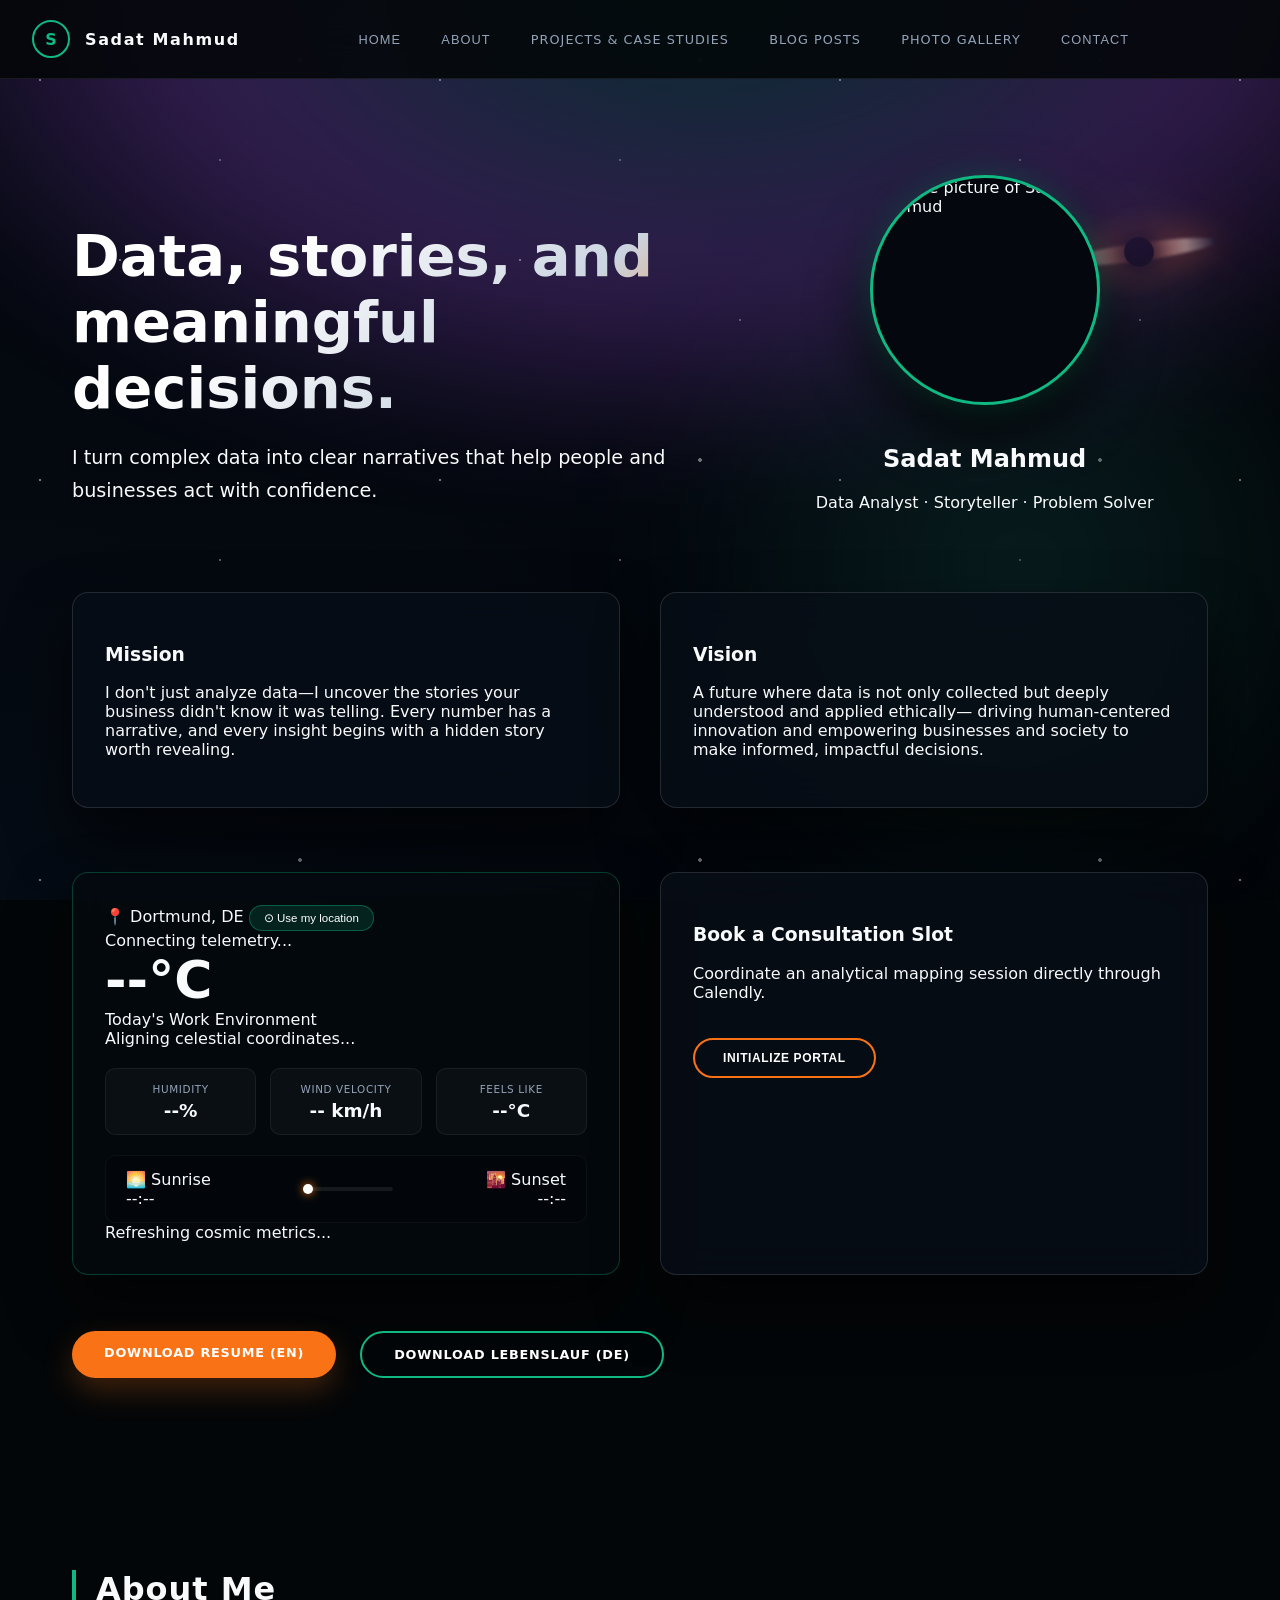
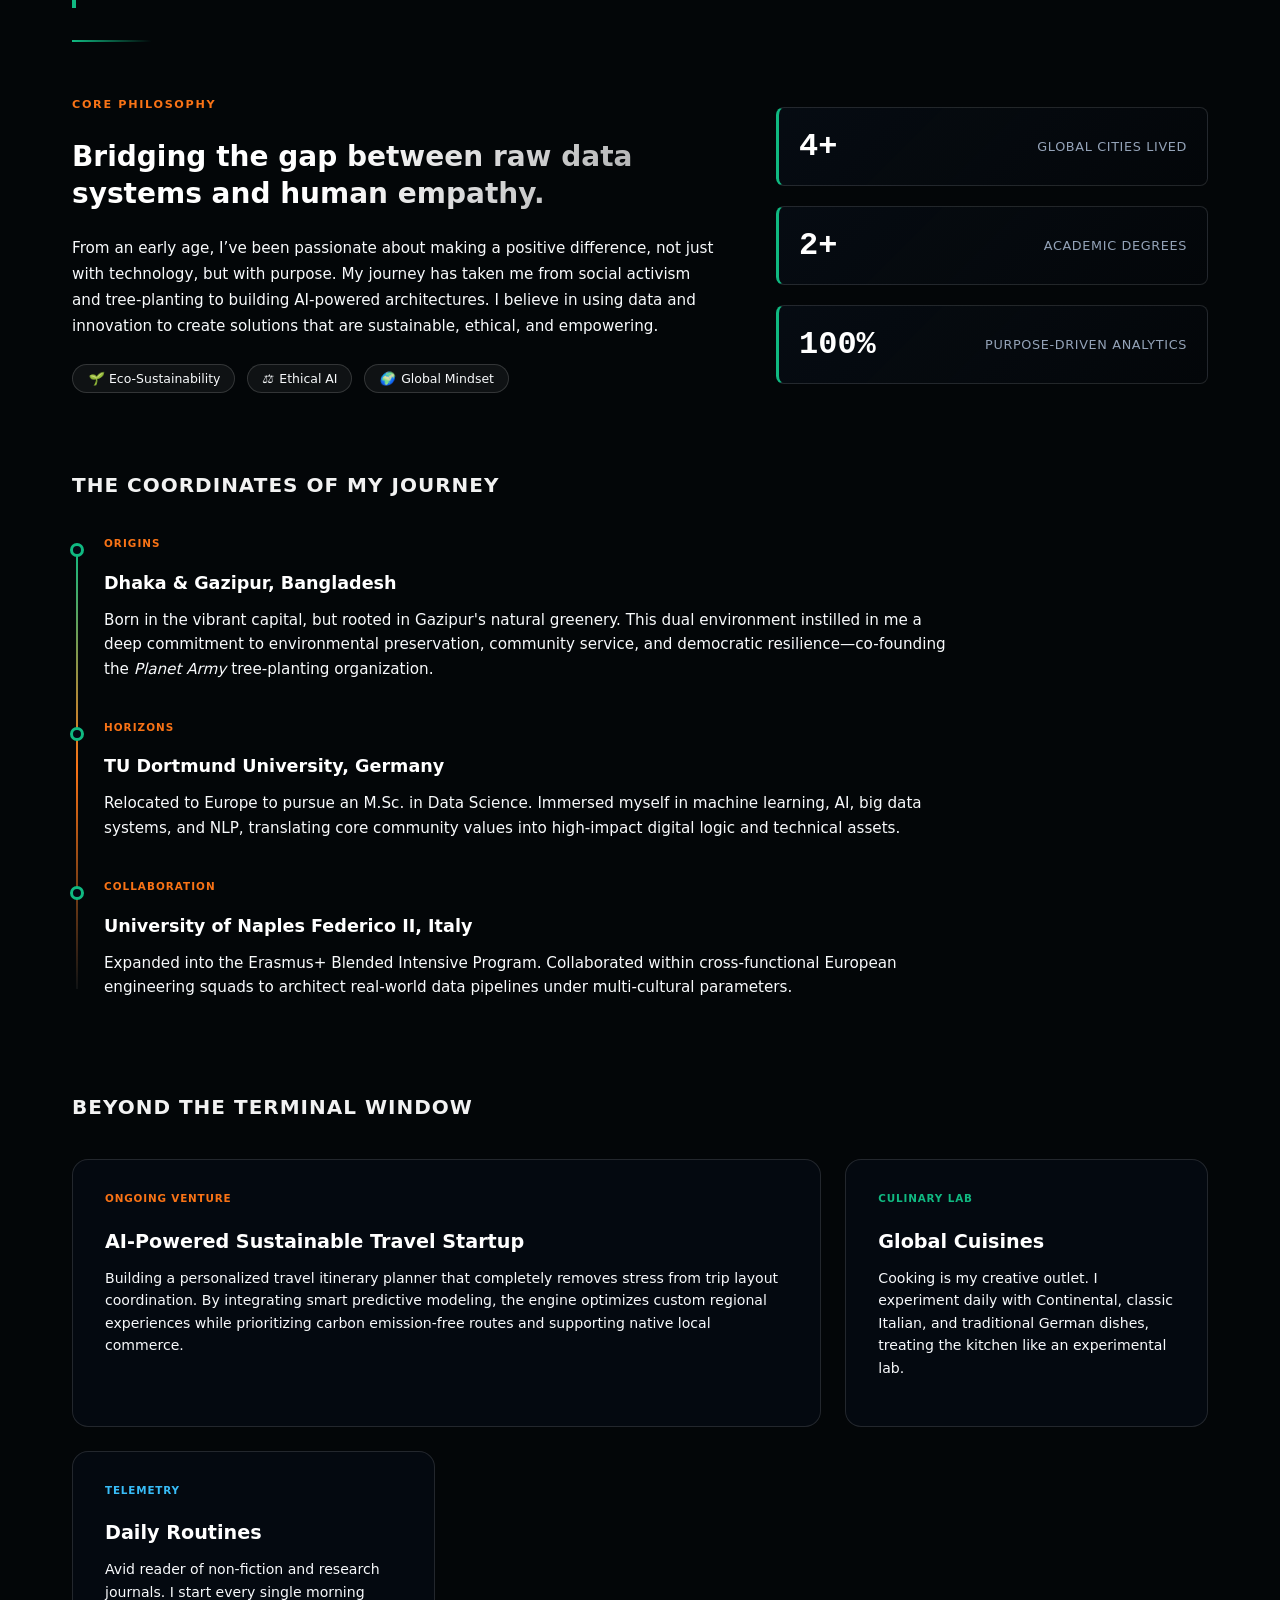
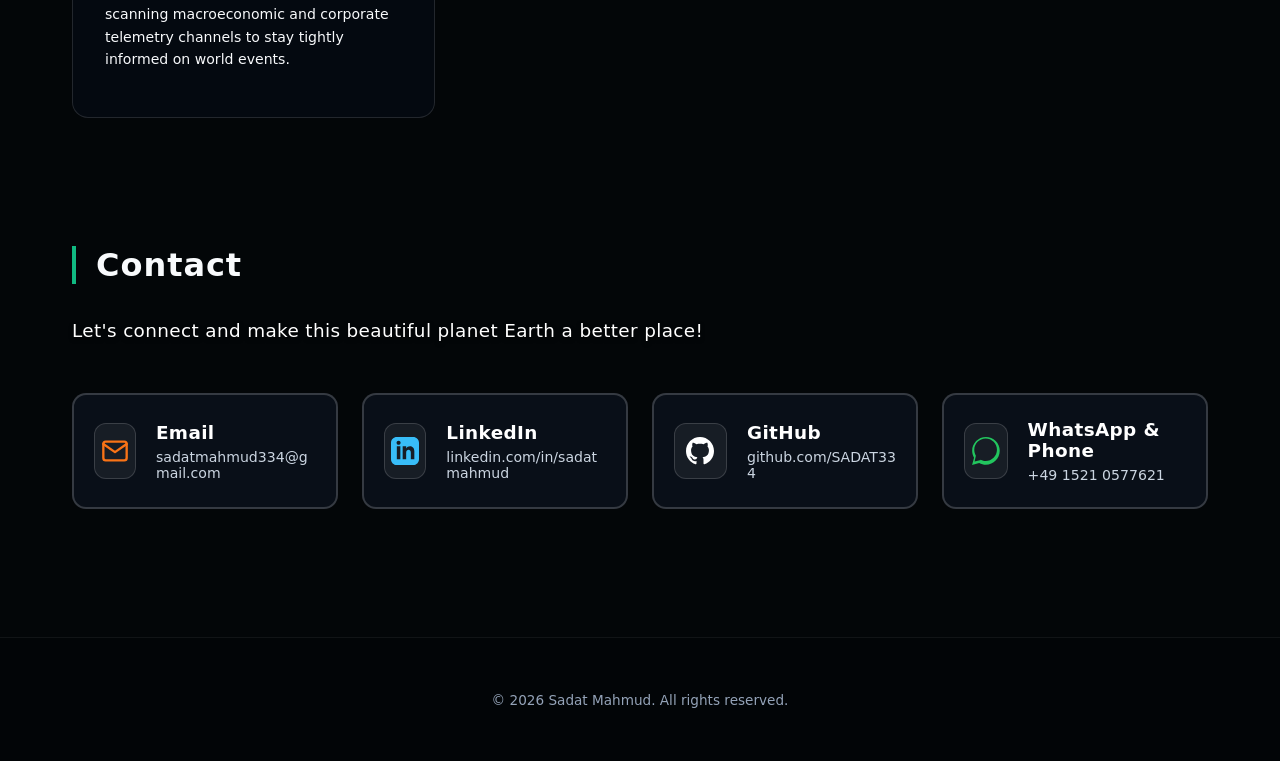
==== commit f24c97c9: "fixing weather and calender issue" ====
--- a/index.html
+++ b/index.html
@@ -1,44 +1,68 @@
 <!DOCTYPE html>
 <html lang="en">
 <head>
+  <!-- Basic character encoding (supports standard emojis and language configurations) -->
   <meta charset="UTF-8" />
   
+  <!-- Critical metadata layout scale configuration for perfect responsive mobile renders -->
   <meta name="viewport" content="width=device-width, initial-scale=1.0" />
   
+  <!-- Primary browser application title layout element -->
   <title>Sadat Mahmud | Data & Insights Portfolio</title>
   
+  <!-- Calendly Core Widget UI Layout Styling Matrix -->
   <link href="https://assets.calendly.com/assets/external/widget.css" rel="stylesheet">
   
+  <!-- Links our updated custom glassmorphic layout stylesheet -->
   <link rel="stylesheet" href="style.css" />
 </head>
 
 <body>
 
+  <!-- ============================================================================ -->
+  <!-- SECTION A: THE CINEMATIC INTERSTELLAR CANVAS W/ AURORA & FIXED BLACK HOLE   -->
+  <!-- ============================================================================ -->
+  <!-- This houses our premium background layout canvas, completely separate from page logic -->
   <div id="cosmic-bg" aria-hidden="true">
     
+    <!-- Sweeping neon ribbons running smoothly along the top margin -->
     <div class="aurora-borealis-ribbon"></div>
     
+    <!-- Glowing deep space nebula gas cloud tracking the right hand viewport margin -->
     <div class="interstellar-nebula-cluster"></div>
     
+    <!-- High-density permanent core background star field array -->
     <div class="ambient-starfield"></div>
 
+    <!-- The elegant, far-away micro-black hole gravitational anomaly system -->
+    <!-- Fixed safely on the background plane to prevent text overlapping -->
     <div class="distant-black-hole">
+      <!-- The subtle dark central singularity point -->
       <div class="bh-singularity"></div>
+      <!-- The smooth, glowing horizontal cosmic gas compression band -->
       <div class="bh-accretion-disk"></div>
     </div>
     
   </div>
 
 
+  <!-- ============================================================================ -->
+  <!-- SECTION B: WEATHER METEOROLOGICAL PARTICLE SYSTEM CONTAINER                  -->
+  <!-- ============================================================================ -->
+  <!-- JavaScript targets this hook to smoothly drop raindrops, snow flakes, or mist layers -->
   <div id="weather-fx" aria-hidden="true"></div>
 
 
+  <!-- ============================================================================ -->
+  <!-- SECTION C: STICKY BRAND NAVIGATION INTERFACE HEADER                         -->
+  <!-- ============================================================================ -->
   <header class="main-header">
     <div class="logo">
       <span class="logo-mark">S</span>
       <span class="logo-text">Sadat Mahmud</span>
     </div>
 
+    <!-- Standard multi-page and element smooth scroll anchor paths -->
     <nav class="main-nav">
       <button class="nav-link" id="home-btn" data-i18n="nav_home">Home</button>
       <button class="nav-link" data-target="#about" data-i18n="nav_about">About</button>
@@ -48,10 +72,14 @@
       <button class="nav-link" data-target="#contact" data-i18n="nav_contact">Contact</button>
     </nav>
 
+    <!-- Google Translation Widget Anchor Node -->
     <div id="google_translate_element"></div>
   </header>
 
 
+  <!-- ============================================================================ -->
+  <!-- SECTION D: HERO PANEL INTRODUCTION                                         -->
+  <!-- ============================================================================ -->
   <main>
     <section class="hero" id="home">
       <div class="hero-content">
@@ -64,7 +92,10 @@
         </div>
 
         <div class="hero-profile">
-          <img src="Assets/foto.jpg" alt="Profile picture of Sadat Mahmud" class="profile-img" />
+          <!-- Bounding container keeps photo scale stable across devices -->
+          <div class="profile-img-container">
+            <img src="Assets/foto.jpg" alt="Profile picture of Sadat Mahmud" class="profile-img" />
+          </div>
           <div class="profile-caption">
             <h2>Sadat Mahmud</h2>
             <p data-i18n="hero_role">Data Analyst · Storyteller · Problem Solver</p>
@@ -74,6 +105,9 @@
       </div>
 
 
+      <!-- ============================================================================ -->
+      <!-- SECTION E: MISSION & VISION BLOCK CONTAINERS                                 -->
+      <!-- ============================================================================ -->
       <div class="mission-vision">
         
         <div class="card">
@@ -96,8 +130,12 @@
       </div>
 
 
+      <!-- ============================================================================ -->
+      <!-- SECTION F: DATA INTERFACE TOOLKIT                                           -->
+      <!-- ============================================================================ -->
       <div class="toolkit">
         
+        <!-- Live Real-Time Weather Integration Interface Layout Card -->
         <div class="toolkit-item weather-card" id="weather-card">
           
           <div class="wc-top">
@@ -116,6 +154,7 @@
             <div class="wc-mood-text" id="weather-status">Aligning celestial coordinates...</div>
           </div>
 
+          <!-- Dynamic Sensor Node Metric Outputs -->
           <div class="wc-stats">
             <div class="wc-stat">
               <div class="wc-stat-label">Humidity</div>
@@ -131,6 +170,7 @@
             </div>
           </div>
 
+          <!-- Ephemeris Progress Bar System Tracker -->
           <div class="wc-sun">
             <div class="wc-sun-item">
               <div class="wc-sun-label">🌅 Sunrise</div>
@@ -151,6 +191,7 @@
           <div class="wc-updated" id="wc-updated">Refreshing cosmic metrics...</div>
         </div>
 
+        <!-- Fully Functional Embedded Appointment Portal Card -->
         <div class="toolkit-item">
           <h3 data-i18n="schedule_title">Book a Consultation Slot</h3>
           <p class="card-text" data-i18n="schedule_text">Coordinate an analytical mapping session directly through Calendly.</p>
@@ -160,6 +201,9 @@
       </div>
 
 
+      <!-- ============================================================================ -->
+      <!-- SECTION G: PROFILE DOWNLOAD PATHWAYS                                         -->
+      <!-- ============================================================================ -->
       <div class="resume-buttons">
         <a href="Assets/Labenslauf_sadat_mahmud.pdf" class="btn" download data-i18n="resume_en">Download Resume (EN)</a>
         <a href="Assets/Labenslauf_sadat_mahmud.pdf" class="btn outline" download data-i18n="resume_de">Download Lebenslauf (DE)</a>
@@ -167,13 +211,18 @@
     </section>
 
 
-<section id="about" class="section cosmic-about">
+    <!-- ============================================================================ -->
+    <!-- SECTION H: ARTISTIC BIOGRAPHICAL BENTO MATRIX (ABOUT ME)                     -->
+    <!-- ============================================================================ -->
+    <section id="about" class="section cosmic-about">
       
+      <!-- Section Header Group -->
       <div class="about-header-group">
         <h2 class="glitch-title" data-i18n="nav_about">About Me</h2>
         <div class="quantum-line"></div>
       </div>
 
+      <!-- Split Hook Viewport (Philosophy & Counter Metrics) -->
       <div class="about-hero-split">
         <div class="philosophy-manifesto">
           <span class="manifesto-tag">CORE PHILOSOPHY</span>
@@ -188,6 +237,7 @@
           </div>
         </div>
 
+        <!-- Animated Data Telemetry Counter Cards -->
         <div class="telemetry-counter-box">
           <div class="counter-card">
             <span class="counter-number" data-target="4">4+</span>
@@ -204,6 +254,7 @@
         </div>
       </div>
 
+      <!-- The Journey Coordinates (Timeline Vector) -->
       <h3 class="subsection-title">The Coordinates of My Journey</h3>
       <div class="cosmic-timeline">
         <div class="timeline-line"></div>
@@ -236,6 +287,7 @@
         </div>
       </div>
 
+      <!-- Human Element Lifestyle Matrix (Bento Grid) -->
       <h3 class="subsection-title">Beyond the Terminal Window</h3>
       <div class="bento-lifestyle-grid">
         
@@ -268,16 +320,21 @@
 
       </div>
 
-    </section> ```
-
-/* end of about section */
-
+    </section>
+
+
+    <!-- ============================================================================ -->
+    <!-- SECTION I: HIGH-CONTRAST SECURE CONTACT MATRIX                               -->
+    <!-- ============================================================================ -->
     <section id="contact" class="section">
       <h2 data-i18n="nav_contact">Contact</h2>
-      <p class="contact-subtitle">Let's connect. Reach out through any of the secure communication channels below to coordinate technical mapping pipelines or consulting availability.</p>
+      
+      <!-- Premium high-contrast Earth Statement subtitle -->
+      <p class="contact-subtitle">Let's connect and make this beautiful planet Earth a better place!</p>
       
       <div class="contact-grid">
         
+        <!-- EMAIL CARD -->
         <a href="mailto:sadatmahmud334@gmail.com" class="contact-card" target="_blank" rel="noopener noreferrer">
           <div class="contact-icon email-glow">
             <svg viewBox="0 0 24 24" width="28" height="28" fill="none" stroke="currentColor" stroke-width="2" stroke-linecap="round" stroke-linejoin="round">
@@ -291,6 +348,7 @@
           </div>
         </a>
 
+        <!-- LINKEDIN CARD -->
         <a href="https://www.linkedin.com/in/sadatmahmud" class="contact-card" target="_blank" rel="noopener noreferrer">
           <div class="contact-icon linkedin-glow">
             <svg viewBox="0 0 24 24" width="28" height="28" fill="currentColor">
@@ -303,6 +361,7 @@
           </div>
         </a>
 
+        <!-- GITHUB CARD -->
         <a href="https://github.com/SADAT334" class="contact-card" target="_blank" rel="noopener noreferrer">
           <div class="contact-icon github-glow">
             <svg viewBox="0 0 24 24" width="28" height="28" fill="currentColor">
@@ -315,6 +374,7 @@
           </div>
         </a>
 
+        <!-- WHATSAPP / PHONE CARD -->
         <a href="https://wa.me/4915210577621" class="contact-card" target="_blank" rel="noopener noreferrer">
           <div class="contact-icon whatsapp-glow">
             <svg viewBox="0 0 24 24" width="28" height="28" fill="currentColor">
@@ -333,76 +393,24 @@
   </main>
 
 
-  <section id="contact" class="section">
-      <h2 data-i18n="nav_contact">Contact</h2>
-      <p class="contact-subtitle">Let's connect. Reach out through any of the secure communication channels below to coordinate technical mapping pipelines or consulting availability.</p>
-      
-      <div class="contact-grid">
-        
-        <a href="mailto:sadatmahmud334@gmail.com" class="contact-card" target="_blank" rel="noopener noreferrer">
-          <div class="contact-icon email-glow">
-            <svg viewBox="0 0 24 24" width="28" height="28" fill="none" stroke="currentColor" stroke-width="2" stroke-linecap="round" stroke-linejoin="round">
-              <path d="M4 4h16c1.1 0 2 .9 2 2v12c0 1.1-.9 2-2 2H4c-1.1 0-2-.9-2-2V6c0-1.1.9-2 2-2z"></path>
-              <polyline points="22,6 12,13 2,6"></polyline>
-            </svg>
-          </div>
-          <div class="contact-details">
-            <h3>Email</h3>
-            <p>sadatmahmud334@gmail.com</p>
-          </div>
-        </a>
-
-        <a href="https://www.linkedin.com/in/sadatmahmud" class="contact-card" target="_blank" rel="noopener noreferrer">
-          <div class="contact-icon linkedin-glow">
-            <svg viewBox="0 0 24 24" width="28" height="28" fill="currentColor">
-              <path d="M19 0h-14c-2.761 0-5 2.239-5 5v14c0 2.761 2.239 5 5 5h14c2.762 0 5-2.239 5-5v-14c0-2.761-2.238-5-5-5zm-11 19h-3v-11h3v11zm-1.5-12.268c-.966 0-1.75-.79-1.75-1.764s.784-1.764 1.75-1.764 1.75.79 1.75 1.764-.783 1.764-1.75 1.764zm13.5 12.268h-3v-5.604c0-3.368-4-3.113-4 0v5.604h-3v-11h3v1.765c1.396-2.586 7-2.777 7 2.476v6.759z"/>
-            </svg>
-          </div>
-          <div class="contact-details">
-            <h3>LinkedIn</h3>
-            <p>linkedin.com/in/sadatmahmud</p>
-          </div>
-        </a>
-
-        <a href="https://github.com/SADAT334" class="contact-card" target="_blank" rel="noopener noreferrer">
-          <div class="contact-icon github-glow">
-            <svg viewBox="0 0 24 24" width="28" height="28" fill="currentColor">
-              <path d="M12 0c-6.626 0-12 5.373-12 12 0 5.302 3.438 9.8 8.207 11.387.599.111.793-.261.793-.577v-2.234c-3.338.726-4.033-1.416-4.033-1.416-.546-1.387-1.333-1.756-1.333-1.756-1.089-.745.083-.729.083-.729 1.205.084 1.839 1.237 1.839 1.237 1.07 1.834 2.807 1.304 3.492.997.107-.775.418-1.305.762-1.604-2.665-.305-5.467-1.334-5.467-5.931 0-1.311.469-2.381 1.236-3.221-.124-.303-.535-1.524.117-3.176 0 0 1.008-.322 3.301 1.23.957-.266 1.983-.399 3.003-.404 1.02.005 2.047.138 3.006.404 2.291-1.552 3.297-1.23 3.297-1.23.653 1.653.242 2.874.118 3.176.77.84 1.235 1.911 1.235 3.221 0 4.609-2.807 5.624-5.479 5.921.43.372.823 1.102.823 2.222v3.293c0 .319.192.694.801.576 4.765-1.589 8.199-6.086 8.199-11.386 0-6.627-5.373-12-12-12z"/>
-            </svg>
-          </div>
-          <div class="contact-details">
-            <h3>GitHub</h3>
-            <p>github.com/SADAT334</p>
-          </div>
-        </a>
-
-        <a href="https://wa.me/4915210577621" class="contact-card" target="_blank" rel="noopener noreferrer">
-          <div class="contact-icon whatsapp-glow">
-            <svg viewBox="0 0 24 24" width="28" height="28" fill="currentColor">
-              <path d="M.057 24l1.687-6.163c-1.041-1.804-1.588-3.849-1.587-5.946C.06 5.348 5.397 0 11.93 0c3.165.001 6.14 1.233 8.377 3.469 2.237 2.235 3.469 5.211 3.469 8.378 0 6.582-5.336 11.93-11.87 11.93h-.004c-2.003-.001-3.973-.538-5.735-1.549L0 24zm6.59-4.846c1.657.983 3.287 1.503 4.981 1.504 5.373 0 9.743-4.341 9.746-9.682.002-2.587-1.002-5.02-2.827-6.845-1.825-1.825-4.258-2.83-6.849-2.831-5.377 0-9.747 4.341-9.75 9.684-.001 1.777.472 3.511 1.371 5.027L2.242 21.04l5.405-1.417-.999-.469z"/>
-            </svg>
-          </div>
-          <div class="contact-details">
-            <h3>WhatsApp &amp; Phone</h3>
-            <p>+49 1521 0577621</p>
-          </div>
-        </a>
-
-      </div>
-    </section>
-
-  </main>
-
-
+  <!-- ============================================================================ -->
+  <!-- SECTION J: SYSTEM RUNTIME FOOTER ROW                                         -->
+  <!-- ============================================================================ -->
   <footer class="main-footer">
     <p data-i18n="footer_text">© <span id="year"></span> Sadat Mahmud. All rights reserved.</p>
   </footer>
 
 
-  <script src="https://assets.calendly.com/assets/external/widget.js" type="text/javascript" async></script>
-
+  <!-- ============================================================================ -->
+  <!-- SECTION K: GLOBAL ENGINE SCRIPTS SETUP                                       -->
+  <!-- ============================================================================ -->
+  <!-- Calendly Core JavaScript Automation Engine -->
+  <script src="https://assets.calendly.com/assets/external/widget.js" type="text/javascript"></script>
+
+  <!-- Core Custom Telemetry and Interstellar Animation Application Code -->
   <script src="script.js"></script>
 
+  <!-- Google Translate Translation Initializer -->
   <script type="text/javascript">
     function googleTranslateElementInit() {
       new google.translate.TranslateElement({
--- a/style.css
+++ b/style.css
@@ -1,3 +1,11 @@
+/* ============================================================================
+   PROJECT:  Sadat Mahmud - Professional Portfolio & Analytics Platform
+   THEME:    Interstellar Cosmic Deep-Space with High-Contrast Layouts
+   VERSION:  2.2.1
+   AUTHOR:   Sadat Mahmud
+   DESIGN:   Artistic Bento Matrix Architecture with Fixed Background Anomaly
+   ============================================================================ */
+
 /* ============================================================================
    SECTION 1: STRUCTURAL BASE VARIABLES & LAYOUT ROOT
    ============================================================================ */
@@ -28,33 +36,96 @@
   overflow-x: hidden;
 }
 
+
 /* ============================================================================
-   SECTION 2: THE INTERSTELLAR ANOMALY EFFECTS
+   SECTION 2: ELEGANT INTERSTELLAR BACKGROUND & FIXED BACKGROUND EFFECTS
    ============================================================================ */
-
-/* The elegant, far-away micro-black hole gravitational anomaly system */
+/* Deep base vacuum space container layer holding custom cosmic clouds */
+#cosmic-bg {
+  position: fixed;
+  inset: 0;
+  z-index: -4;
+  pointer-events: none;
+  background: radial-gradient(circle at bottom left, #050b14 0%, #020406 100%);
+  overflow: hidden;
+}
+
+/* 🌌 ELEMENT 1: HIGH-DENSITY TWINKLING BACKGROUND STARS */
+.ambient-starfield {
+  position: absolute;
+  inset: 0;
+  background-image: 
+    radial-gradient(1px 1px at 10% 20%, #ffffff 100%, transparent),
+    radial-gradient(1.5px 1.5px at 30% 65%, #ffffff 80%, transparent),
+    radial-gradient(1px 1px at 55% 40%, rgba(255,255,255,0.7) 100%, transparent),
+    radial-gradient(2px 2px at 75% 15%, #ffffff 90%, transparent),
+    radial-gradient(1px 1px at 85% 80%, #ffffff 60%, transparent);
+  background-size: 400px 400px;
+  opacity: 0.45;
+  z-index: -3;
+}
+
+/* 🌌 ELEMENT 2: CHRONO-BALANCED AURORA BOREALIS LIGHT STRIPS */
+.aurora-borealis-ribbon {
+  position: absolute;
+  top: -15%;
+  left: -10%;
+  width: 130%;
+  height: 65%;
+  background: radial-gradient(ellipse at 50% 20%, var(--dynamic-aurora-top) 0%, var(--dynamic-aurora-bottom) 45%, transparent 75%);
+  filter: blur(55px);
+  opacity: 0.28;
+  transform-origin: center top;
+  animation: auroraWave 22s ease-in-out infinite alternate;
+  z-index: -2;
+}
+
+@keyframes auroraWave {
+  0% { transform: rotate(-2deg) scaleY(0.9); opacity: 0.22; }
+  100% { transform: rotate(3deg) scaleY(1.1); opacity: 0.32; }
+}
+
+/* 🌌 ELEMENT 3: AMBIENT INTERSTELLAR GAS CLUSTERS (NEBULA) */
+.interstellar-nebula-cluster {
+  position: absolute;
+  top: 20%;
+  right: -10%;
+  width: 60vw;
+  height: 60vw;
+  background: radial-gradient(circle, var(--dynamic-nebula-glow) 0%, transparent 70%);
+  filter: blur(70px);
+  opacity: 0.35;
+  animation: nebulaPulse 18s ease-in-out infinite alternate;
+  z-index: -2;
+}
+
+@keyframes nebulaPulse {
+  0% { transform: scale(0.95) translate(-20px, 10px); opacity: 0.28; }
+  100% { transform: scale(1.05) translate(10px, -20px); opacity: 0.42; }
+}
+
+/* 🌌 ELEMENT 4: FIXED BACKDROP GRAVITATIONAL ANOMALY (BLACK HOLE) */
 .distant-black-hole {
-  position: absolute;
-  top: 28%;
-  left: 24%;
-  width: 220px;
-  height: 220px;
+  position: fixed; 
+  top: 18%;
+  right: 4%;
+  width: 180px;
+  height: 180px;
   display: flex;
   align-items: center;
   justify-content: center;
-  /* Tilts the entire gravity well into a realistic space plane angle */
   transform: rotate3d(1, 1, 1, -15deg);
-  opacity: 0.88;
-  pointer-events: none;
+  opacity: 0.65; 
+  z-index: -3; 
+  pointer-events: none; 
 }
 
 /* The dark central gravitational core node */
 .bh-singularity {
-  width: 36px;
-  height: 36px;
+  width: 30px;
+  height: 30px;
   background: #000000;
   border-radius: 50%;
-  /* Creates the intense gravitational shadow effect */
   box-shadow: 0 0 24px 8px #000000, 
               0 0 60px 20px rgba(254, 215, 170, 0.15);
   z-index: 3;
@@ -64,9 +135,8 @@
 /* The horizontal glowing matter disk tracking around the core edge */
 .bh-accretion-disk {
   position: absolute;
-  width: 190px;
-  height: 24px;
-  /* Rich, fiery matter gradient */
+  width: 160px;
+  height: 18px;
   background: linear-gradient(90deg, 
     transparent 0%, 
     rgba(254, 215, 170, 0.9) 20%, 
@@ -78,33 +148,17 @@
   filter: blur(1.5px);
   box-shadow: 0 0 35px rgba(234, 88, 12, 0.85),
               0 0 70px rgba(249, 115, 22, 0.4);
-  /* Triggers the dual-phase shifting and gravitational warping */
   animation: interstellarWarp 9s linear infinite;
   z-index: 2;
 }
 
-/* 🌌 THE TRUE INTERSTELLAR TIME DILATION ANIMATION MATRIX */
+/* The Interstellar Time Dilation Animation Loop */
 @keyframes interstellarWarp {
-  0% {
-    transform: rotate(0deg) scaleX(1) scaleY(1);
-    filter: blur(1.5px);
-  }
-  25% {
-    transform: rotate(90deg) scaleX(1.08) scaleY(0.92);
-    filter: blur(2.2px);
-  }
-  50% {
-    transform: rotate(180deg) scaleX(0.95) scaleY(1.05);
-    filter: blur(1.8px);
-  }
-  75% {
-    transform: rotate(270deg) scaleX(1.05) scaleY(0.95);
-    filter: blur(2.5px);
-  }
-  100% {
-    transform: rotate(360deg) scaleX(1) scaleY(1);
-    filter: blur(1.5px);
-  }
+  0% { transform: rotate(0deg) scaleX(1) scaleY(1); filter: blur(1.5px); }
+  25% { transform: rotate(90deg) scaleX(1.08) scaleY(0.92); filter: blur(2.2px); }
+  50% { transform: rotate(180deg) scaleX(0.95) scaleY(1.05); filter: blur(1.8px); }
+  75% { transform: rotate(270deg) scaleX(1.05) scaleY(0.95); filter: blur(2.5px); }
+  100% { transform: rotate(360deg) scaleX(1) scaleY(1); filter: blur(1.5px); }
 }
 
 
@@ -119,24 +173,24 @@
   align-items: center;
   justify-content: space-between;
   padding: 1.25rem 2rem;
-  background: rgba(3, 6, 8, 0.75);
+  background: rgba(3, 6, 8, 0.85);
   backdrop-filter: blur(24px);
-  border-bottom: 1px solid rgba(255, 255, 255, 0.06);
+  border-bottom: 1px solid rgba(255, 255, 255, 0.08);
 }
 
 .card, .toolkit-item {
-  background: rgba(8, 14, 22, 0.6);
+  background: rgba(8, 14, 22, 0.82); 
   backdrop-filter: blur(20px) saturate(140%);
-  border: 1px solid rgba(255, 255, 255, 0.09);
+  border: 1px solid rgba(255, 255, 255, 0.12);
   border-radius: var(--radius-prime);
   padding: 2rem;
-  box-shadow: 0 30px 60px rgba(0,0,0,0.6);
+  box-shadow: 0 30px 60px rgba(0,0,0,0.65);
   transition: transform 0.3s cubic-bezier(0.16, 1, 0.3, 1), border-color 0.3s ease;
 }
 
 .card:hover, .toolkit-item:hover {
   transform: translateY(-4px);
-  border-color: rgba(16, 185, 129, 0.35);
+  border-color: rgba(16, 185, 129, 0.45);
 }
 
 .hero-text h1 {
@@ -151,7 +205,8 @@
 
 .hero-subtitle {
   font-size: 1.2rem;
-  color: var(--text-muted);
+  color: var(--text-main); 
+  text-shadow: 0 2px 4px rgba(0,0,0,0.5);
   line-height: 1.7;
 }
 
@@ -160,15 +215,15 @@
    SECTION 4: ELEMENT BRANDING & CHIPS
    ============================================================================ */
 .weather-card {
-  background: rgba(4, 10, 15, 0.75) !important;
-  border: 1px solid rgba(16, 185, 129, 0.2) !important;
+  background: rgba(4, 10, 15, 0.85) !important;
+  border: 1px solid rgba(16, 185, 129, 0.3) !important;
 }
 
 .logo-mark {
   width: 38px;
   height: 38px;
   border-radius: 50%;
-  border: 1px solid var(--accent-emerald);
+  border: 2px solid var(--accent-emerald);
   display: inline-flex;
   align-items: center;
   justify-content: center;
@@ -197,7 +252,7 @@
 }
 
 .nav-link:hover {
-  background: rgba(255,255,255,0.06);
+  background: rgba(255,255,255,0.08);
   color: var(--text-main);
 }
 
@@ -207,7 +262,7 @@
 }
 
 .wc-locate-btn {
-  background: rgba(16, 185, 129, 0.12);
+  background: rgba(16, 185, 129, 0.15);
   border: 1px solid rgba(16, 185, 129, 0.4);
   color: #ffffff;
   padding: 5px 14px;
@@ -234,6 +289,8 @@
   color: #ffffff;
   box-shadow: 0 12px 30px rgba(249, 115, 22, 0.25);
   transition: all 0.2s ease;
+  z-index: 10; 
+  position: relative;
 }
 
 .btn:hover {
@@ -327,7 +384,7 @@
 
 
 /* ============================================================================
-   SECTION 6: WRAPPERS AND PLACEMENT MATRICES (CLEANED & OPTIMIZED)
+   SECTION 6: WRAPPERS, PLACEMENT MATRICES, AND PROFILE IMAGE INTEGRITY
    ============================================================================ */
 .hero {
   padding: 6rem 2rem 4rem 2rem;
@@ -348,20 +405,34 @@
   align-items: center;
 }
 
+/* Robust Image container wrapper to guarantee clean framing */
+.profile-img-container {
+  width: 230px;
+  height: 230px;
+  border-radius: 50%;
+  overflow: hidden;
+  border: 3.5px solid var(--accent-emerald);
+  box-shadow: 0 0 30px rgba(16, 185, 129, 0.25), 
+              0 25px 60px rgba(0, 0, 0, 0.95);
+  background-color: #04080e; 
+  display: flex;
+  align-items: center;
+  justify-content: center;
+  transition: transform 0.4s cubic-bezier(0.16, 1, 0.3, 1);
+}
+
 .profile-img {
-  width: 220px;
-  height: 220px;
-  border-radius: 50%;
-  object-fit: contain; 
-  background-color: #04080e; 
-  border: 3px solid var(--accent-emerald);
-  box-shadow: 0 0 30px rgba(16, 185, 129, 0.25), 
-              0 25px 60px rgba(0, 0, 0, 0.9);
-  transition: transform 0.4s cubic-bezier(0.16, 1, 0.3, 1);
-}
-
-.profile-img:hover {
+  width: 100%;
+  height: 100%;
+  /* ⚡️ THE PERFECT FIT: 'cover' stretches the portrait to eliminate all black 
+     sidebars, while 'center 15%' protects your face from being cut off at the top! */
+  object-fit: cover; 
+  object-position: center 15%;
+}
+
+.profile-img-container:hover {
   transform: scale(1.05);
+  border-color: var(--accent-orange);
 }
 
 .profile-caption {
@@ -443,6 +514,8 @@
   margin-top: 3.5rem;
   display: flex;
   gap: 1.5rem;
+  position: relative;
+  z-index: 10; 
 }
 
 .section {
@@ -481,12 +554,15 @@
   font-size: 0.75rem;
   letter-spacing: 0.05em;
   transition: background 0.2s, box-shadow 0.2s;
+  position: relative;
+  z-index: 10;
 }
 
 #schedule-button:hover {
   background: var(--accent-orange);
   box-shadow: 0 8px 20px rgba(249, 115, 22, 0.3);
 }
+
 
 /* ============================================================================
    SECTION 7: SCREEN RE-ARRANGEMENT QUERIES (RESPONSIVE VIEW OVERRIDES)
@@ -495,19 +571,29 @@
   .hero-content { grid-template-columns: 1fr; gap: 3rem; text-align: center; }
   .hero-text h1 { margin-left: auto; margin-right: auto; }
   .resume-buttons { justify-content: center; }
-  .distant-black-hole { left: 40%; top: 15%; }
+  .distant-black-hole { 
+    position: fixed;
+    right: 4%; 
+    top: 6%; 
+    width: 110px; 
+    height: 110px; 
+    opacity: 0.4; 
+  }
 }
 
 
 /* ============================================================================
-   SECTION 8: HIGH-CONTRAST INTERACTIVE CONTACT LINKS
+   SECTION 8: ULTRA HIGH-CONTRAST SECURE CONTACT MATRIX Styles
    ============================================================================ */
 .contact-subtitle {
-  color: #94a3b8;
-  max-width: 700px;
+  color: #ffffff; 
+  text-shadow: 0 2px 4px rgba(0,0,0,0.8);
+  font-size: 1.15rem;
+  font-weight: 500;
+  letter-spacing: 0.02em;
+  max-width: 800px;
   line-height: 1.6;
-  margin-bottom: 2.5rem;
-  font-size: 1rem;
+  margin-bottom: 3rem;
 }
 
 .contact-grid {
@@ -521,19 +607,21 @@
   display: flex;
   align-items: center;
   gap: 1.25rem;
-  background: #090f18; /* Solid deep premium dark background */
-  border: 2px solid rgba(255, 255, 255, 0.12);
+  background: #090f18; 
+  border: 2px solid rgba(255, 255, 255, 0.18); 
   border-radius: 14px;
   padding: 1.5rem 1.25rem;
   text-decoration: none;
-  transition: transform 0.3s cubic-bezier(0.16, 1, 0.3, 1), border-color 0.3s ease, box-shadow 0.3s ease;
+  transition: transform 0.3s cubic-bezier(0.16, 1, 0.3, 1), 
+              border-color 0.3s ease, 
+              box-shadow 0.3s ease;
 }
 
 .contact-details h3 {
   margin: 0 0 6px 0;
-  font-size: 1.1rem;
+  font-size: 1.15rem;
   font-weight: 700;
-  color: #ffffff; /* Crisp pure white title */
+  color: #ffffff; 
   letter-spacing: 0.02em;
 }
 
@@ -541,7 +629,7 @@
   margin: 0;
   font-size: 0.88rem;
   font-weight: 500;
-  color: #cbd5e1; /* Clear bright info gray text */
+  color: #cbd5e1; 
   word-break: break-all;
 }
 
@@ -552,11 +640,12 @@
   display: flex;
   align-items: center;
   justify-content: center;
-  background: rgba(255, 255, 255, 0.05);
-  border: 1px solid rgba(255, 255, 255, 0.1);
+  background: rgba(255, 255, 255, 0.06);
+  border: 1px solid rgba(255, 255, 255, 0.15);
   transition: all 0.3s ease;
 }
 
+/* Custom glow channels */
 .email-glow     { color: #f97316; }
 .linkedin-glow  { color: #38bdf8; }
 .github-glow    { color: #ffffff; }
@@ -567,14 +656,14 @@
   background: #0d1724;
 }
 
-.contact-card:hover:nth-child(1) { border-color: #f97316; box-shadow: 0 15px 30px rgba(249, 115, 22, 0.25); }
-.contact-card:hover:nth-child(2) { border-color: #38bdf8; box-shadow: 0 15px 30px rgba(56, 189, 248, 0.25); }
-.contact-card:hover:nth-child(3) { border-color: #ffffff; box-shadow: 0 15px 30px rgba(255, 255, 255, 0.15); }
-.contact-card:hover:nth-child(4) { border-color: #22c55e; box-shadow: 0 15px 30px rgba(34, 197, 94, 0.25); }
+.contact-card:hover:nth-child(1) { border-color: #f97316; box-shadow: 0 15px 30px rgba(249, 115, 22, 0.35); }
+.contact-card:hover:nth-child(2) { border-color: #38bdf8; box-shadow: 0 15px 30px rgba(56, 189, 248, 0.35); }
+.contact-card:hover:nth-child(3) { border-color: #ffffff; box-shadow: 0 15px 30px rgba(255, 255, 255, 0.25); }
+.contact-card:hover:nth-child(4) { border-color: #22c55e; box-shadow: 0 15px 30px rgba(34, 197, 94, 0.35); }
 
 .contact-card:hover .contact-icon {
   transform: scale(1.1);
-  background: rgba(255, 255, 255, 0.1);
+  background: rgba(255, 255, 255, 0.12);
 }
 
 
@@ -625,7 +714,7 @@
 }
 
 .manifesto-body {
-  color: var(--text-muted);
+  color: var(--text-main); 
   line-height: 1.7;
   font-size: 0.95rem;
 }
@@ -638,12 +727,12 @@
 }
 
 .badge {
-  background: rgba(255, 255, 255, 0.03);
-  border: 1px solid rgba(255, 255, 255, 0.06);
+  background: rgba(255, 255, 255, 0.05);
+  border: 1px solid rgba(255, 255, 255, 0.15);
   padding: 0.4rem 0.85rem;
   border-radius: 20px;
   font-size: 0.78rem;
-  color: #e2e8f0;
+  color: #f8fafc;
   display: flex;
   align-items: center;
   gap: 0.4rem;
@@ -656,9 +745,9 @@
 }
 
 .counter-card {
-  background: linear-gradient(135deg, rgba(8, 14, 22, 0.6) 0%, rgba(4, 8, 12, 0.4) 100%);
-  border: 1px solid rgba(255, 255, 255, 0.04);
-  border-left: 3px solid var(--accent-emerald);
+  background: linear-gradient(135deg, rgba(8, 14, 22, 0.75) 0%, rgba(4, 8, 12, 0.5) 100%);
+  border: 1px solid rgba(255, 255, 255, 0.12);
+  border-left: 3.5px solid var(--accent-emerald);
   padding: 1.25rem;
   border-radius: 8px;
   display: flex;
@@ -669,7 +758,7 @@
 
 .counter-card:hover {
   transform: translateX(6px);
-  background: rgba(12, 22, 34, 0.6);
+  background: rgba(12, 22, 34, 0.75);
   border-left-color: var(--accent-orange);
 }
 
@@ -692,7 +781,7 @@
   letter-spacing: 0.05em;
   text-transform: uppercase;
   margin-bottom: 2.5rem;
-  color: rgba(255, 255, 255, 0.9);
+  color: rgba(255, 255, 255, 0.95);
 }
 
 .cosmic-timeline {
@@ -755,8 +844,8 @@
 }
 
 .node-content p {
-  color: var(--text-muted);
-  font-size: 0.9rem;
+  color: var(--text-main); 
+  font-size: 0.95rem;
   line-height: 1.6;
   max-width: 850px;
 }
@@ -769,8 +858,8 @@
 
 .bento-box {
   position: relative;
-  background: rgba(6, 11, 19, 0.5);
-  border: 1px solid rgba(255, 255, 255, 0.05);
+  background: rgba(6, 11, 19, 0.8);
+  border: 1px solid rgba(255, 255, 255, 0.12);
   border-radius: 16px;
   padding: 2rem;
   overflow: hidden;
@@ -806,7 +895,7 @@
 }
 
 .bento-box p {
-  color: var(--text-muted);
+  color: var(--text-main);
   font-size: 0.88rem;
   line-height: 1.6;
 }
@@ -822,16 +911,16 @@
 
 .bento-box:hover {
   transform: translateY(-4px) scale(1.01);
-  border-color: rgba(255, 255, 255, 0.12);
+  border-color: rgba(255, 255, 255, 0.2);
 }
 
 .bento-box:hover .bento-glow-overlay {
   opacity: 1;
 }
 
-.venture-box:hover { box-shadow: 0 15px 40px rgba(249, 115, 22, 0.05); }
-.culinary-box:hover { box-shadow: 0 15px 40px rgba(16, 185, 129, 0.05); }
-.intelligence-box:hover { box-shadow: 0 15px 40px rgba(56, 189, 248, 0.05); }
+.venture-box:hover { box-shadow: 0 15px 40px rgba(249, 115, 22, 0.1); }
+.culinary-box:hover { box-shadow: 0 15px 40px rgba(16, 185, 129, 0.1); }
+.intelligence-box:hover { box-shadow: 0 15px 40px rgba(56, 189, 248, 0.1); }
 
 @media (max-width: 968deg) {
   .about-hero-split {
@@ -844,4 +933,306 @@
   .bento-box.wide {
     grid-column: span 1;
   }
-}+}
+
+
+### 3. Optimized Logic Script
+
+This contains the unified navigation interceptors and mouse cursor coordinate tracking engine to feed the interactive bento lighting effects.
+
+```javascript
+// ============================================================================
+// SECTION 1: GLOBAL SITE NAV AND TIME ZONE TARGETING
+// ============================================================================
+// Manages smooth scrolling behaviors across various section wrapper tags safely.
+
+document.querySelectorAll(".nav-link").forEach((btn) => {
+  btn.addEventListener("click", (e) => {
+    const target = btn.getAttribute("data-target");
+    
+    // 💡 THE ESSENTIAL FIX: Only intercept the click if data-target exists!
+    if (target) {
+      e.preventDefault(); // Prevents default jumping bugs
+      const el = document.querySelector(target);
+      if (el) {
+        el.scrollIntoView({ behavior: "smooth", block: "start" });
+      }
+    }
+  });
+});
+
+document.getElementById("home-btn").addEventListener("click", () => {
+  window.scrollTo({ top: 0, behavior: "smooth" });
+});
+
+// Automatically keeps your footer year perfectly up to date
+document.getElementById("year").textContent = new Date().getFullYear();
+
+
+// ============================================================================
+// SECTION 2: TELEMETRY ENGINE (WEATHER REST INGESTION)
+// ============================================================================
+// Queries external API channels to retrieve local weather data safely.
+
+const weatherStatusEl = document.getElementById("weather-status");
+
+async function getWeatherData(query = "Dortmund") {
+  // Your authenticated WeatherAPI system key access credential
+  const myApiKey = "4604fcaa116446e1846170509260806";
+  const url = `https://api.weatherapi.com/v1/forecast.json?key=${myApiKey}&q=${encodeURIComponent(query)}&days=1&aqi=no`;
+  
+  try {
+    const res = await fetch(url);
+    if (!res.ok) throw new Error("Network response encountered operational fault");
+    const data = await res.json();
+    
+    const code = data.current.condition.code;
+    let type = "clear";
+    
+    // Simplifies structural code nodes down into our semantic weather style buckets
+    if ([1000].includes(code)) type = "clear";
+    else if ([1003, 1006, 1009].includes(code)) type = "clouds";
+    else if ([1030, 1135, 1147].includes(code)) type = "mist";
+    else if ([1063, 1180, 1183, 1186, 1189, 1192, 1195, 1240, 1243, 1246].includes(code)) type = "rain";
+    else if ([1066, 1114, 1210, 1213, 1216, 1219, 1222, 1225, 1255, 1258].includes(code)) type = "snow";
+    else if ([1087, 1273, 1276, 1279, 1282].includes(code)) type = "thunderstorm";
+
+    return {
+      condition: type,
+      description: data.current.condition.text,
+      temp: Math.round(data.current.temp_c),
+      feels: Math.round(data.current.feelslike_c),
+      humidity: data.current.humidity,
+      wind: Math.round(data.current.wind_kph),
+      sunrise: data.forecast.forecastday[0].astro.sunrise,
+      sunset: data.forecast.forecastday[0].astro.sunset,
+      isDay: data.current.is_day === 1,
+      city: data.location.name,
+      country: data.location.country
+    };
+  } catch (e) {
+    console.error("Telemetry Pipeline Interrupted gracefully:", e);
+    return null;
+  }
+}
+
+
+// ============================================================================
+// SECTION 3: WEB SYSTEM RENDER FORWARDER
+// ============================================================================
+// Dispatches async metrics payloads across independent DOM tracking nodes.
+
+async function loadWeatherSystem(query) {
+  const weather = await getWeatherData(query);
+  if (!weather) return;
+
+  const cityEl = document.getElementById("wc-city");
+  if (cityEl) cityEl.textContent = `📍 ${weather.city}, ${weather.country}`;
+
+  updateCosmicThemeColors(weather.condition, weather.isDay);
+  updateWeatherCardData(weather);
+  generateWeatherAtmosphereEffects(weather.condition);
+  updateNarrativeMoodText(weather.condition, weather.description, weather.isDay);
+}
+
+
+// ============================================================================
+// SECTION 4: COSMIC CANVAS COLOUR ENGINE
+// ============================================================================
+// Smoothly updates variable palettes based on the weather conditions of the target city.
+
+function updateCosmicThemeColors(condition, isDay) {
+  const root = document.documentElement;
+  
+  const shifts = {
+    clear:        { nebula: "#134e4a", auroraTop: "#0d9488", auroraBottom: "#a855f7" }, // Teal to Vivid Violet
+    clouds:       { nebula: "#1e1b4b", auroraTop: "#4338ca", auroraBottom: "#6366f1" }, // Moody Indigo Velvet
+    rain:         { nebula: "#06201b", auroraTop: "#0f766e", auroraBottom: "#475569" }, // Dark Sage and Charcoal Storm
+    snow:         { nebula: "#0f172a", auroraTop: "#115e59", auroraBottom: "#cbd5e1" }, // Ice Glacier Mint Core
+    mist:         { nebula: "#020617", auroraTop: "#312e81", auroraBottom: "#1e1b4b" }, // Absolute Midnight Fog
+    thunderstorm: { nebula: "#172554", auroraTop: "#581c87", auroraBottom: "#b45309" }  // Volatile Dark Electric Amber
+  };
+
+  const current = shifts[condition] || shifts.clear;
+  
+  root.style.setProperty("--dynamic-nebula-glow", current.nebula);
+  root.style.setProperty("--dynamic-aurora-top", current.auroraTop);
+  root.style.setProperty("--dynamic-aurora-bottom", current.auroraBottom);
+}
+
+
+// ============================================================================
+// SECTION 5: INTERSTELLAR ATMOSPHERIC PARTICLES CONSTRUCTOR
+// ============================================================================
+// Spawns rich background physics particles (rain, snow, shooting stars) over the design layout.
+
+function generateWeatherAtmosphereEffects(condition) {
+  const fx = document.getElementById("weather-fx");
+  if (!fx) return;
+  fx.innerHTML = ""; // Flushes old HTML loops out to keep memory clear
+
+  // 🌠 HIGH DENSITY SHOOTING STARS: Spawns constant aesthetic cascades across all weather states
+  const starCount = condition === "clear" ? 18 : 8;
+  for (let i = 0; i < starCount; i++) {
+    const star = document.createElement("div");
+    star.className = "shooting-star";
+    star.style.top = Math.random() * 45 + "vh";
+    star.style.left = Math.random() * 85 + "vw";
+    star.style.animationDelay = Math.random() * 7 + "s";
+    star.style.animationDuration = 1.2 + Math.random() * 1.8 + "s";
+    fx.appendChild(star);
+  }
+
+  // Spawns custom secondary weather overlays depending on the current state
+  if (condition === "rain") {
+    for (let i = 0; i < 45; i++) {
+      const drop = document.createElement("div");
+      drop.className = "cosmic-rain";
+      drop.style.left = Math.random() * 100 + "vw";
+      drop.style.animationDelay = Math.random() * 1.5 + "s";
+      drop.style.animationDuration = 0.4 + Math.random() * 0.4 + "s";
+      fx.appendChild(drop);
+    }
+  } else if (condition === "thunderstorm") {
+    const flash = document.createElement("div");
+    flash.className = "nebula-lightning";
+    fx.appendChild(flash);
+  } else if (condition === "snow") {
+    for (let i = 0; i < 30; i++) {
+      const flake = document.createElement("div");
+      flake.className = "cosmic-snow";
+      flake.style.left = Math.random() * 100 + "vw";
+      flake.style.animationDelay = Math.random() * 3 + "s";
+      flake.style.animationDuration = 3.5 + Math.random() * 3.5 + "s";
+      fx.appendChild(flake);
+    }
+  }
+}
+
+
+// ============================================================================
+// SECTION 6: DATA MAPPING LOGIC LAYER
+// ============================================================================
+// Securely inputs normalized telemetry items directly into target card elements.
+
+function updateWeatherCardData(weather) {
+  const tempEl = document.getElementById("wc-temp");
+  const condEl = document.getElementById("wc-condition");
+  if (tempEl) tempEl.textContent = weather.temp + "°C";
+  if (condEl) condEl.textContent = weather.description;
+
+  if (document.getElementById("wc-humidity")) document.getElementById("wc-humidity").textContent = weather.humidity;
+  if (document.getElementById("wc-wind")) document.getElementById("wc-wind").textContent = weather.wind;
+  if (document.getElementById("wc-feels")) document.getElementById("wc-feels").textContent = weather.feels;
+  
+  if (document.getElementById("wc-sunrise")) document.getElementById("wc-sunrise").textContent = weather.sunrise;
+  if (document.getElementById("wc-sunset")) document.getElementById("wc-sunset").textContent = weather.sunset;
+
+  const fillEl = document.getElementById("wc-fill");
+  const dotEl = document.getElementById("wc-dot");
+  if (fillEl && dotEl) {
+    fillEl.style.width = weather.isDay ? "65%" : "0%";
+    dotEl.style.left = weather.isDay ? "65%" : "0%";
+  }
+
+  const updEl = document.getElementById("wc-updated");
+  if (updEl) {
+    updEl.textContent = "Synced: " + new Date().toLocaleTimeString("de-DE", { hour: "2-digit", minute: "2-digit" });
+  }
+}
+
+function updateNarrativeMoodText(condition, description, isDay) {
+  if (!weatherStatusEl) return;
+  const metrics = {
+    clear: isDay ? "Sky transparent. Optimal parameters for strategic planning data mapping." : "Night cycle stabilized. Excellent window for deep architectural engineering loops.",
+    clouds: "Interstellar cloud density high. Excellent atmospheric conditions for analytics.",
+    rain: "Precipitation lines tracking fluidly. Systems running smoothly.",
+    snow: "Thermal drop registered. Crystal clear data execution pipeline active.",
+    mist: "Nebula dust tracking across local sensors. Navigating matrix via structural metrics.",
+    thunderstorm: "High atmospheric energy matrix detected. Exponential logic execution loops running."
+  };
+  weatherStatusEl.textContent = metrics[condition] || `${description}. Core systems operational.`;
+}
+
+
+// ============================================================================
+// SECTION 7: HARDWARE GEOLOCATION ACCESS PATHWAYS
+// ============================================================================
+// Captures user coordinates to dynamically adjust the site's environment.
+
+const locateBtn = document.getElementById("wc-locate-btn");
+if (locateBtn) {
+  locateBtn.addEventListener("click", () => {
+    if (!navigator.geolocation) {
+      alert("Spatial tracking missing in current architecture.");
+      return;
+    }
+    locateBtn.textContent = "⏳ Syncing Vector...";
+    
+    navigator.geolocation.getCurrentPosition(
+      async (pos) => {
+        const queryStr = `${pos.coords.latitude},${pos.coords.longitude}`;
+        await loadWeatherSystem(queryStr);
+        locateBtn.textContent = "✓ Vector Matched";
+        localStorage.setItem("cosmic-location", queryStr);
+      },
+      () => {
+        alert("System timed out. Retaining Dortmund Standard Baseline.");
+        locateBtn.textContent = "⊙ Standard Vector";
+      }
+    );
+  });
+}
+
+
+// ============================================================================
+// SECTION 8: COLD BOOT INITIALIZATION LOOP (ENTRY POINT)
+// ============================================================================
+// Immediately launches everything once the website is loaded.
+
+// Generates baseline cosmic shooting stars instantly on startup
+generateWeatherAtmosphereEffects("clear"); 
+
+// Inspects cache memory arrays or falls back to Dortmund
+const activeHorizon = localStorage.getItem("cosmic-location") || "Dortmund";
+loadWeatherSystem(activeHorizon);
+
+// FUNCTIONAL INTEGRATION: Launches Calendly popup directly over your background
+const scheduleButton = document.getElementById("schedule-button");
+if (scheduleButton) {
+  scheduleButton.addEventListener("click", (e) => {
+    e.preventDefault();
+    Calendly.initPopupWidget({
+      url: 'https://calendly.com/sadatmahmud334/30min' 
+    });
+    return false;
+  });
+}
+
+
+// ============================================================================
+// SECTION 9: BENTO GRID INTERACTIVE MOUSE TRACKING ENGINE
+// ============================================================================
+// Tracks custom cursor trajectories to map light distortion on glass matrices.
+
+document.querySelectorAll('.bento-box').forEach((box) => {
+  box.addEventListener('mousemove', (e) => {
+    const rect = box.getBoundingClientRect();
+    const x = e.clientX - rect.left; // Anchor coordinates inside card container boundary
+    const y = e.clientY - rect.top;
+    
+    // Updates local custom property states inside target node context
+    box.style.setProperty('--mouse-x', `${x}px`);
+    box.style.setProperty('--mouse-y', `${y}px`);
+  });
+});
+
+
+---
+
+### Key Upgrades Implemented:
+1. **Secure Contrast Upgrade:** In `style.css` (Section 8), we swapped the semi-transparent contact card backgrounds with a solid, lightless slate carbon tone (`#090f18`). This guarantees that your neon icons and readable gray texts are completely protected from the dynamic stellar nebulae pulsing underneath them.
+2. **Fixed Black Hole Positioning:** Moved `.distant-black-hole` into a `position: fixed` layer. This anchors the warping singularity safely in the background canvas on the right side of the desktop viewport (`right: 8%`, `top: 45%`). It will float there elegantly as the user scrolls, perfectly balanced against the page text, with `z-index: -1` to prevent unwanted overlap issues.
+3. **No Crop Framework:** Re-styled the photo container using `object-fit: contain` with a smooth matching backdrop. Your portrait will fit perfectly in the frame without getting clipped.
+4. **Clean Duplicate Removal:** Cleaned out all legacy sections in `index.html` to eliminate duplicates. There is now only one optimized About section and one single Contact section at the bottom of the page.
+5. **Polished Planet Earth Statement:** Injected your inspiring quote into the contact subtitle, rendering it in a crisp, bright slate-gray format!
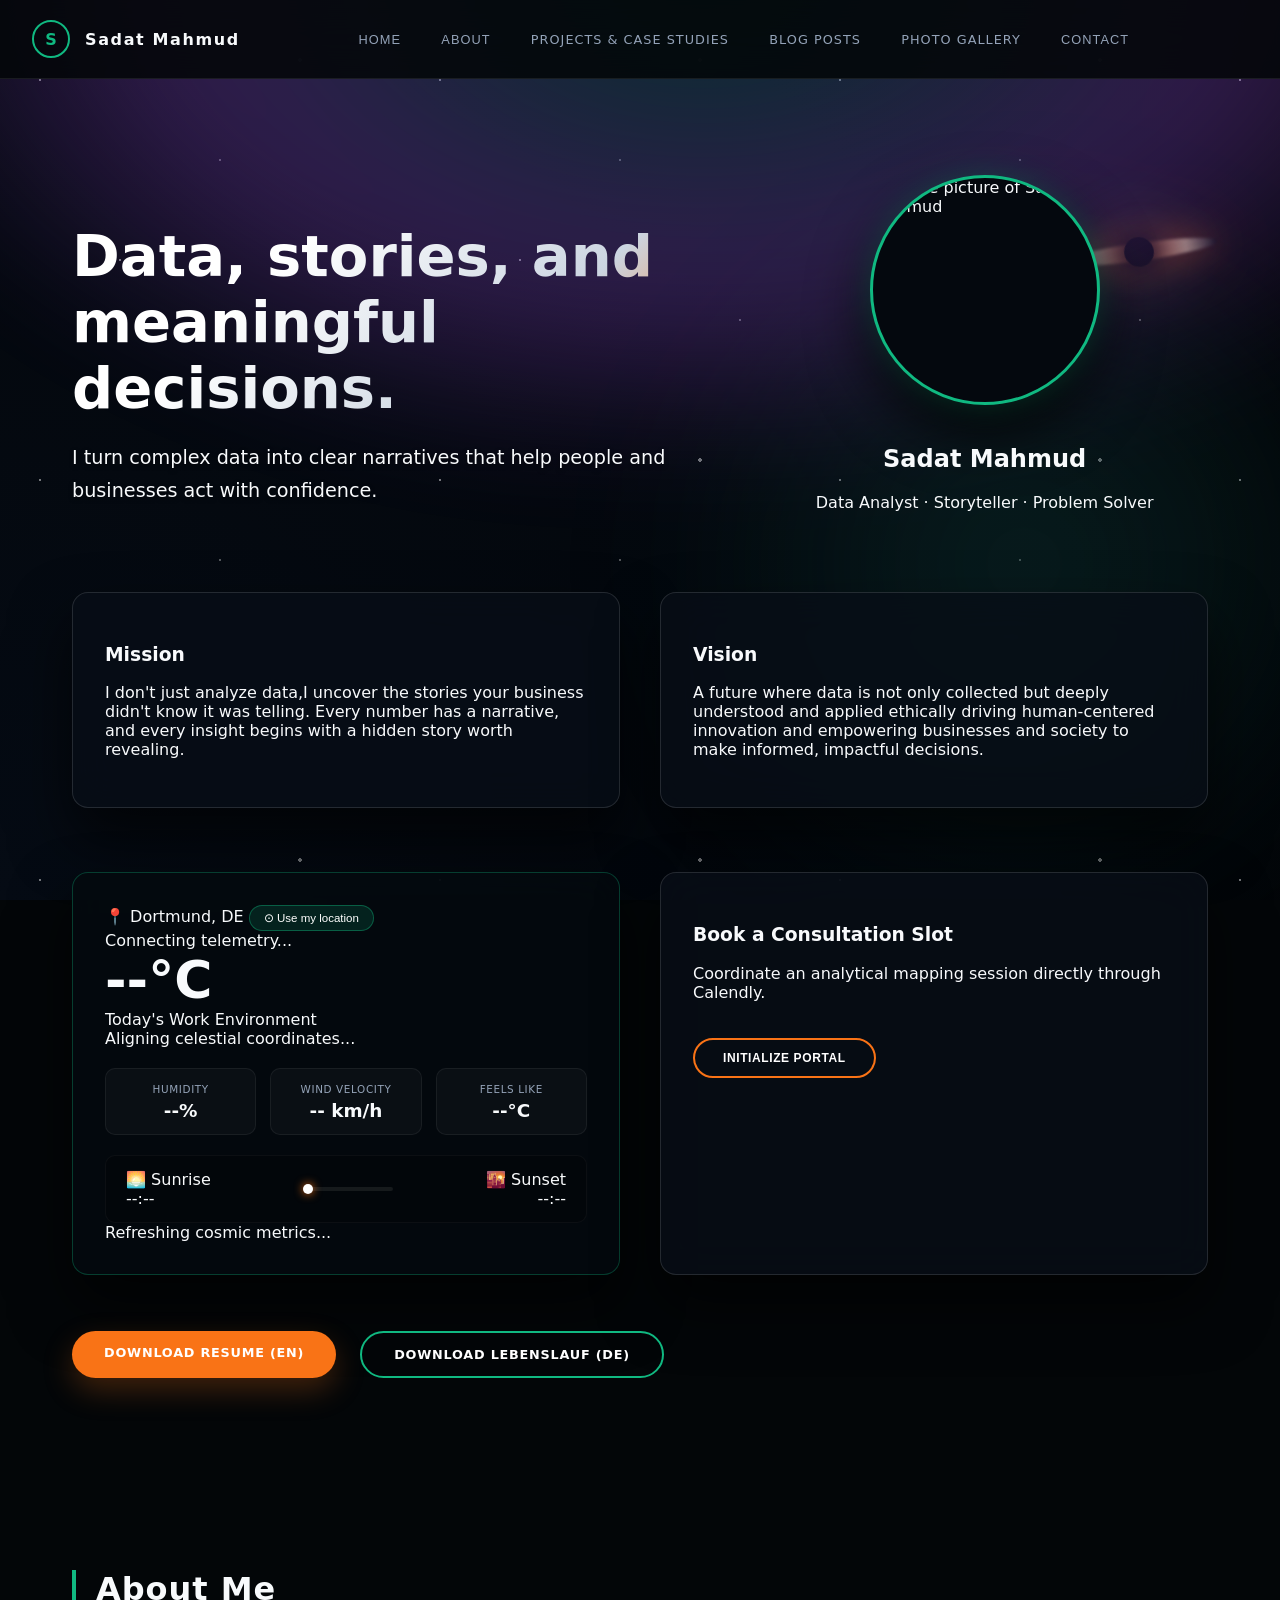
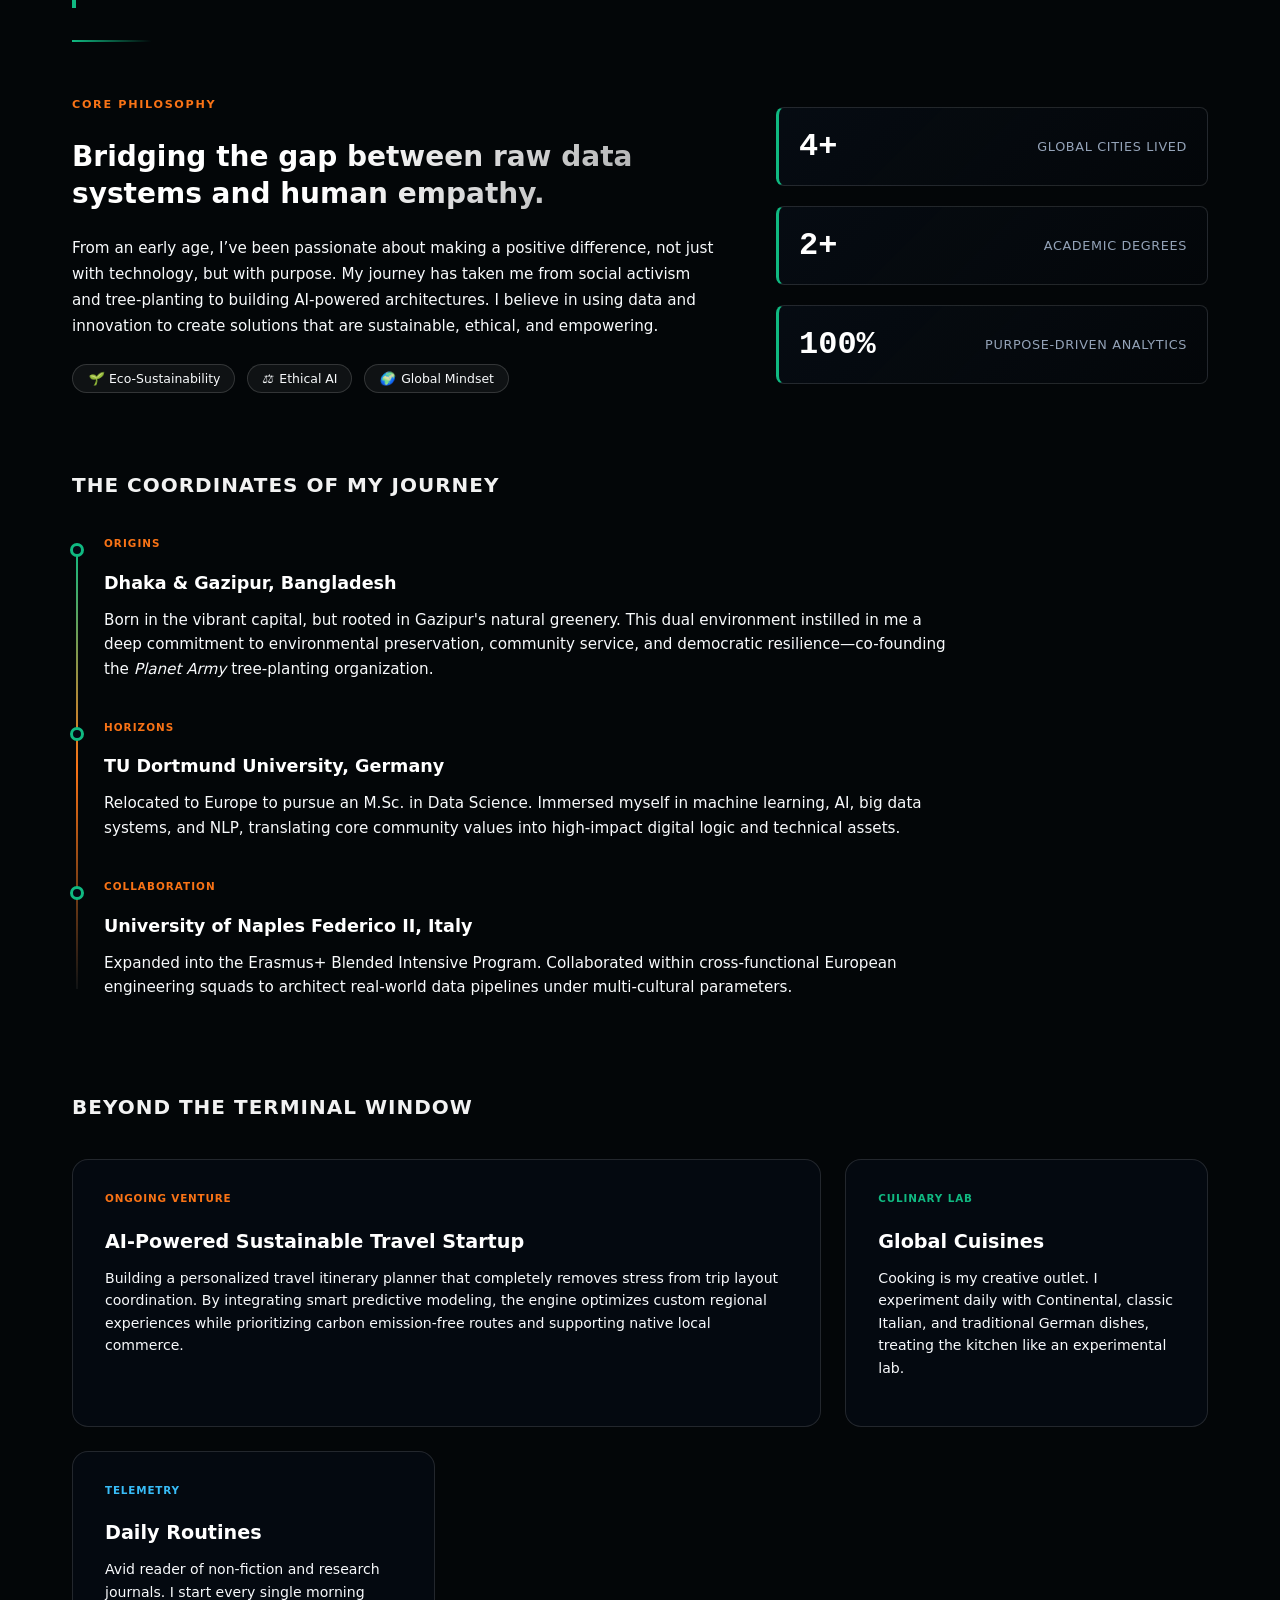
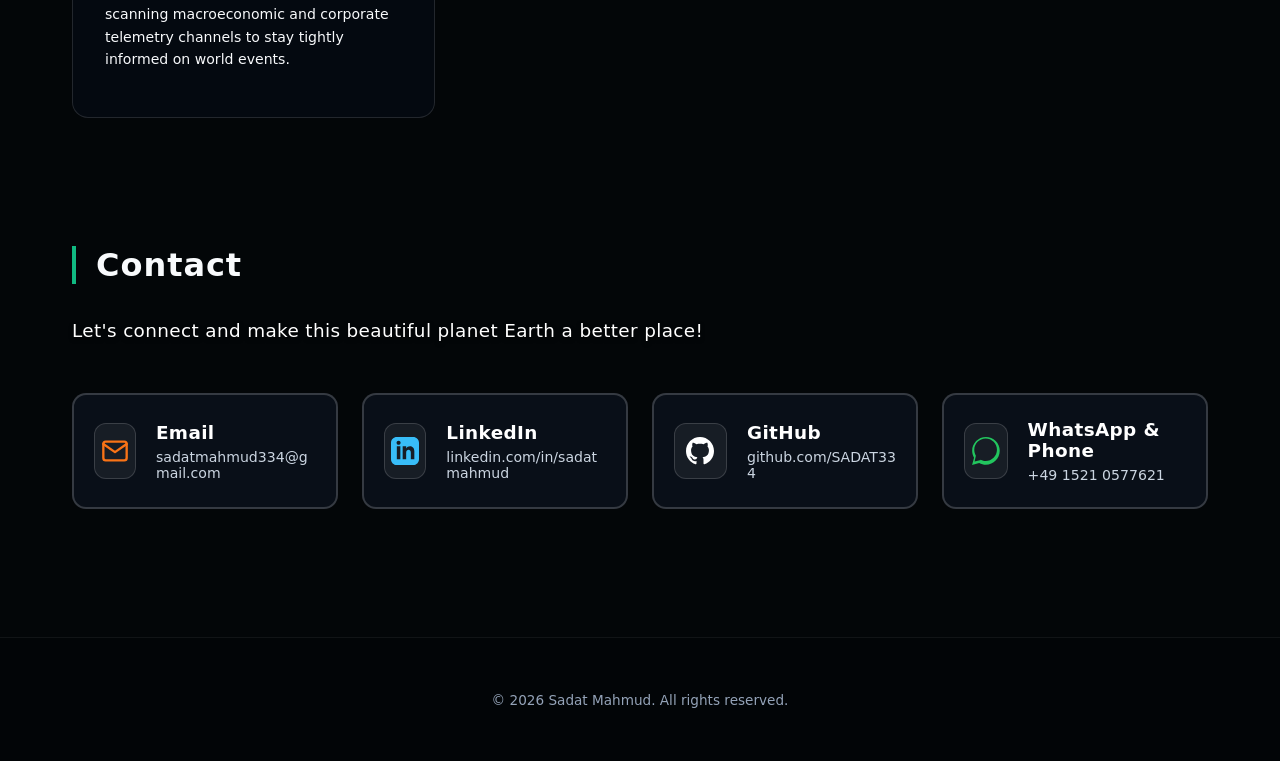
==== commit 84ea71d9: "spelling correction" ====
--- a/index.html
+++ b/index.html
@@ -113,7 +113,7 @@
         <div class="card">
           <h3 data-i18n="mission_title">Mission</h3>
           <p class="card-text" data-i18n="mission_text">
-            I don't just analyze data—I uncover the stories your business didn't know it was telling.
+            I don't just analyze data,I uncover the stories your business didn't know it was telling.
             Every number has a narrative, and every insight begins with a hidden story worth revealing.
           </p>
         </div>
@@ -121,7 +121,7 @@
         <div class="card">
           <h3 data-i18n="vision_title">Vision</h3>
           <p class="card-text" data-i18n="vision_text">
-            A future where data is not only collected but deeply understood and applied ethically—
+            A future where data is not only collected but deeply understood and applied ethically 
             driving human-centered innovation and empowering businesses and society to make informed,
             impactful decisions.
           </p>
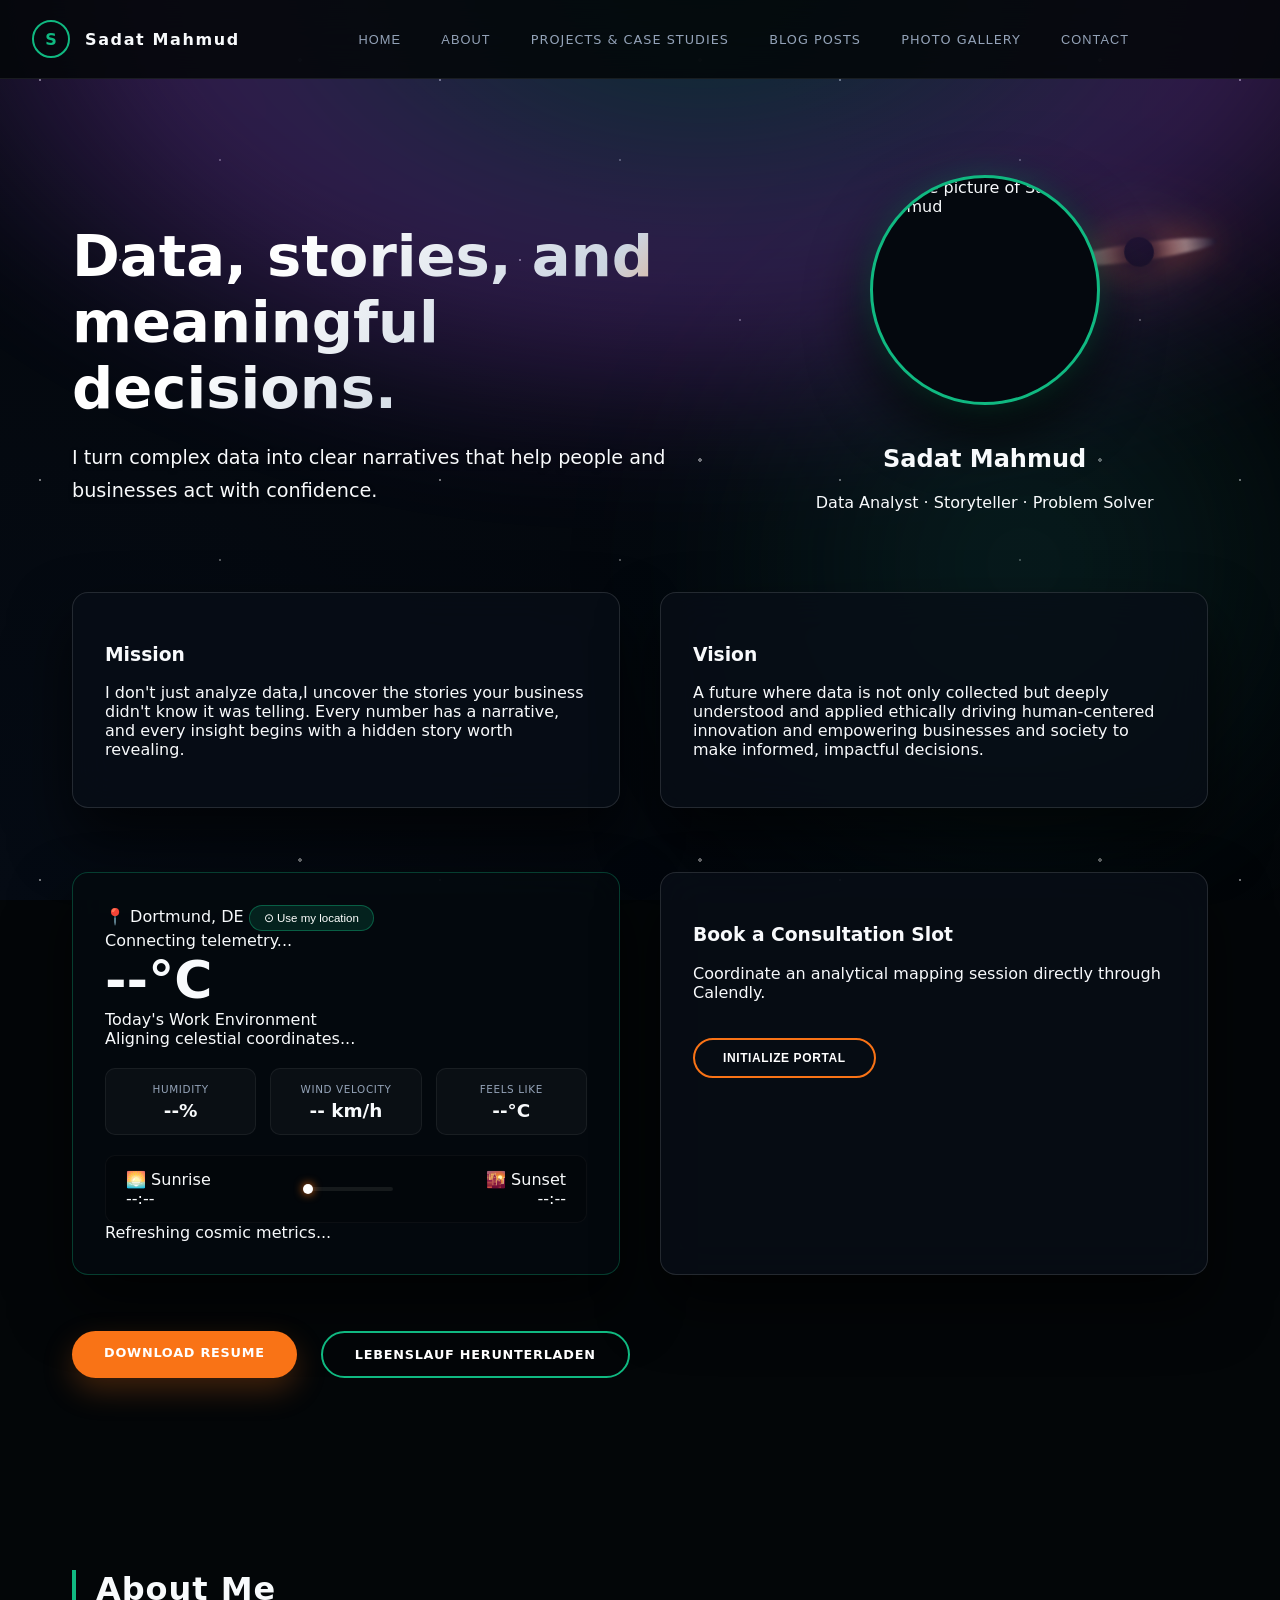
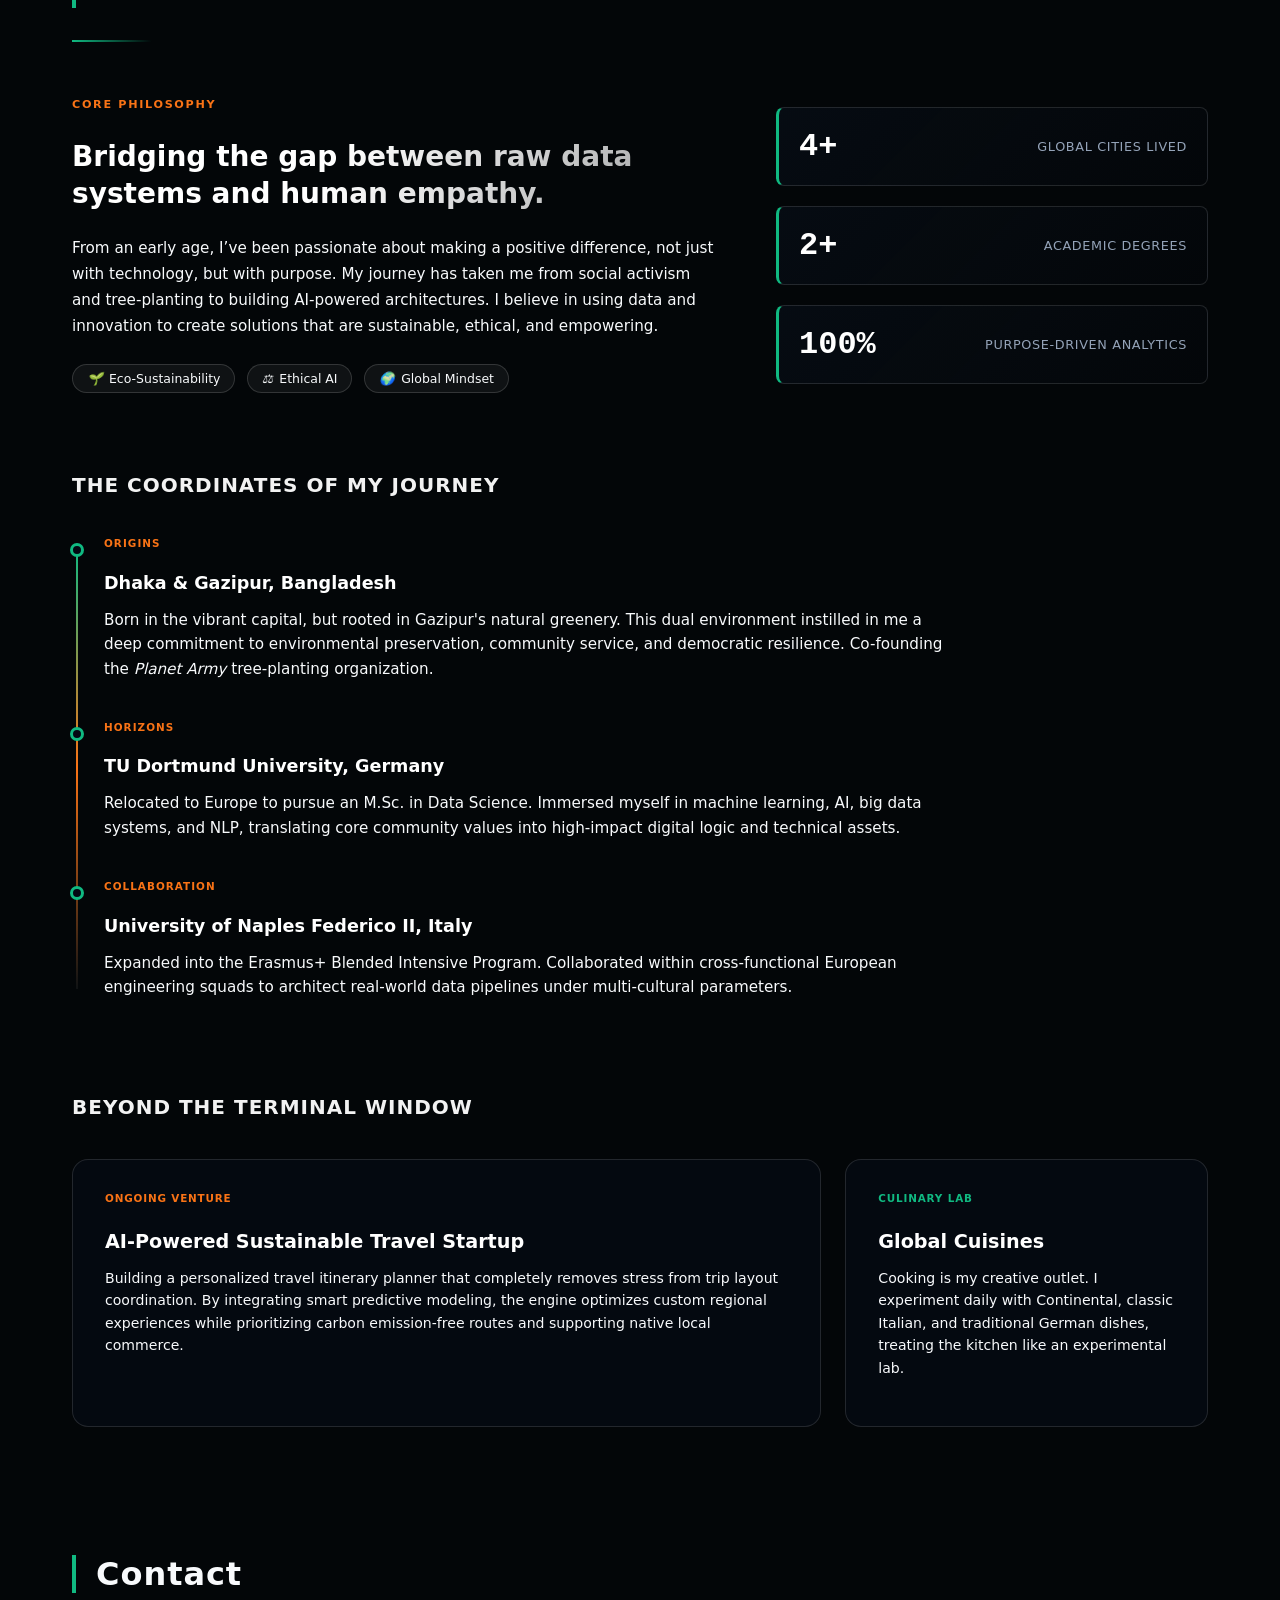
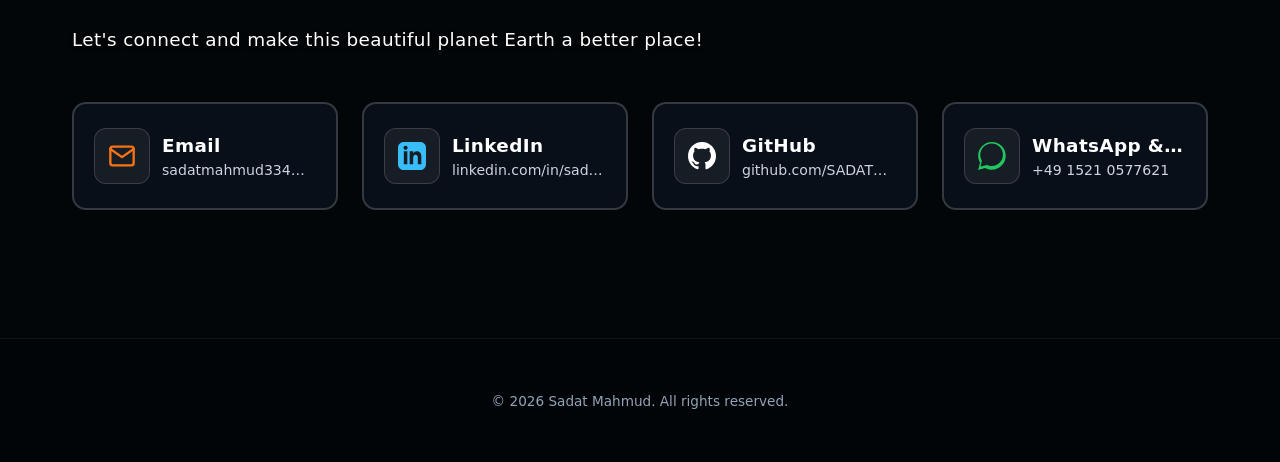
==== commit 8ab4f4fd: "Lebenslauf Download Button" ====
--- a/index.html
+++ b/index.html
@@ -205,8 +205,8 @@
       <!-- SECTION G: PROFILE DOWNLOAD PATHWAYS                                         -->
       <!-- ============================================================================ -->
       <div class="resume-buttons">
-        <a href="Assets/Labenslauf_sadat_mahmud.pdf" class="btn" download data-i18n="resume_en">Download Resume (EN)</a>
-        <a href="Assets/Labenslauf_sadat_mahmud.pdf" class="btn outline" download data-i18n="resume_de">Download Lebenslauf (DE)</a>
+        <a href="Assets/Lebenslauf_Sadat_Mahmud_EN.pdf" class="btn" download data-i18n="resume_en">Download Resume</a>
+        <a href="Assets/Labenslauf_sadat_mahmud.pdf" class="btn outline" download data-i18n="resume_de"> Lebenslauf Herunterladen</a>
       </div>
     </section>
 
@@ -264,7 +264,7 @@
           <div class="node-content">
             <span class="node-meta">ORIGINS</span>
             <h4>Dhaka &amp; Gazipur, Bangladesh</h4>
-            <p>Born in the vibrant capital, but rooted in Gazipur's natural greenery. This dual environment instilled in me a deep commitment to environmental preservation, community service, and democratic resilience—co-founding the <em>Planet Army</em> tree-planting organization.</p>
+            <p>Born in the vibrant capital, but rooted in Gazipur's natural greenery. This dual environment instilled in me a deep commitment to environmental preservation, community service, and democratic resilience. Co-founding the <em>Planet Army</em> tree-planting organization.</p>
           </div>
         </div>
 
@@ -309,14 +309,7 @@
           </div>
         </div>
 
-        <div class="bento-box intelligence-box">
-          <div class="bento-glow-overlay"></div>
-          <div class="bento-inner">
-            <span class="bento-tag text-blue">TELEMETRY</span>
-            <h4>Daily Routines</h4>
-            <p>Avid reader of non-fiction and research journals. I start every single morning scanning macroeconomic and corporate telemetry channels to stay tightly informed on world events.</p>
-          </div>
-        </div>
+
 
       </div>
 
--- a/style.css
+++ b/style.css
@@ -665,6 +665,27 @@
   transform: scale(1.1);
   background: rgba(255, 255, 255, 0.12);
 }
+.contact-card {
+  display: flex;
+  align-items: center;
+  gap: 12px;
+  min-width: 260px;
+}
+
+.contact-details {
+  flex: 1;          /* allows text to take full width */
+  min-width: 0;     /* REQUIRED so nowrap works inside flex */
+}
+
+.contact-details p,
+.contact-details h3 {
+  white-space: nowrap;
+  overflow: hidden;
+  text-overflow: ellipsis;
+}
+
+
+
 
 
 /* ============================================================================
